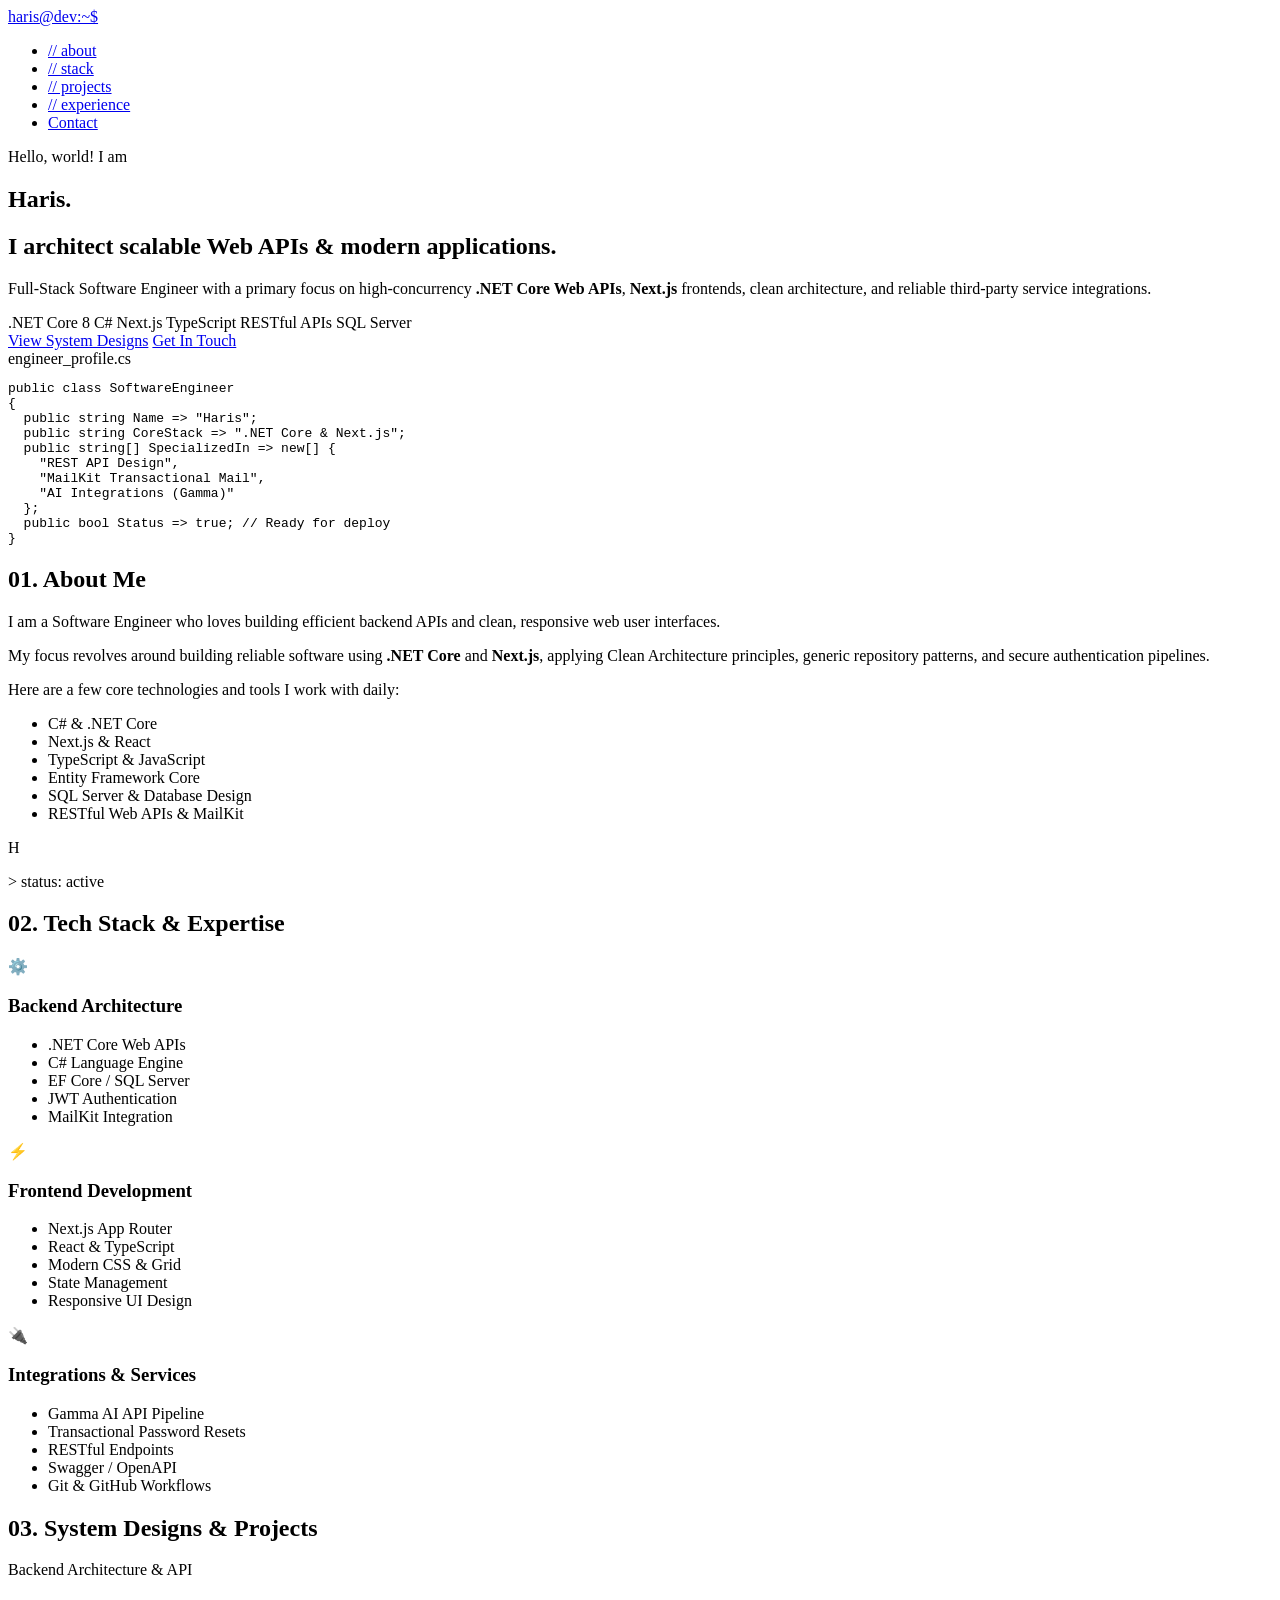
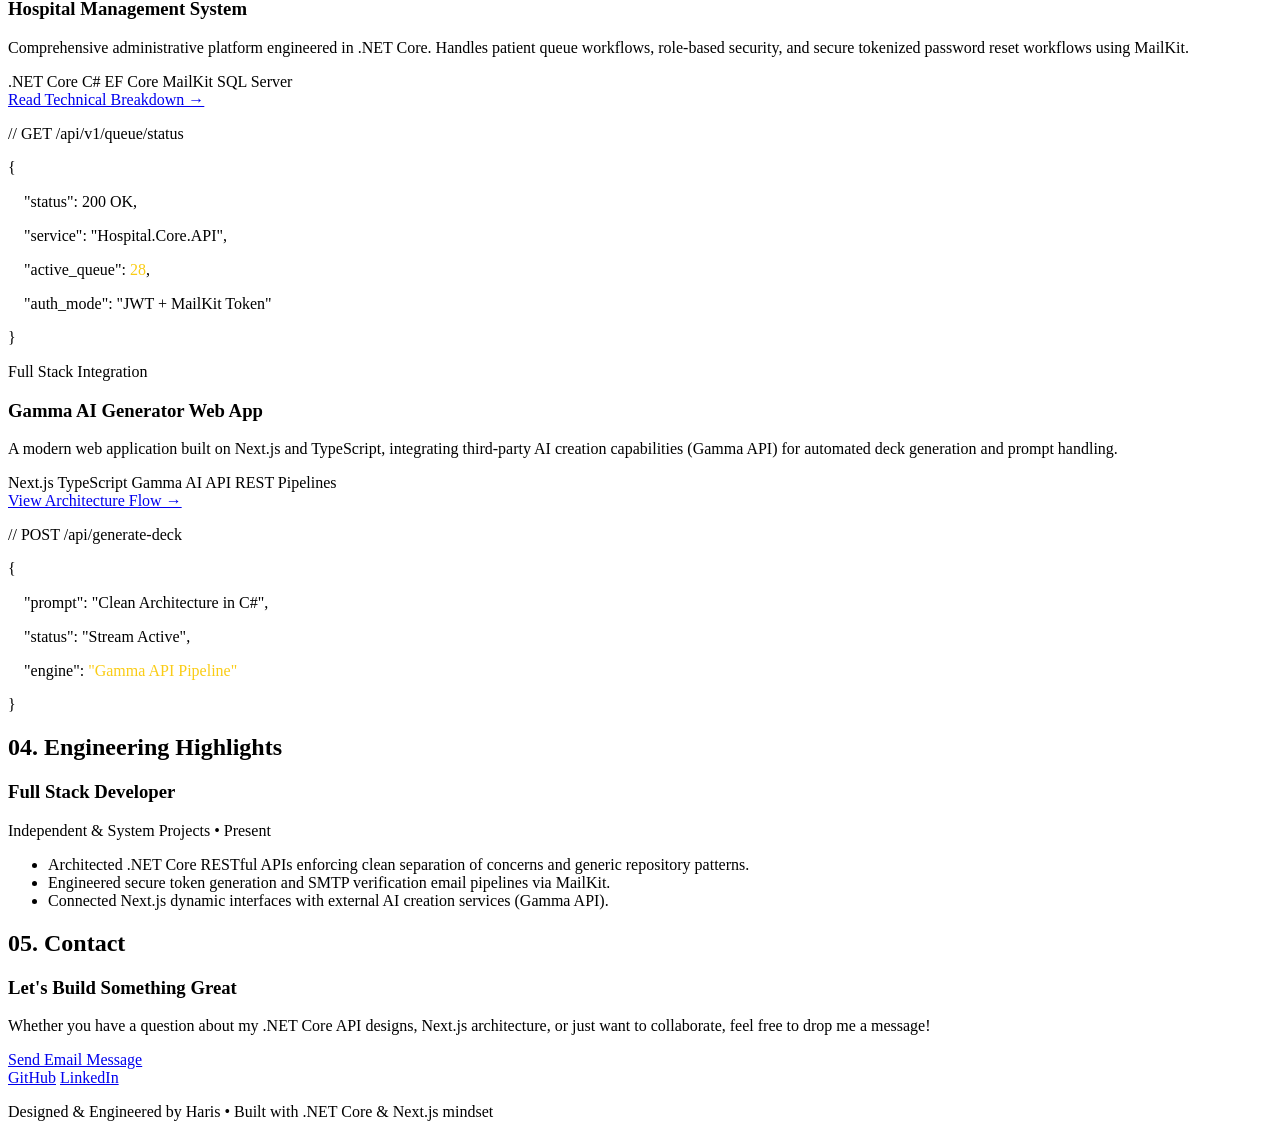
==== index.html @ 9680e3a7 "Updated content" ====
<!DOCTYPE html>
<html lang="en">
<head>
    <meta charset="UTF-8">
    <meta name="viewport" content="width=device-width, initial-scale=1.0">
    <title>Haris | Software Engineer & .NET Specialist</title>
    <meta name="description" content="Full Stack Software Engineer specializing in .NET Core Web APIs, Next.js, clean architecture, and third-party integrations.">
    <link rel="stylesheet" href="styles.css">
    <link rel="preconnect" href="https://fonts.googleapis.com">
    <link rel="preconnect" href="https://fonts.gstatic.com" crossorigin>
    <link href="https://fonts.googleapis.com/css2?family=Inter:wght@400;600;800;900&family=JetBrains+Mono:wght@400;500;700&display=swap" rel="stylesheet">
</head>
<body>

    <!-- Navigation -->
    <nav class="navbar">
        <div class="container">
            <a href="#home" class="logo">haris<span>@dev:~$</span></a>
            <ul class="nav-links">
                <li><a href="#about">// about</a></li>
                <li><a href="#skills">// stack</a></li>
                <li><a href="#projects">// projects</a></li>
                <li><a href="#experience">// experience</a></li>
                <li><a href="#contact" class="btn-nav">Contact</a></li>
            </ul>
        </div>
    </nav>

    <!-- Hero Section -->
    <section id="home" class="hero">
        <div class="container hero-content">
            <div class="hero-text">
                <p class="greeting">Hello, world! I am</p>
                <h1 class="name">Haris<span>.</span></h1>
                <h2 class="title">I architect scalable Web APIs & modern applications.</h2>
                <p class="description">
                    Full-Stack Software Engineer with a primary focus on high-concurrency 
                    <strong>.NET Core Web APIs</strong>, <strong>Next.js</strong> frontends, clean architecture, 
                    and reliable third-party service integrations.
                </p>

                <div class="hero-pills">
                    <span class="tag-badge">.NET Core 8</span>
                    <span class="tag-badge">C#</span>
                    <span class="tag-badge">Next.js</span>
                    <span class="tag-badge">TypeScript</span>
                    <span class="tag-badge">RESTful APIs</span>
                    <span class="tag-badge">SQL Server</span>
                </div>

                <div class="hero-buttons">
                    <a href="#projects" class="btn btn-primary">View System Designs</a>
                    <a href="#contact" class="btn btn-secondary">Get In Touch</a>
                </div>
            </div>

            <!-- Terminal Component -->
            <div class="hero-visual">
                <div class="code-window">
                    <div class="window-header">
                        <span class="dot red"></span>
                        <span class="dot yellow"></span>
                        <span class="dot green"></span>
                        <span class="window-title">engineer_profile.cs</span>
                    </div>
                    <pre class="code-content">
<span class="keyword">public class</span> <span class="type">SoftwareEngineer</span> 
{
  <span class="keyword">public string</span> Name => <span class="string">"Haris"</span>;
  <span class="keyword">public string</span> CoreStack => <span class="string">".NET Core & Next.js"</span>;
  <span class="keyword">public string[]</span> SpecializedIn => <span class="keyword">new</span>[] {
    <span class="string">"REST API Design"</span>, 
    <span class="string">"MailKit Transactional Mail"</span>,
    <span class="string">"AI Integrations (Gamma)"</span>
  };
  <span class="keyword">public bool</span> Status => <span class="keyword">true</span>; <span class="code-comment">// Ready for deploy</span>
}</pre>
                </div>
            </div>
        </div>
    </section>

    <!-- About Section -->
    <section id="about" class="about">
        <div class="container">
            <h2 class="section-title"><span>01.</span> About Me</h2>
            <div class="about-content">
                <div class="about-text">
                    <p>
                        I am a Software Engineer who loves building efficient backend APIs and clean, responsive web user interfaces.
                    </p>
                    <p>
                        My focus revolves around building reliable software using <strong>.NET Core</strong> and <strong>Next.js</strong>, applying Clean Architecture principles, generic repository patterns, and secure authentication pipelines.
                    </p>
                    <p>Here are a few core technologies and tools I work with daily:</p>
                    <ul class="tech-list">
                        <li>C# & .NET Core</li>
                        <li>Next.js & React</li>
                        <li>TypeScript & JavaScript</li>
                        <li>Entity Framework Core</li>
                        <li>SQL Server & Database Design</li>
                        <li>RESTful Web APIs & MailKit</li>
                    </ul>
                </div>
                <div class="about-image">
                    <div class="image-placeholder">
                        <span>H</span>
                        <p>> status: active</p>
                    </div>
                </div>
            </div>
        </div>
    </section>

    <!-- Skills Section -->
    <section id="skills" class="skills">
        <div class="container">
            <h2 class="section-title"><span>02.</span> Tech Stack & Expertise</h2>
            <div class="skills-grid">
                <div class="skill-card">
                    <div class="skill-icon">⚙️</div>
                    <h3>Backend Architecture</h3>
                    <ul>
                        <li>.NET Core Web APIs</li>
                        <li>C# Language Engine</li>
                        <li>EF Core / SQL Server</li>
                        <li>JWT Authentication</li>
                        <li>MailKit Integration</li>
                    </ul>
                </div>

                <div class="skill-card">
                    <div class="skill-icon">⚡</div>
                    <h3>Frontend Development</h3>
                    <ul>
                        <li>Next.js App Router</li>
                        <li>React & TypeScript</li>
                        <li>Modern CSS & Grid</li>
                        <li>State Management</li>
                        <li>Responsive UI Design</li>
                    </ul>
                </div>

                <div class="skill-card">
                    <div class="skill-icon">🔌</div>
                    <h3>Integrations & Services</h3>
                    <ul>
                        <li>Gamma AI API Pipeline</li>
                        <li>Transactional Password Resets</li>
                        <li>RESTful Endpoints</li>
                        <li>Swagger / OpenAPI</li>
                        <li>Git & GitHub Workflows</li>
                    </ul>
                </div>
            </div>
        </div>
    </section>

    <!-- Featured Projects Section -->
    <section id="projects" class="projects">
        <div class="container">
            <h2 class="section-title"><span>03.</span> System Designs & Projects</h2>
            
            <!-- Project 1: Hospital Management System -->
            <div class="project-card">
                <div class="project-content">
                    <p class="project-label">Backend Architecture & API</p>
                    <h3>Hospital Management System</h3>
                    <p class="project-description">
                        Comprehensive administrative platform engineered in .NET Core. Handles patient queue workflows, role-based security, and secure tokenized password reset workflows using MailKit.
                    </p>
                    <div class="project-tech">
                        <span class="tag-badge">.NET Core</span>
                        <span class="tag-badge">C#</span>
                        <span class="tag-badge">EF Core</span>
                        <span class="tag-badge">MailKit</span>
                        <span class="tag-badge">SQL Server</span>
                    </div>
                    <div class="project-links">
                        <a href="projects/hospital-ms.html" class="project-link">Read Technical Breakdown &rarr;</a>
                    </div>
                </div>
                <div class="project-preview">
                    <p style="color: var(--text-muted); margin-bottom: 0.5rem;">// GET /api/v1/queue/status</p>
                    <p>{</p>
                    <p style="padding-left: 1rem;"><span style="color: var(--accent);">"status"</span>: <span style="color: var(--accent-green);">200 OK</span>,</p>
                    <p style="padding-left: 1rem;"><span style="color: var(--accent);">"service"</span>: <span style="color: var(--accent-purple);">"Hospital.Core.API"</span>,</p>
                    <p style="padding-left: 1rem;"><span style="color: var(--accent);">"active_queue"</span>: <span style="color: #facc15;">28</span>,</p>
                    <p style="padding-left: 1rem;"><span style="color: var(--accent);">"auth_mode"</span>: <span style="color: var(--accent-green);">"JWT + MailKit Token"</span></p>
                    <p>}</p>
                </div>
            </div>

            <!-- Project 2: AI Presentation Generator -->
            <div class="project-card">
                <div class="project-content">
                    <p class="project-label">Full Stack Integration</p>
                    <h3>Gamma AI Generator Web App</h3>
                    <p class="project-description">
                        A modern web application built on Next.js and TypeScript, integrating third-party AI creation capabilities (Gamma API) for automated deck generation and prompt handling.
                    </p>
                    <div class="project-tech">
                        <span class="tag-badge">Next.js</span>
                        <span class="tag-badge">TypeScript</span>
                        <span class="tag-badge">Gamma AI API</span>
                        <span class="tag-badge">REST Pipelines</span>
                    </div>
                    <div class="project-links">
                        <a href="#" class="project-link">View Architecture Flow &rarr;</a>
                    </div>
                </div>
                <div class="project-preview">
                    <p style="color: var(--text-muted); margin-bottom: 0.5rem;">// POST /api/generate-deck</p>
                    <p>{</p>
                    <p style="padding-left: 1rem;"><span style="color: var(--accent);">"prompt"</span>: <span style="color: var(--accent-green);">"Clean Architecture in C#"</span>,</p>
                    <p style="padding-left: 1rem;"><span style="color: var(--accent);">"status"</span>: <span style="color: var(--accent-purple);">"Stream Active"</span>,</p>
                    <p style="padding-left: 1rem;"><span style="color: var(--accent);">"engine"</span>: <span style="color: #facc15;">"Gamma API Pipeline"</span></p>
                    <p>}</p>
                </div>
            </div>

        </div>
    </section>

    <!-- Experience Section -->
    <section id="experience" class="experience">
        <div class="container">
            <h2 class="section-title"><span>04.</span> Engineering Highlights</h2>
            <div class="timeline">
                <div class="timeline-item">
                    <div class="timeline-marker"></div>
                    <div class="timeline-content">
                        <h3>Full Stack Developer</h3>
                        <p class="company">Independent & System Projects <span>• Present</span></p>
                        <ul>
                            <li>Architected .NET Core RESTful APIs enforcing clean separation of concerns and generic repository patterns.</li>
                            <li>Engineered secure token generation and SMTP verification email pipelines via MailKit.</li>
                            <li>Connected Next.js dynamic interfaces with external AI creation services (Gamma API).</li>
                        </ul>
                    </div>
                </div>
            </div>
        </div>
    </section>

    <!-- Contact Section -->
    <section id="contact" class="contact">
        <div class="container">
            <h2 class="section-title"><span>05.</span> Contact</h2>
            <h3 class="contact-title">Let's Build Something Great</h3>
            <p class="contact-description">
                Whether you have a question about my .NET Core API designs, Next.js architecture, or just want to collaborate, feel free to drop me a message!
            </p>
            <a href="mailto:your-email@example.com" class="btn btn-primary">Send Email Message</a>
            
            <div class="social-links">
                <a href="https://github.com/devharis-pk" class="social-link" target="_blank">GitHub</a>
                <a href="#" class="social-link">LinkedIn</a>
            </div>
        </div>
    </section>

    <!-- Footer -->
    <footer class="footer">
        <div class="container">
            <p>Designed & Engineered by Haris • Built with .NET Core & Next.js mindset</p>
        </div>
    </footer>
</body>
</html>
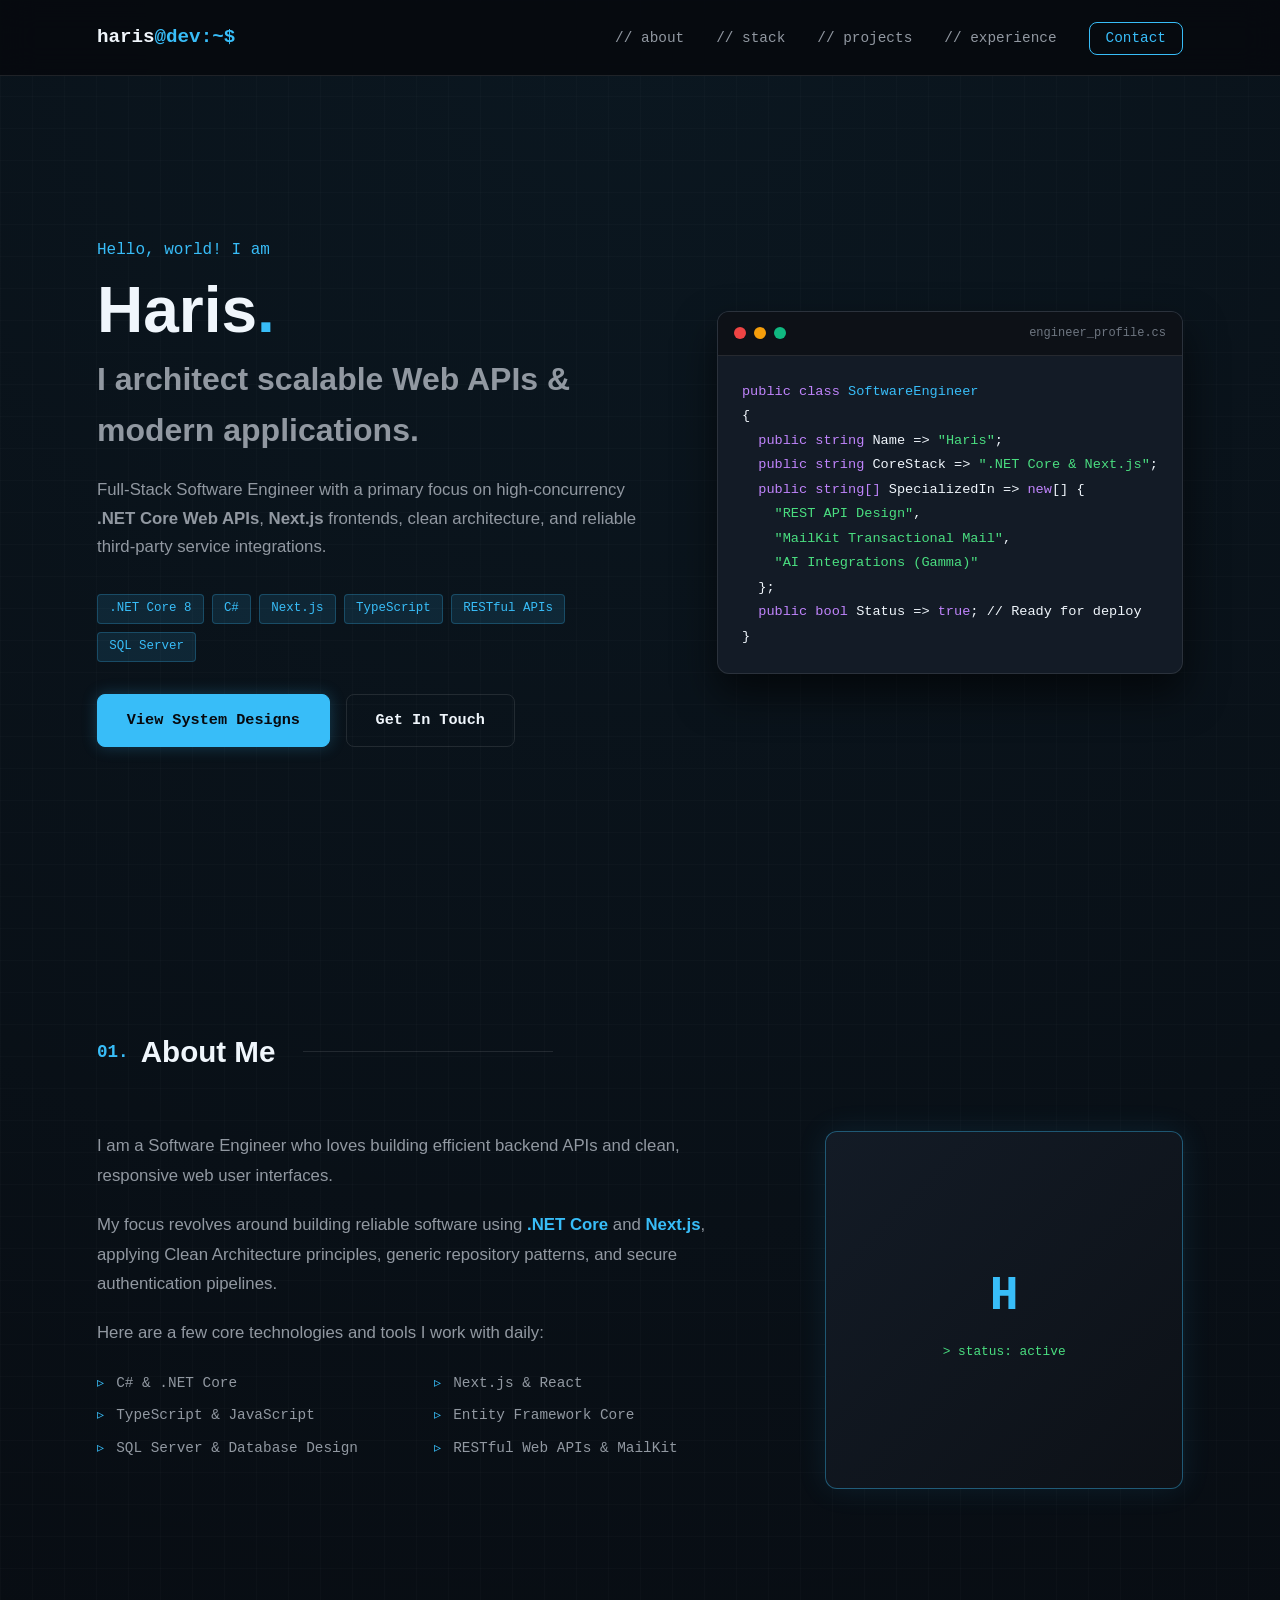
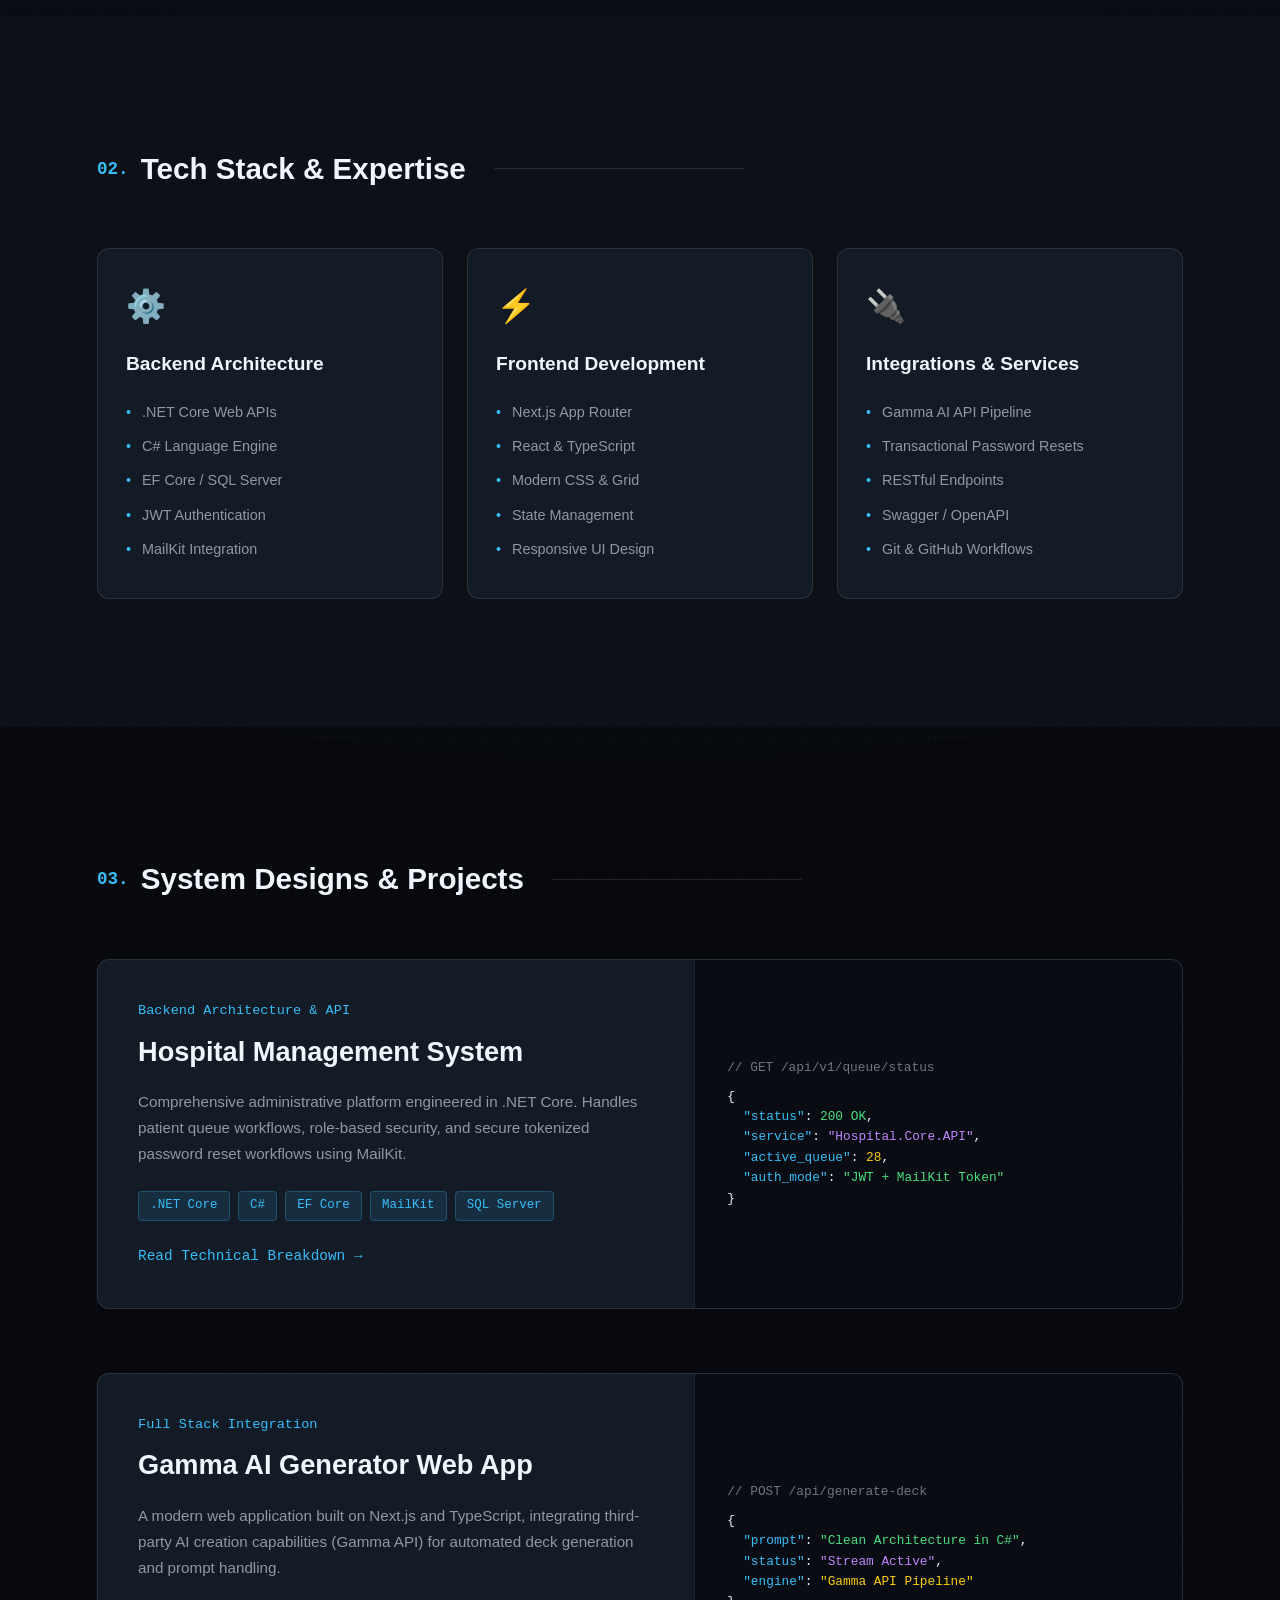
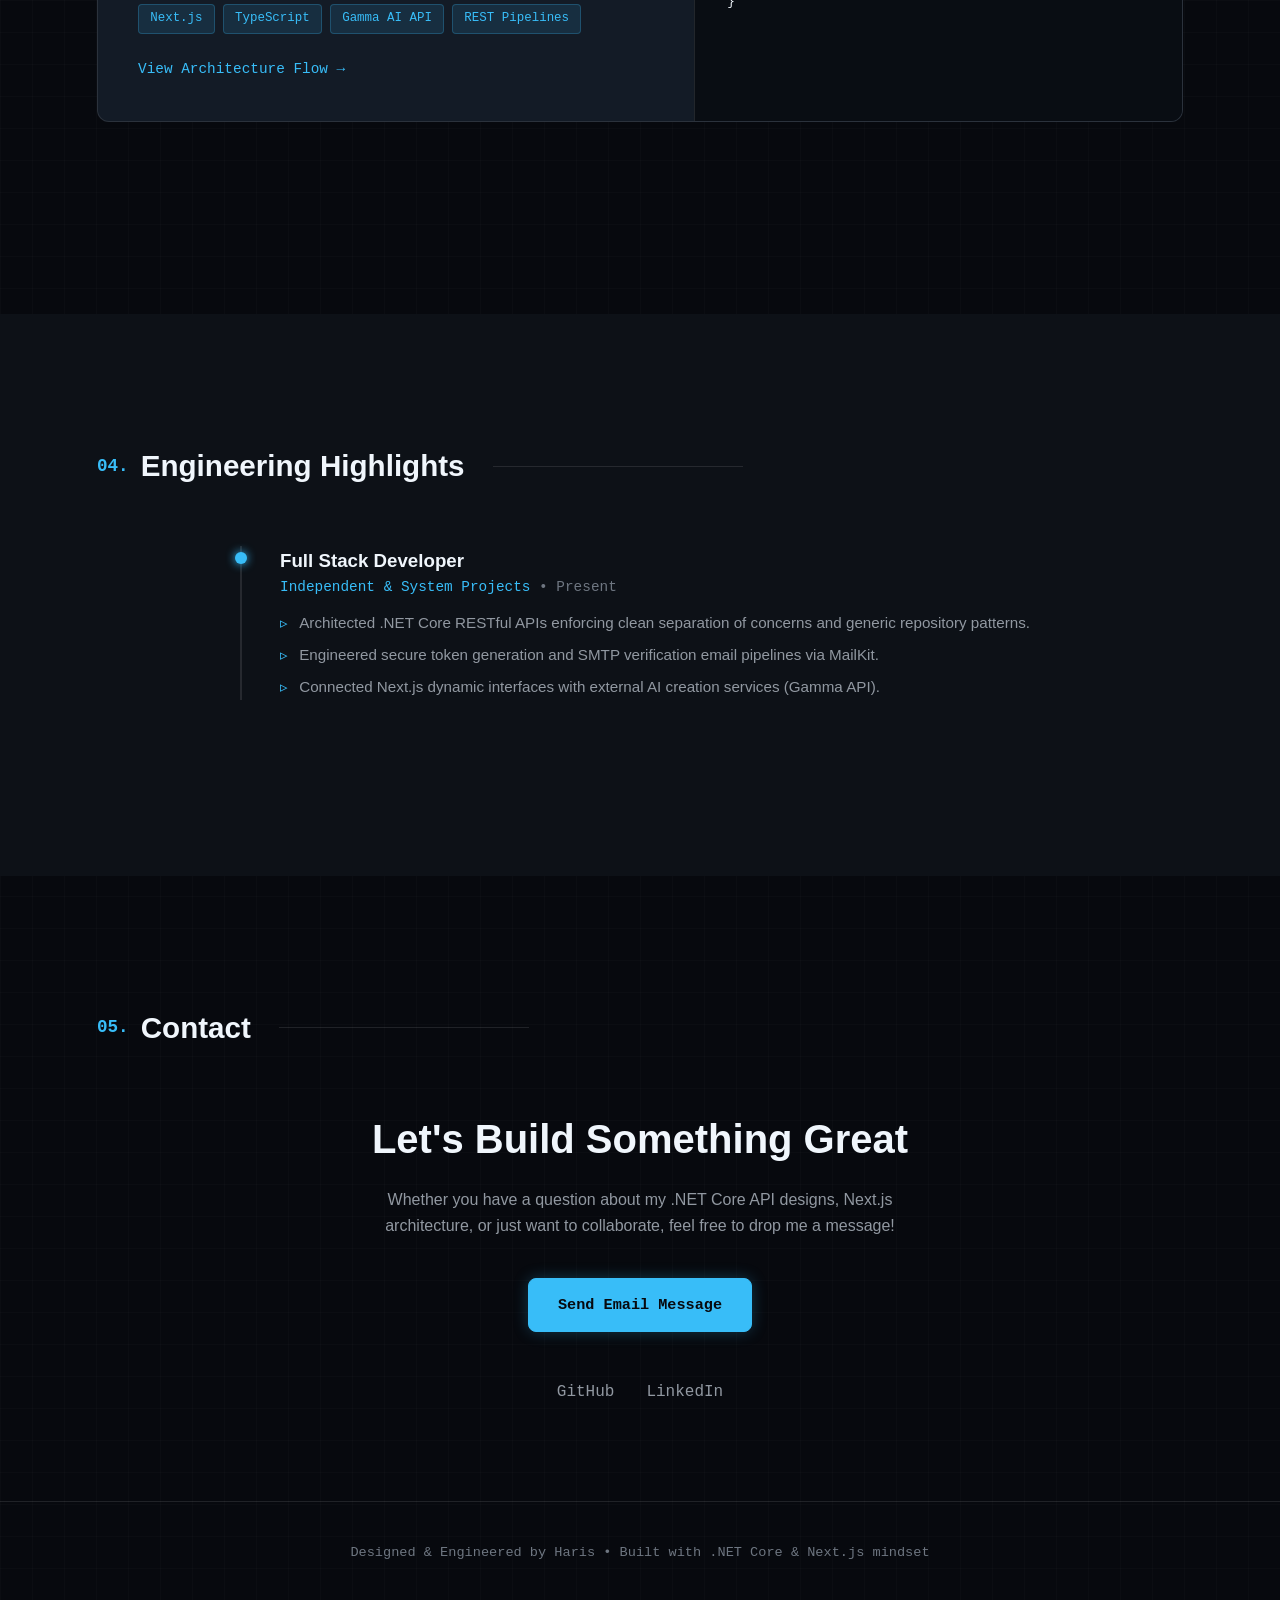
==== commit 3839e72f: "minor changes" ====
--- a/index.html
+++ b/index.html
@@ -5,7 +5,7 @@
     <meta name="viewport" content="width=device-width, initial-scale=1.0">
     <title>Haris | Software Engineer & .NET Specialist</title>
     <meta name="description" content="Full Stack Software Engineer specializing in .NET Core Web APIs, Next.js, clean architecture, and third-party integrations.">
-    <link rel="stylesheet" href="styles.css">
+    <link rel="stylesheet" href="./css/style.css">
     <link rel="preconnect" href="https://fonts.googleapis.com">
     <link rel="preconnect" href="https://fonts.gstatic.com" crossorigin>
     <link href="https://fonts.googleapis.com/css2?family=Inter:wght@400;600;800;900&family=JetBrains+Mono:wght@400;500;700&display=swap" rel="stylesheet">
--- a/css/style.css
+++ b/css/style.css
@@ -0,0 +1,563 @@
+/* ===== Visual Polish & Accent Upgrades ===== */
+:root {
+    --bg-primary: #07090e;
+    --bg-secondary: #0d1117;
+    --bg-card: #131b26;
+    --bg-glass: rgba(19, 27, 38, 0.75);
+    
+    --text-primary: #f0f6fc;
+    --text-secondary: #9198a1;
+    --text-muted: #6e7681;
+    
+    --accent: #38bdf8;          /* High-Tech Cyan */
+    --accent-green: #4ade80;    /* Code Green */
+    --accent-purple: #c084fc;   /* Code Purple */
+    --accent-dim: rgba(56, 189, 248, 0.12);
+    --accent-glow: rgba(56, 189, 248, 0.25);
+    
+    --border: rgba(255, 255, 255, 0.1);
+    --border-hover: rgba(56, 189, 248, 0.4);
+    
+    --font-sans: 'Inter', -apple-system, BlinkMacSystemFont, sans-serif;
+    --font-mono: 'JetBrains Mono', 'Fira Code', monospace;
+    
+    --transition: all 0.25s cubic-bezier(0.4, 0, 0.2, 1);
+    --radius: 12px;
+    --radius-sm: 8px;
+}
+
+/* ===== Reset & Base ===== */
+*, *::before, *::after {
+    margin: 0;
+    padding: 0;
+    box-sizing: border-box;
+}
+
+html {
+    scroll-behavior: smooth;
+    font-size: 16px;
+}
+
+body {
+    font-family: var(--font-sans);
+    background-color: var(--bg-primary);
+    color: var(--text-primary);
+    line-height: 1.6;
+    overflow-x: hidden;
+    background-image: 
+        radial-gradient(circle at 50% 0%, rgba(56, 189, 248, 0.08) 0%, transparent 50%),
+        linear-gradient(rgba(255, 255, 255, 0.015) 1px, transparent 1px),
+        linear-gradient(90deg, rgba(255, 255, 255, 0.015) 1px, transparent 1px);
+    background-size: 100% 100%, 32px 32px, 32px 32px;
+}
+
+a {
+    text-decoration: none;
+    color: inherit;
+    transition: var(--transition);
+}
+
+ul { list-style: none; }
+
+.container {
+    max-width: 1150px;
+    margin: 0 auto;
+    padding: 0 2rem;
+}
+
+/* ===== Section Header Styling ===== */
+.section-title {
+    font-size: 1.85rem;
+    font-weight: 800;
+    margin-bottom: 3.5rem;
+    display: flex;
+    align-items: center;
+    gap: 0.75rem;
+    color: var(--text-primary);
+}
+
+.section-title span {
+    font-family: var(--font-mono);
+    font-size: 1.1rem;
+    font-weight: 600;
+    color: var(--accent);
+}
+
+.section-title::after {
+    content: '';
+    flex: 1;
+    max-width: 250px;
+    height: 1px;
+    background: var(--border);
+    margin-left: 1rem;
+}
+
+/* ===== Tag Badges & Buttons ===== */
+.tag-badge {
+    display: inline-block;
+    padding: 0.25rem 0.7rem;
+    background: var(--accent-dim);
+    border: 1px solid rgba(56, 189, 248, 0.25);
+    color: var(--accent);
+    font-family: var(--font-mono);
+    font-size: 0.78rem;
+    border-radius: 4px;
+}
+
+.btn {
+    display: inline-flex;
+    align-items: center;
+    justify-content: center;
+    padding: 0.85rem 1.8rem;
+    font-size: 0.95rem;
+    font-weight: 600;
+    border-radius: var(--radius-sm);
+    transition: var(--transition);
+    cursor: pointer;
+    font-family: var(--font-mono);
+}
+
+.btn-primary {
+    background: var(--accent);
+    color: var(--bg-primary);
+    border: 1px solid var(--accent);
+    box-shadow: 0 0 15px var(--accent-glow);
+}
+
+.btn-primary:hover {
+    transform: translateY(-2px);
+    box-shadow: 0 0 25px var(--accent-glow);
+    background: #60a5fa;
+}
+
+.btn-secondary {
+    background: transparent;
+    color: var(--text-primary);
+    border: 1px solid var(--border);
+}
+
+.btn-secondary:hover {
+    border-color: var(--accent);
+    color: var(--accent);
+    transform: translateY(-2px);
+}
+
+/* ===== Navbar ===== */
+.navbar {
+    position: fixed;
+    top: 0; left: 0; width: 100%;
+    z-index: 1000;
+    background: rgba(7, 9, 14, 0.85);
+    backdrop-filter: blur(16px);
+    border-bottom: 1px solid var(--border);
+}
+
+.navbar .container {
+    display: flex;
+    align-items: center;
+    justify-content: space-between;
+    height: 75px;
+}
+
+.logo {
+    font-family: var(--font-mono);
+    font-size: 1.2rem;
+    font-weight: 700;
+    color: var(--text-primary);
+}
+
+.logo span { color: var(--accent); }
+
+.nav-links {
+    display: flex;
+    align-items: center;
+    gap: 2rem;
+}
+
+.nav-links a {
+    font-size: 0.9rem;
+    color: var(--text-secondary);
+    font-family: var(--font-mono);
+}
+
+.nav-links a:hover { color: var(--accent); }
+
+.btn-nav {
+    padding: 0.45rem 1rem !important;
+    border: 1px solid var(--accent);
+    border-radius: var(--radius-sm);
+    color: var(--accent) !important;
+}
+
+.btn-nav:hover { background: var(--accent-dim); }
+
+/* ===== Hero Section ===== */
+.hero {
+    min-height: 100vh;
+    display: flex;
+    align-items: center;
+    padding-top: 85px;
+}
+
+.hero-content {
+    display: grid;
+    grid-template-columns: 1.1fr 0.9fr;
+    gap: 3.5rem;
+    align-items: center;
+}
+
+.greeting {
+    font-family: var(--font-mono);
+    font-size: 1rem;
+    color: var(--accent);
+    margin-bottom: 0.75rem;
+}
+
+.name {
+    font-size: clamp(2.8rem, 5vw, 4.2rem);
+    font-weight: 900;
+    line-height: 1.1;
+    margin-bottom: 0.5rem;
+}
+
+.name span { color: var(--accent); }
+
+.title {
+    font-size: clamp(1.4rem, 3vw, 2rem);
+    font-weight: 600;
+    color: var(--text-secondary);
+    margin-bottom: 1.25rem;
+}
+
+.description {
+    font-size: 1.05rem;
+    color: var(--text-secondary);
+    margin-bottom: 2rem;
+    line-height: 1.7;
+}
+
+.hero-pills {
+    display: flex;
+    flex-wrap: wrap;
+    gap: 0.5rem;
+    margin-bottom: 2rem;
+}
+
+.hero-buttons { display: flex; gap: 1rem; }
+
+/* Code Window */
+.code-window {
+    background: var(--bg-card);
+    border-radius: var(--radius);
+    border: 1px solid var(--border);
+    overflow: hidden;
+    box-shadow: 0 20px 40px rgba(0, 0, 0, 0.6);
+}
+
+.window-header {
+    background: var(--bg-secondary);
+    padding: 0.75rem 1rem;
+    display: flex;
+    align-items: center;
+    gap: 8px;
+    border-bottom: 1px solid var(--border);
+}
+
+.dot { width: 12px; height: 12px; border-radius: 50%; }
+.dot.red { background: #ef4444; }
+.dot.yellow { background: #f59e0b; }
+.dot.green { background: #10b981; }
+
+.window-title {
+    margin-left: auto;
+    font-family: var(--font-mono);
+    font-size: 0.75rem;
+    color: var(--text-muted);
+}
+
+.code-content {
+    padding: 1.5rem;
+    font-family: var(--font-mono);
+    font-size: 0.85rem;
+    line-height: 1.8;
+    color: var(--text-primary);
+}
+
+.keyword { color: var(--accent-purple); }
+.string { color: var(--accent-green); }
+.type { color: var(--accent); }
+
+/* ===== About Section ===== */
+.about { padding: 8rem 0; }
+
+.about-content {
+    display: grid;
+    grid-template-columns: 1.3fr 0.7fr;
+    gap: 4rem;
+}
+
+.about-text p {
+    color: var(--text-secondary);
+    margin-bottom: 1.25rem;
+    font-size: 1.05rem;
+    line-height: 1.75;
+}
+
+.about-text strong { color: var(--accent); }
+
+.tech-list {
+    display: grid;
+    grid-template-columns: repeat(2, 1fr);
+    gap: 0.6rem;
+    margin-top: 1.5rem;
+}
+
+.tech-list li {
+    font-family: var(--font-mono);
+    font-size: 0.9rem;
+    color: var(--text-secondary);
+    padding-left: 1.2rem;
+    position: relative;
+}
+
+.tech-list li::before {
+    content: '▹';
+    position: absolute; left: 0;
+    color: var(--accent);
+}
+
+.image-placeholder {
+    aspect-ratio: 1;
+    background: linear-gradient(135deg, var(--bg-card), var(--bg-secondary));
+    border-radius: var(--radius);
+    display: flex;
+    flex-direction: column;
+    align-items: center;
+    justify-content: center;
+    border: 1px solid var(--border-hover);
+    box-shadow: 0 0 30px rgba(56, 189, 248, 0.1);
+}
+
+.image-placeholder span {
+    font-size: 3rem; font-weight: 900; color: var(--accent);
+    font-family: var(--font-mono);
+}
+
+.image-placeholder p {
+    font-family: var(--font-mono);
+    font-size: 0.8rem;
+    color: var(--accent-green);
+    margin-top: 0.5rem;
+}
+
+/* ===== Skills Section ===== */
+.skills {
+    padding: 8rem 0;
+    background: var(--bg-secondary);
+}
+
+.skills-grid {
+    display: grid;
+    grid-template-columns: repeat(auto-fit, minmax(240px, 1fr));
+    gap: 1.5rem;
+}
+
+.skill-card {
+    background: var(--bg-card);
+    border: 1px solid var(--border);
+    border-radius: var(--radius);
+    padding: 2rem 1.75rem;
+    transition: var(--transition);
+}
+
+.skill-card:hover {
+    border-color: var(--border-hover);
+    transform: translateY(-5px);
+}
+
+.skill-icon { font-size: 2rem; margin-bottom: 1rem; }
+
+.skill-card h3 {
+    font-size: 1.2rem;
+    margin-bottom: 1rem;
+}
+
+.skill-card ul li {
+    color: var(--text-secondary);
+    font-size: 0.9rem;
+    padding: 0.35rem 0 0.35rem 1rem;
+    position: relative;
+}
+
+.skill-card ul li::before {
+    content: '•';
+    position: absolute; left: 0;
+    color: var(--accent);
+}
+
+/* ===== Projects Section & Live Code Previews ===== */
+.projects { padding: 8rem 0; }
+
+.project-card {
+    background: var(--bg-card);
+    border: 1px solid var(--border);
+    border-radius: var(--radius);
+    display: grid;
+    grid-template-columns: 1.1fr 0.9fr;
+    margin-bottom: 4rem;
+    overflow: hidden;
+    transition: var(--transition);
+}
+
+.project-card:hover {
+    border-color: var(--border-hover);
+    box-shadow: 0 15px 35px rgba(0, 0, 0, 0.4);
+}
+
+.project-content { padding: 2.5rem; }
+
+.project-label {
+    font-family: var(--font-mono);
+    font-size: 0.85rem;
+    color: var(--accent);
+    margin-bottom: 0.5rem;
+}
+
+.project-content h3 { font-size: 1.7rem; margin-bottom: 1rem; }
+
+.project-description {
+    color: var(--text-secondary);
+    font-size: 0.95rem;
+    line-height: 1.7;
+    margin-bottom: 1.5rem;
+}
+
+.project-tech {
+    display: flex;
+    flex-wrap: wrap;
+    gap: 0.5rem;
+    margin-bottom: 1.5rem;
+}
+
+.project-links { display: flex; gap: 1.5rem; }
+
+.project-link {
+    font-family: var(--font-mono);
+    font-size: 0.9rem;
+    color: var(--accent);
+}
+
+.project-link:hover { text-decoration: underline; }
+
+/* Mock API Preview Box */
+.project-preview {
+    background: #090d13;
+    border-left: 1px solid var(--border);
+    padding: 2rem;
+    display: flex;
+    flex-direction: column;
+    justify-content: center;
+    font-family: var(--font-mono);
+    font-size: 0.8rem;
+}
+
+/* ===== Experience Section ===== */
+.experience {
+    padding: 8rem 0;
+    background: var(--bg-secondary);
+}
+
+.timeline {
+    position: relative;
+    max-width: 800px;
+    margin: 0 auto;
+}
+
+.timeline::before {
+    content: '';
+    position: absolute;
+    left: 0; top: 0;
+    height: 100%; width: 2px;
+    background: var(--border);
+}
+
+.timeline-item {
+    position: relative;
+    padding-left: 2.5rem;
+    margin-bottom: 3rem;
+}
+
+.timeline-marker {
+    position: absolute;
+    left: -5px; top: 6px;
+    width: 12px; height: 12px;
+    background: var(--accent);
+    border-radius: 50%;
+    box-shadow: 0 0 10px var(--accent);
+}
+
+.company {
+    font-family: var(--font-mono);
+    font-size: 0.9rem;
+    color: var(--accent);
+    margin-bottom: 0.75rem;
+}
+
+.company span { color: var(--text-muted); }
+
+.timeline-content ul li {
+    color: var(--text-secondary);
+    font-size: 0.95rem;
+    margin-bottom: 0.5rem;
+    padding-left: 1.2rem;
+    position: relative;
+}
+
+.timeline-content ul li::before {
+    content: '▹';
+    position: absolute; left: 0;
+    color: var(--accent);
+}
+
+/* ===== Contact & Footer ===== */
+.contact { padding: 8rem 0 6rem; text-align: center; }
+
+.contact-title { font-size: 2.5rem; margin-bottom: 1rem; }
+
+.contact-description {
+    max-width: 550px;
+    margin: 0 auto 2.5rem;
+    color: var(--text-secondary);
+}
+
+.social-links {
+    display: flex;
+    justify-content: center;
+    gap: 2rem;
+    margin-top: 3rem;
+}
+
+.social-link {
+    font-family: var(--font-mono);
+    color: var(--text-secondary);
+}
+
+.social-link:hover { color: var(--accent); }
+
+.footer {
+    padding: 2.5rem 0;
+    border-top: 1px solid var(--border);
+    text-align: center;
+    font-family: var(--font-mono);
+    font-size: 0.85rem;
+    color: var(--text-muted);
+}
+
+/* ===== Mobile Layout ===== */
+@media (max-width: 900px) {
+    .hero-content, .about-content, .project-card {
+        grid-template-columns: 1fr;
+    }
+    .project-preview { border-left: none; border-top: 1px solid var(--border); }
+    .nav-links { display: none; }
+}
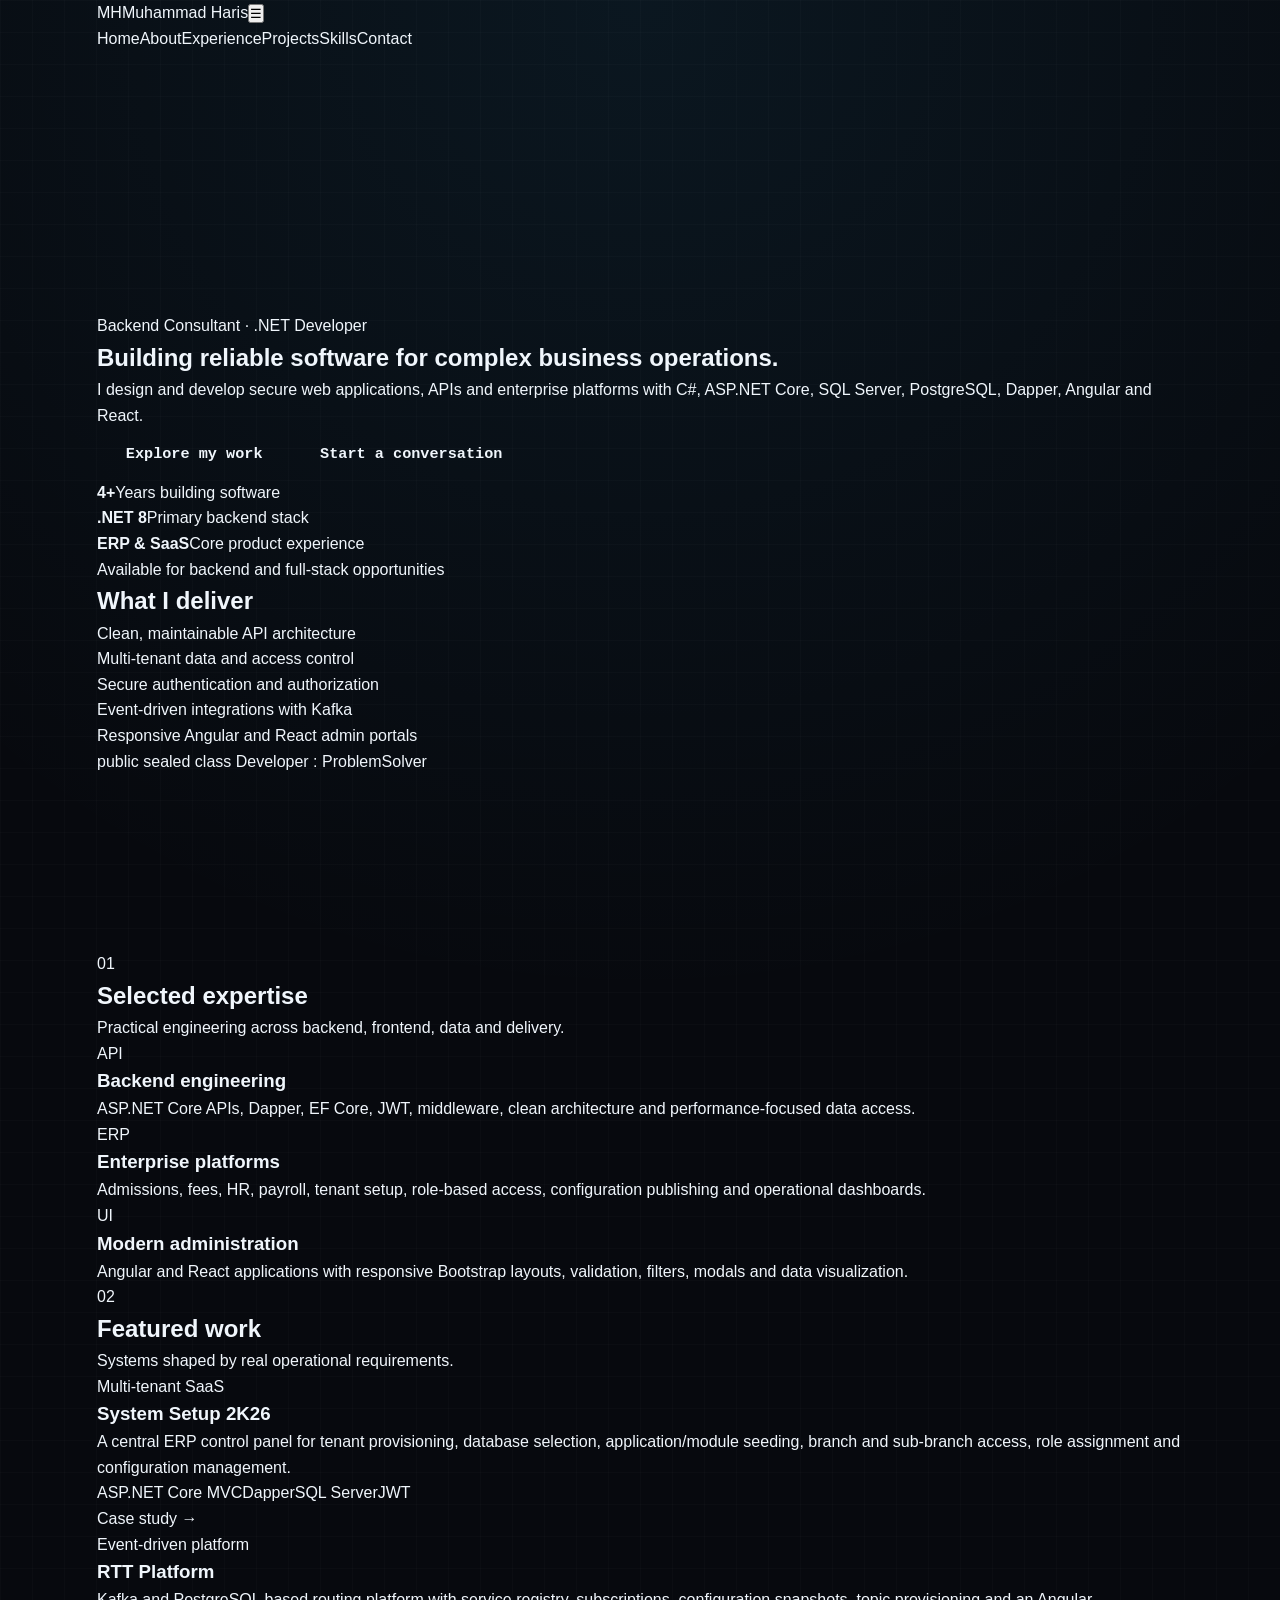
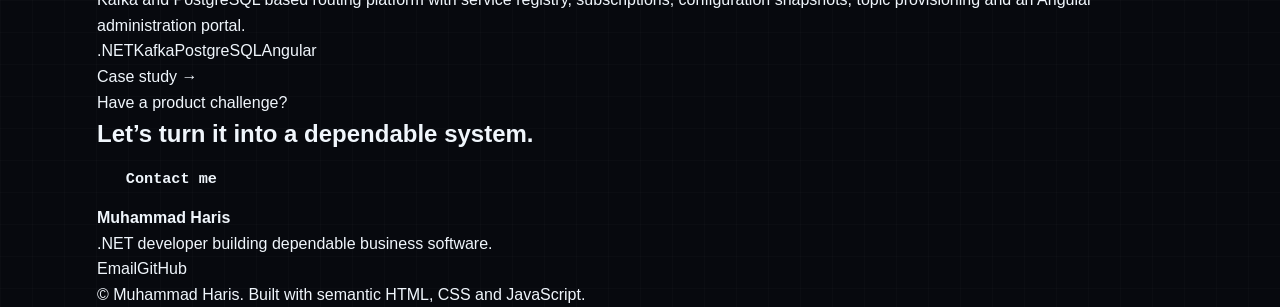
==== commit ff8b8ea7: "Rebuild portfolio home page" ====
--- a/index.html
+++ b/index.html
@@ -1,270 +1 @@
-<!DOCTYPE html>
-<html lang="en">
-<head>
-    <meta charset="UTF-8">
-    <meta name="viewport" content="width=device-width, initial-scale=1.0">
-    <title>Haris | Software Engineer & .NET Specialist</title>
-    <meta name="description" content="Full Stack Software Engineer specializing in .NET Core Web APIs, Next.js, clean architecture, and third-party integrations.">
-    <link rel="stylesheet" href="./css/style.css">
-    <link rel="preconnect" href="https://fonts.googleapis.com">
-    <link rel="preconnect" href="https://fonts.gstatic.com" crossorigin>
-    <link href="https://fonts.googleapis.com/css2?family=Inter:wght@400;600;800;900&family=JetBrains+Mono:wght@400;500;700&display=swap" rel="stylesheet">
-</head>
-<body>
-
-    <!-- Navigation -->
-    <nav class="navbar">
-        <div class="container">
-            <a href="#home" class="logo">haris<span>@dev:~$</span></a>
-            <ul class="nav-links">
-                <li><a href="#about">// about</a></li>
-                <li><a href="#skills">// stack</a></li>
-                <li><a href="#projects">// projects</a></li>
-                <li><a href="#experience">// experience</a></li>
-                <li><a href="#contact" class="btn-nav">Contact</a></li>
-            </ul>
-        </div>
-    </nav>
-
-    <!-- Hero Section -->
-    <section id="home" class="hero">
-        <div class="container hero-content">
-            <div class="hero-text">
-                <p class="greeting">Hello, world! I am</p>
-                <h1 class="name">Haris<span>.</span></h1>
-                <h2 class="title">I architect scalable Web APIs & modern applications.</h2>
-                <p class="description">
-                    Full-Stack Software Engineer with a primary focus on high-concurrency 
-                    <strong>.NET Core Web APIs</strong>, <strong>Next.js</strong> frontends, clean architecture, 
-                    and reliable third-party service integrations.
-                </p>
-
-                <div class="hero-pills">
-                    <span class="tag-badge">.NET Core 8</span>
-                    <span class="tag-badge">C#</span>
-                    <span class="tag-badge">Next.js</span>
-                    <span class="tag-badge">TypeScript</span>
-                    <span class="tag-badge">RESTful APIs</span>
-                    <span class="tag-badge">SQL Server</span>
-                </div>
-
-                <div class="hero-buttons">
-                    <a href="#projects" class="btn btn-primary">View System Designs</a>
-                    <a href="#contact" class="btn btn-secondary">Get In Touch</a>
-                </div>
-            </div>
-
-            <!-- Terminal Component -->
-            <div class="hero-visual">
-                <div class="code-window">
-                    <div class="window-header">
-                        <span class="dot red"></span>
-                        <span class="dot yellow"></span>
-                        <span class="dot green"></span>
-                        <span class="window-title">engineer_profile.cs</span>
-                    </div>
-                    <pre class="code-content">
-<span class="keyword">public class</span> <span class="type">SoftwareEngineer</span> 
-{
-  <span class="keyword">public string</span> Name => <span class="string">"Haris"</span>;
-  <span class="keyword">public string</span> CoreStack => <span class="string">".NET Core & Next.js"</span>;
-  <span class="keyword">public string[]</span> SpecializedIn => <span class="keyword">new</span>[] {
-    <span class="string">"REST API Design"</span>, 
-    <span class="string">"MailKit Transactional Mail"</span>,
-    <span class="string">"AI Integrations (Gamma)"</span>
-  };
-  <span class="keyword">public bool</span> Status => <span class="keyword">true</span>; <span class="code-comment">// Ready for deploy</span>
-}</pre>
-                </div>
-            </div>
-        </div>
-    </section>
-
-    <!-- About Section -->
-    <section id="about" class="about">
-        <div class="container">
-            <h2 class="section-title"><span>01.</span> About Me</h2>
-            <div class="about-content">
-                <div class="about-text">
-                    <p>
-                        I am a Software Engineer who loves building efficient backend APIs and clean, responsive web user interfaces.
-                    </p>
-                    <p>
-                        My focus revolves around building reliable software using <strong>.NET Core</strong> and <strong>Next.js</strong>, applying Clean Architecture principles, generic repository patterns, and secure authentication pipelines.
-                    </p>
-                    <p>Here are a few core technologies and tools I work with daily:</p>
-                    <ul class="tech-list">
-                        <li>C# & .NET Core</li>
-                        <li>Next.js & React</li>
-                        <li>TypeScript & JavaScript</li>
-                        <li>Entity Framework Core</li>
-                        <li>SQL Server & Database Design</li>
-                        <li>RESTful Web APIs & MailKit</li>
-                    </ul>
-                </div>
-                <div class="about-image">
-                    <div class="image-placeholder">
-                        <span>H</span>
-                        <p>> status: active</p>
-                    </div>
-                </div>
-            </div>
-        </div>
-    </section>
-
-    <!-- Skills Section -->
-    <section id="skills" class="skills">
-        <div class="container">
-            <h2 class="section-title"><span>02.</span> Tech Stack & Expertise</h2>
-            <div class="skills-grid">
-                <div class="skill-card">
-                    <div class="skill-icon">⚙️</div>
-                    <h3>Backend Architecture</h3>
-                    <ul>
-                        <li>.NET Core Web APIs</li>
-                        <li>C# Language Engine</li>
-                        <li>EF Core / SQL Server</li>
-                        <li>JWT Authentication</li>
-                        <li>MailKit Integration</li>
-                    </ul>
-                </div>
-
-                <div class="skill-card">
-                    <div class="skill-icon">⚡</div>
-                    <h3>Frontend Development</h3>
-                    <ul>
-                        <li>Next.js App Router</li>
-                        <li>React & TypeScript</li>
-                        <li>Modern CSS & Grid</li>
-                        <li>State Management</li>
-                        <li>Responsive UI Design</li>
-                    </ul>
-                </div>
-
-                <div class="skill-card">
-                    <div class="skill-icon">🔌</div>
-                    <h3>Integrations & Services</h3>
-                    <ul>
-                        <li>Gamma AI API Pipeline</li>
-                        <li>Transactional Password Resets</li>
-                        <li>RESTful Endpoints</li>
-                        <li>Swagger / OpenAPI</li>
-                        <li>Git & GitHub Workflows</li>
-                    </ul>
-                </div>
-            </div>
-        </div>
-    </section>
-
-    <!-- Featured Projects Section -->
-    <section id="projects" class="projects">
-        <div class="container">
-            <h2 class="section-title"><span>03.</span> System Designs & Projects</h2>
-            
-            <!-- Project 1: Hospital Management System -->
-            <div class="project-card">
-                <div class="project-content">
-                    <p class="project-label">Backend Architecture & API</p>
-                    <h3>Hospital Management System</h3>
-                    <p class="project-description">
-                        Comprehensive administrative platform engineered in .NET Core. Handles patient queue workflows, role-based security, and secure tokenized password reset workflows using MailKit.
-                    </p>
-                    <div class="project-tech">
-                        <span class="tag-badge">.NET Core</span>
-                        <span class="tag-badge">C#</span>
-                        <span class="tag-badge">EF Core</span>
-                        <span class="tag-badge">MailKit</span>
-                        <span class="tag-badge">SQL Server</span>
-                    </div>
-                    <div class="project-links">
-                        <a href="projects/hospital-ms.html" class="project-link">Read Technical Breakdown &rarr;</a>
-                    </div>
-                </div>
-                <div class="project-preview">
-                    <p style="color: var(--text-muted); margin-bottom: 0.5rem;">// GET /api/v1/queue/status</p>
-                    <p>{</p>
-                    <p style="padding-left: 1rem;"><span style="color: var(--accent);">"status"</span>: <span style="color: var(--accent-green);">200 OK</span>,</p>
-                    <p style="padding-left: 1rem;"><span style="color: var(--accent);">"service"</span>: <span style="color: var(--accent-purple);">"Hospital.Core.API"</span>,</p>
-                    <p style="padding-left: 1rem;"><span style="color: var(--accent);">"active_queue"</span>: <span style="color: #facc15;">28</span>,</p>
-                    <p style="padding-left: 1rem;"><span style="color: var(--accent);">"auth_mode"</span>: <span style="color: var(--accent-green);">"JWT + MailKit Token"</span></p>
-                    <p>}</p>
-                </div>
-            </div>
-
-            <!-- Project 2: AI Presentation Generator -->
-            <div class="project-card">
-                <div class="project-content">
-                    <p class="project-label">Full Stack Integration</p>
-                    <h3>Gamma AI Generator Web App</h3>
-                    <p class="project-description">
-                        A modern web application built on Next.js and TypeScript, integrating third-party AI creation capabilities (Gamma API) for automated deck generation and prompt handling.
-                    </p>
-                    <div class="project-tech">
-                        <span class="tag-badge">Next.js</span>
-                        <span class="tag-badge">TypeScript</span>
-                        <span class="tag-badge">Gamma AI API</span>
-                        <span class="tag-badge">REST Pipelines</span>
-                    </div>
-                    <div class="project-links">
-                        <a href="#" class="project-link">View Architecture Flow &rarr;</a>
-                    </div>
-                </div>
-                <div class="project-preview">
-                    <p style="color: var(--text-muted); margin-bottom: 0.5rem;">// POST /api/generate-deck</p>
-                    <p>{</p>
-                    <p style="padding-left: 1rem;"><span style="color: var(--accent);">"prompt"</span>: <span style="color: var(--accent-green);">"Clean Architecture in C#"</span>,</p>
-                    <p style="padding-left: 1rem;"><span style="color: var(--accent);">"status"</span>: <span style="color: var(--accent-purple);">"Stream Active"</span>,</p>
-                    <p style="padding-left: 1rem;"><span style="color: var(--accent);">"engine"</span>: <span style="color: #facc15;">"Gamma API Pipeline"</span></p>
-                    <p>}</p>
-                </div>
-            </div>
-
-        </div>
-    </section>
-
-    <!-- Experience Section -->
-    <section id="experience" class="experience">
-        <div class="container">
-            <h2 class="section-title"><span>04.</span> Engineering Highlights</h2>
-            <div class="timeline">
-                <div class="timeline-item">
-                    <div class="timeline-marker"></div>
-                    <div class="timeline-content">
-                        <h3>Full Stack Developer</h3>
-                        <p class="company">Independent & System Projects <span>• Present</span></p>
-                        <ul>
-                            <li>Architected .NET Core RESTful APIs enforcing clean separation of concerns and generic repository patterns.</li>
-                            <li>Engineered secure token generation and SMTP verification email pipelines via MailKit.</li>
-                            <li>Connected Next.js dynamic interfaces with external AI creation services (Gamma API).</li>
-                        </ul>
-                    </div>
-                </div>
-            </div>
-        </div>
-    </section>
-
-    <!-- Contact Section -->
-    <section id="contact" class="contact">
-        <div class="container">
-            <h2 class="section-title"><span>05.</span> Contact</h2>
-            <h3 class="contact-title">Let's Build Something Great</h3>
-            <p class="contact-description">
-                Whether you have a question about my .NET Core API designs, Next.js architecture, or just want to collaborate, feel free to drop me a message!
-            </p>
-            <a href="mailto:your-email@example.com" class="btn btn-primary">Send Email Message</a>
-            
-            <div class="social-links">
-                <a href="https://github.com/devharis-pk" class="social-link" target="_blank">GitHub</a>
-                <a href="#" class="social-link">LinkedIn</a>
-            </div>
-        </div>
-    </section>
-
-    <!-- Footer -->
-    <footer class="footer">
-        <div class="container">
-            <p>Designed & Engineered by Haris • Built with .NET Core & Next.js mindset</p>
-        </div>
-    </footer>
-</body>
-</html>+<!doctype html><html lang="en"><head><meta charset="UTF-8"><meta name="viewport" content="width=device-width,initial-scale=1"><link rel="preconnect" href="https://fonts.googleapis.com"><link rel="preconnect" href="https://fonts.gstatic.com" crossorigin><link href="https://fonts.googleapis.com/css2?family=Manrope:wght@400;500;600;700;800&family=Source+Code+Pro:wght@500;600&display=swap" rel="stylesheet"><link rel="stylesheet" href="css/style.css"><title>Muhammad Haris | .NET Developer</title><meta name="description" content="Portfolio of Muhammad Haris, a .NET developer specializing in scalable APIs, ERP platforms, multi-tenant systems, Angular and modern backend architecture."></head><body><header class="site-header"><div class="container nav-wrap"><a class="brand" href="index.html"><span>MH</span>Muhammad Haris</a><button class="menu-btn" aria-label="Toggle navigation">☰</button><nav class="nav"><a href="index.html">Home</a><a href="about.html">About</a><a href="experience.html">Experience</a><a href="projects.html">Projects</a><a href="skills.html">Skills</a><a class="nav-cta" href="contact.html">Contact</a></nav></div></header><main><section class="hero"><div class="container hero-grid"><div><span class="eyebrow">Backend Consultant · .NET Developer</span><h1>Building reliable software for complex business operations.</h1><p class="lead">I design and develop secure web applications, APIs and enterprise platforms with C#, ASP.NET Core, SQL Server, PostgreSQL, Dapper, Angular and React.</p><div class="actions"><a class="btn primary" href="projects.html">Explore my work</a><a class="btn secondary" href="contact.html">Start a conversation</a></div><div class="metrics"><div><strong>4+</strong><span>Years building software</span></div><div><strong>.NET 8</strong><span>Primary backend stack</span></div><div><strong>ERP & SaaS</strong><span>Core product experience</span></div></div></div><div class="hero-card"><div class="availability"><span></span>Available for backend and full-stack opportunities</div><h2>What I deliver</h2><ul class="check-list"><li>Clean, maintainable API architecture</li><li>Multi-tenant data and access control</li><li>Secure authentication and authorization</li><li>Event-driven integrations with Kafka</li><li>Responsive Angular and React admin portals</li></ul><div class="code-strip">public sealed class Developer : ProblemSolver</div></div></div></section><section class="section"><div class="container"><div class="section-heading"><span>01</span><div><h2>Selected expertise</h2><p>Practical engineering across backend, frontend, data and delivery.</p></div></div><div class="card-grid three"><article class="card"><div class="icon">API</div><h3>Backend engineering</h3><p>ASP.NET Core APIs, Dapper, EF Core, JWT, middleware, clean architecture and performance-focused data access.</p></article><article class="card"><div class="icon">ERP</div><h3>Enterprise platforms</h3><p>Admissions, fees, HR, payroll, tenant setup, role-based access, configuration publishing and operational dashboards.</p></article><article class="card"><div class="icon">UI</div><h3>Modern administration</h3><p>Angular and React applications with responsive Bootstrap layouts, validation, filters, modals and data visualization.</p></article></div></div></section><section class="section tint"><div class="container"><div class="section-heading"><span>02</span><div><h2>Featured work</h2><p>Systems shaped by real operational requirements.</p></div></div><div class="featured-projects"><article class="feature"><div><span class="project-type">Multi-tenant SaaS</span><h3>System Setup 2K26</h3><p>A central ERP control panel for tenant provisioning, database selection, application/module seeding, branch and sub-branch access, role assignment and configuration management.</p><div class="tags"><span>ASP.NET Core MVC</span><span>Dapper</span><span>SQL Server</span><span>JWT</span></div></div><a href="projects.html#system-setup">Case study →</a></article><article class="feature"><div><span class="project-type">Event-driven platform</span><h3>RTT Platform</h3><p>Kafka and PostgreSQL based routing platform with service registry, subscriptions, configuration snapshots, topic provisioning and an Angular administration portal.</p><div class="tags"><span>.NET</span><span>Kafka</span><span>PostgreSQL</span><span>Angular</span></div></div><a href="projects.html#rtt">Case study →</a></article></div></div></section><section class="section"><div class="container cta"><div><span class="eyebrow">Have a product challenge?</span><h2>Let’s turn it into a dependable system.</h2></div><a class="btn primary" href="contact.html">Contact me</a></div></section></main><footer><div class="container footer-wrap"><div><strong>Muhammad Haris</strong><p>.NET developer building dependable business software.</p></div><div class="footer-links"><a href="mailto:haris.dev.pk@gmail.com">Email</a><a href="https://github.com/devharis-pk" target="_blank" rel="noreferrer">GitHub</a></div></div><div class="container copyright">© <span id="year"></span> Muhammad Haris. Built with semantic HTML, CSS and JavaScript.</div></footer><script src="js/main.js"></script></body></html>
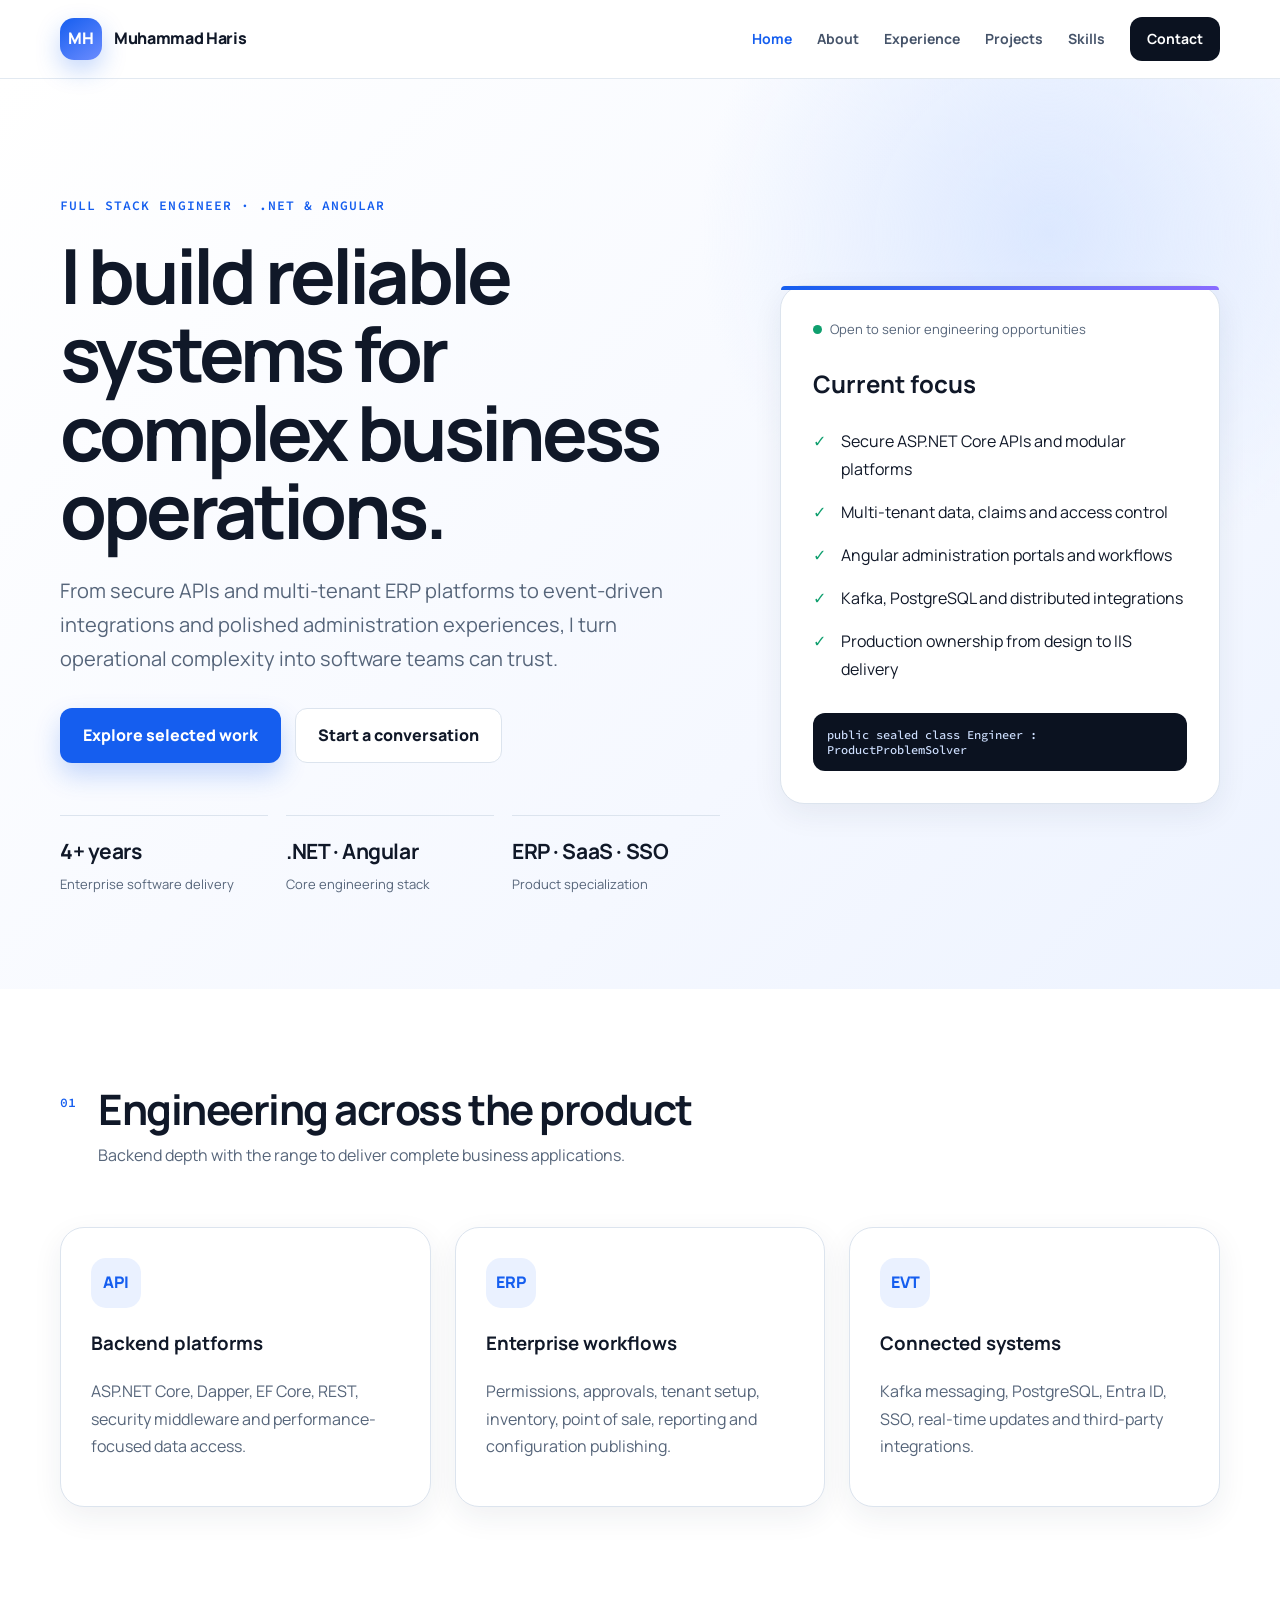
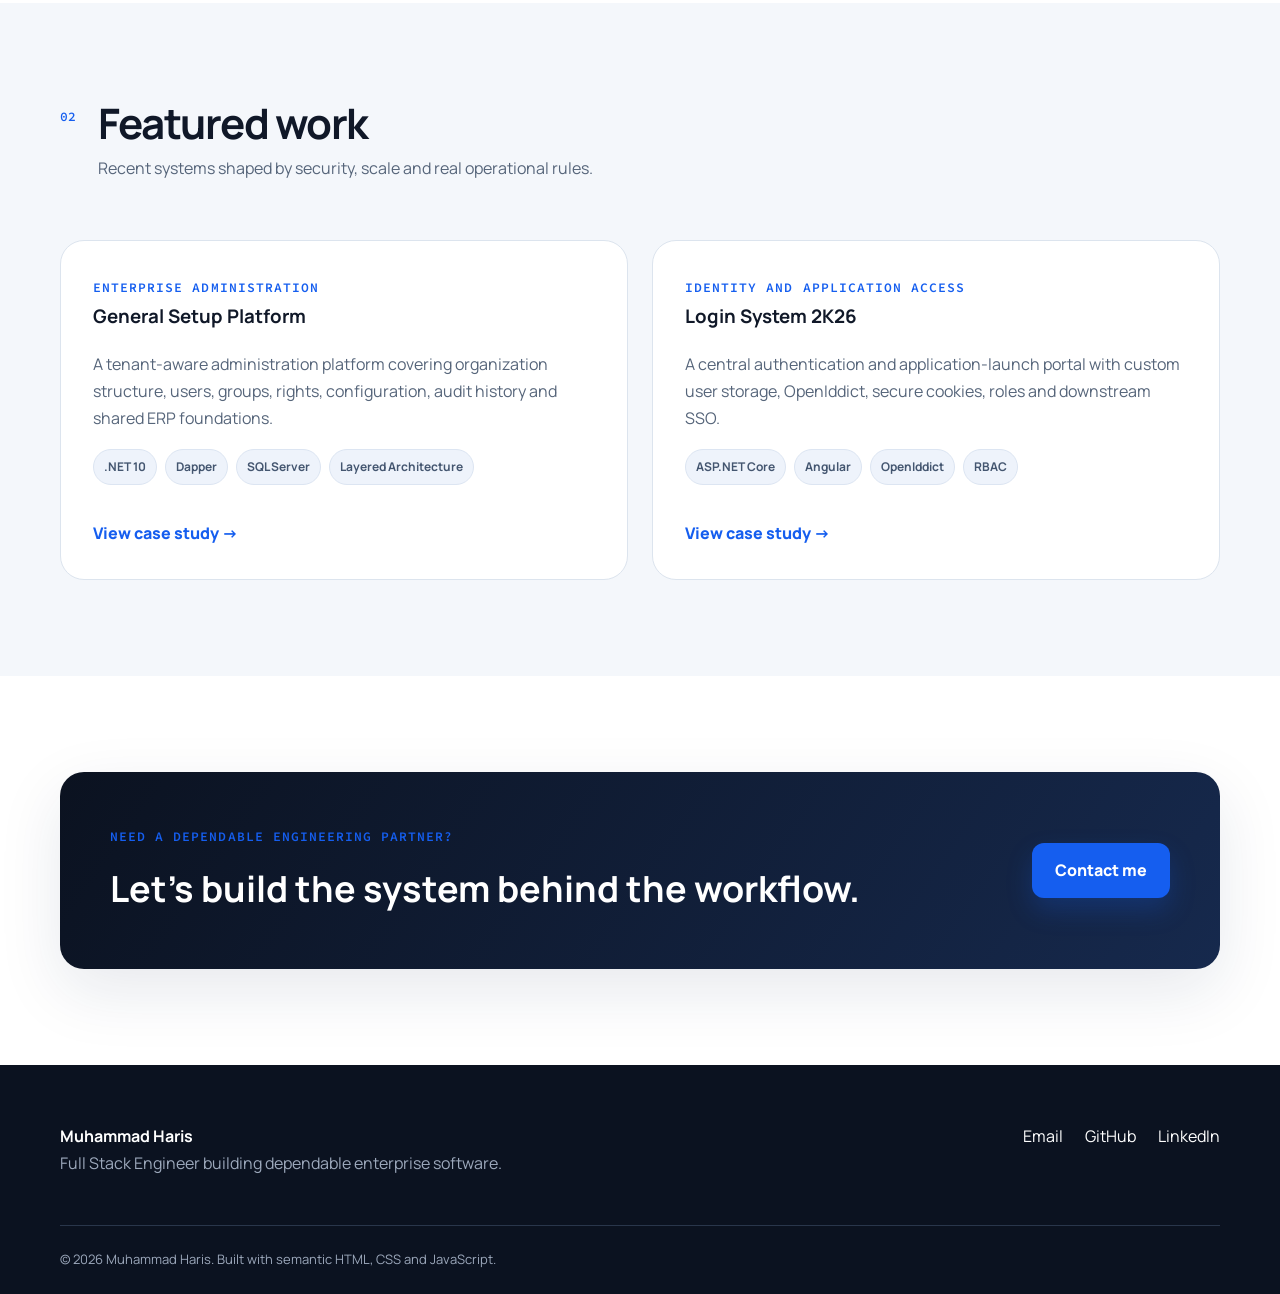
==== commit 94e31a47: "Refresh portfolio homepage and positioning" ====
--- a/index.html
+++ b/index.html
@@ -1 +1 @@
-<!doctype html><html lang="en"><head><meta charset="UTF-8"><meta name="viewport" content="width=device-width,initial-scale=1"><link rel="preconnect" href="https://fonts.googleapis.com"><link rel="preconnect" href="https://fonts.gstatic.com" crossorigin><link href="https://fonts.googleapis.com/css2?family=Manrope:wght@400;500;600;700;800&family=Source+Code+Pro:wght@500;600&display=swap" rel="stylesheet"><link rel="stylesheet" href="css/style.css"><title>Muhammad Haris | .NET Developer</title><meta name="description" content="Portfolio of Muhammad Haris, a .NET developer specializing in scalable APIs, ERP platforms, multi-tenant systems, Angular and modern backend architecture."></head><body><header class="site-header"><div class="container nav-wrap"><a class="brand" href="index.html"><span>MH</span>Muhammad Haris</a><button class="menu-btn" aria-label="Toggle navigation">☰</button><nav class="nav"><a href="index.html">Home</a><a href="about.html">About</a><a href="experience.html">Experience</a><a href="projects.html">Projects</a><a href="skills.html">Skills</a><a class="nav-cta" href="contact.html">Contact</a></nav></div></header><main><section class="hero"><div class="container hero-grid"><div><span class="eyebrow">Backend Consultant · .NET Developer</span><h1>Building reliable software for complex business operations.</h1><p class="lead">I design and develop secure web applications, APIs and enterprise platforms with C#, ASP.NET Core, SQL Server, PostgreSQL, Dapper, Angular and React.</p><div class="actions"><a class="btn primary" href="projects.html">Explore my work</a><a class="btn secondary" href="contact.html">Start a conversation</a></div><div class="metrics"><div><strong>4+</strong><span>Years building software</span></div><div><strong>.NET 8</strong><span>Primary backend stack</span></div><div><strong>ERP & SaaS</strong><span>Core product experience</span></div></div></div><div class="hero-card"><div class="availability"><span></span>Available for backend and full-stack opportunities</div><h2>What I deliver</h2><ul class="check-list"><li>Clean, maintainable API architecture</li><li>Multi-tenant data and access control</li><li>Secure authentication and authorization</li><li>Event-driven integrations with Kafka</li><li>Responsive Angular and React admin portals</li></ul><div class="code-strip">public sealed class Developer : ProblemSolver</div></div></div></section><section class="section"><div class="container"><div class="section-heading"><span>01</span><div><h2>Selected expertise</h2><p>Practical engineering across backend, frontend, data and delivery.</p></div></div><div class="card-grid three"><article class="card"><div class="icon">API</div><h3>Backend engineering</h3><p>ASP.NET Core APIs, Dapper, EF Core, JWT, middleware, clean architecture and performance-focused data access.</p></article><article class="card"><div class="icon">ERP</div><h3>Enterprise platforms</h3><p>Admissions, fees, HR, payroll, tenant setup, role-based access, configuration publishing and operational dashboards.</p></article><article class="card"><div class="icon">UI</div><h3>Modern administration</h3><p>Angular and React applications with responsive Bootstrap layouts, validation, filters, modals and data visualization.</p></article></div></div></section><section class="section tint"><div class="container"><div class="section-heading"><span>02</span><div><h2>Featured work</h2><p>Systems shaped by real operational requirements.</p></div></div><div class="featured-projects"><article class="feature"><div><span class="project-type">Multi-tenant SaaS</span><h3>System Setup 2K26</h3><p>A central ERP control panel for tenant provisioning, database selection, application/module seeding, branch and sub-branch access, role assignment and configuration management.</p><div class="tags"><span>ASP.NET Core MVC</span><span>Dapper</span><span>SQL Server</span><span>JWT</span></div></div><a href="projects.html#system-setup">Case study →</a></article><article class="feature"><div><span class="project-type">Event-driven platform</span><h3>RTT Platform</h3><p>Kafka and PostgreSQL based routing platform with service registry, subscriptions, configuration snapshots, topic provisioning and an Angular administration portal.</p><div class="tags"><span>.NET</span><span>Kafka</span><span>PostgreSQL</span><span>Angular</span></div></div><a href="projects.html#rtt">Case study →</a></article></div></div></section><section class="section"><div class="container cta"><div><span class="eyebrow">Have a product challenge?</span><h2>Let’s turn it into a dependable system.</h2></div><a class="btn primary" href="contact.html">Contact me</a></div></section></main><footer><div class="container footer-wrap"><div><strong>Muhammad Haris</strong><p>.NET developer building dependable business software.</p></div><div class="footer-links"><a href="mailto:haris.dev.pk@gmail.com">Email</a><a href="https://github.com/devharis-pk" target="_blank" rel="noreferrer">GitHub</a></div></div><div class="container copyright">© <span id="year"></span> Muhammad Haris. Built with semantic HTML, CSS and JavaScript.</div></footer><script src="js/main.js"></script></body></html>+<!doctype html><html lang="en"><head><meta charset="UTF-8"><meta name="viewport" content="width=device-width,initial-scale=1"><link rel="preconnect" href="https://fonts.googleapis.com"><link rel="preconnect" href="https://fonts.gstatic.com" crossorigin><link href="https://fonts.googleapis.com/css2?family=Manrope:wght@400;500;600;700;800&family=Source+Code+Pro:wght@500;600&display=swap" rel="stylesheet"><link rel="stylesheet" href="css/style.css"><title>Muhammad Haris | Full Stack Engineer</title><meta name="description" content=".NET and Angular engineer specializing in enterprise platforms, secure APIs, multi-tenant systems, PostgreSQL, SQL Server and Kafka."></head><body><header class="site-header"><div class="container nav-wrap"><a class="brand" href="index.html"><span>MH</span>Muhammad Haris</a><button class="menu-btn" aria-label="Toggle navigation" aria-expanded="false">☰</button><nav class="nav"><a aria-current="page" href="index.html">Home</a><a href="about.html">About</a><a href="experience.html">Experience</a><a href="projects.html">Projects</a><a href="skills.html">Skills</a><a class="nav-cta" href="contact.html">Contact</a></nav></div></header><main><section class="hero"><div class="container hero-grid"><div><span class="eyebrow">Full Stack Engineer · .NET & Angular</span><h1>I build reliable systems for complex business operations.</h1><p class="lead">From secure APIs and multi-tenant ERP platforms to event-driven integrations and polished administration experiences, I turn operational complexity into software teams can trust.</p><div class="actions"><a class="btn primary" href="projects.html">Explore selected work</a><a class="btn secondary" href="contact.html">Start a conversation</a></div><div class="metrics"><div><strong>4+ years</strong><span>Enterprise software delivery</span></div><div><strong>.NET · Angular</strong><span>Core engineering stack</span></div><div><strong>ERP · SaaS · SSO</strong><span>Product specialization</span></div></div></div><div class="hero-card"><div class="availability"><span></span>Open to senior engineering opportunities</div><h2>Current focus</h2><ul class="check-list"><li>Secure ASP.NET Core APIs and modular platforms</li><li>Multi-tenant data, claims and access control</li><li>Angular administration portals and workflows</li><li>Kafka, PostgreSQL and distributed integrations</li><li>Production ownership from design to IIS delivery</li></ul><div class="code-strip">public sealed class Engineer : ProductProblemSolver</div></div></div></section><section class="section"><div class="container"><div class="section-heading"><span>01</span><div><h2>Engineering across the product</h2><p>Backend depth with the range to deliver complete business applications.</p></div></div><div class="card-grid three"><article class="card"><div class="icon">API</div><h3>Backend platforms</h3><p>ASP.NET Core, Dapper, EF Core, REST, security middleware and performance-focused data access.</p></article><article class="card"><div class="icon">ERP</div><h3>Enterprise workflows</h3><p>Permissions, approvals, tenant setup, inventory, point of sale, reporting and configuration publishing.</p></article><article class="card"><div class="icon">EVT</div><h3>Connected systems</h3><p>Kafka messaging, PostgreSQL, Entra ID, SSO, real-time updates and third-party integrations.</p></article></div></div></section><section class="section tint"><div class="container"><div class="section-heading"><span>02</span><div><h2>Featured work</h2><p>Recent systems shaped by security, scale and real operational rules.</p></div></div><div class="featured-projects"><article class="feature"><div><span class="project-type">Enterprise administration</span><h3>General Setup Platform</h3><p>A tenant-aware administration platform covering organization structure, users, groups, rights, configuration, audit history and shared ERP foundations.</p><div class="tags"><span>.NET 10</span><span>Dapper</span><span>SQL Server</span><span>Layered Architecture</span></div></div><a href="projects.html#general-setup">View case study →</a></article><article class="feature"><div><span class="project-type">Identity and application access</span><h3>Login System 2K26</h3><p>A central authentication and application-launch portal with custom user storage, OpenIddict, secure cookies, roles and downstream SSO.</p><div class="tags"><span>ASP.NET Core</span><span>Angular</span><span>OpenIddict</span><span>RBAC</span></div></div><a href="projects.html#login-system">View case study →</a></article></div></div></section><section class="section"><div class="container cta"><div><span class="eyebrow">Need a dependable engineering partner?</span><h2>Let’s build the system behind the workflow.</h2></div><a class="btn primary" href="contact.html">Contact me</a></div></section></main><footer><div class="container footer-wrap"><div><strong>Muhammad Haris</strong><p>Full Stack Engineer building dependable enterprise software.</p></div><div class="footer-links"><a href="mailto:haris.dev.pk@gmail.com">Email</a><a href="https://github.com/devharis-pk" target="_blank" rel="noreferrer">GitHub</a><a href="https://www.linkedin.com/in/muhammad-haris-2297a2146/" target="_blank" rel="noreferrer">LinkedIn</a></div></div><div class="container copyright">© <span id="year"></span> Muhammad Haris. Built with semantic HTML, CSS and JavaScript.</div></footer><script src="js/main.js"></script></body></html>
--- a/css/style.css
+++ b/css/style.css
@@ -1,563 +1 @@
-/* ===== Visual Polish & Accent Upgrades ===== */
-:root {
-    --bg-primary: #07090e;
-    --bg-secondary: #0d1117;
-    --bg-card: #131b26;
-    --bg-glass: rgba(19, 27, 38, 0.75);
-    
-    --text-primary: #f0f6fc;
-    --text-secondary: #9198a1;
-    --text-muted: #6e7681;
-    
-    --accent: #38bdf8;          /* High-Tech Cyan */
-    --accent-green: #4ade80;    /* Code Green */
-    --accent-purple: #c084fc;   /* Code Purple */
-    --accent-dim: rgba(56, 189, 248, 0.12);
-    --accent-glow: rgba(56, 189, 248, 0.25);
-    
-    --border: rgba(255, 255, 255, 0.1);
-    --border-hover: rgba(56, 189, 248, 0.4);
-    
-    --font-sans: 'Inter', -apple-system, BlinkMacSystemFont, sans-serif;
-    --font-mono: 'JetBrains Mono', 'Fira Code', monospace;
-    
-    --transition: all 0.25s cubic-bezier(0.4, 0, 0.2, 1);
-    --radius: 12px;
-    --radius-sm: 8px;
-}
-
-/* ===== Reset & Base ===== */
-*, *::before, *::after {
-    margin: 0;
-    padding: 0;
-    box-sizing: border-box;
-}
-
-html {
-    scroll-behavior: smooth;
-    font-size: 16px;
-}
-
-body {
-    font-family: var(--font-sans);
-    background-color: var(--bg-primary);
-    color: var(--text-primary);
-    line-height: 1.6;
-    overflow-x: hidden;
-    background-image: 
-        radial-gradient(circle at 50% 0%, rgba(56, 189, 248, 0.08) 0%, transparent 50%),
-        linear-gradient(rgba(255, 255, 255, 0.015) 1px, transparent 1px),
-        linear-gradient(90deg, rgba(255, 255, 255, 0.015) 1px, transparent 1px);
-    background-size: 100% 100%, 32px 32px, 32px 32px;
-}
-
-a {
-    text-decoration: none;
-    color: inherit;
-    transition: var(--transition);
-}
-
-ul { list-style: none; }
-
-.container {
-    max-width: 1150px;
-    margin: 0 auto;
-    padding: 0 2rem;
-}
-
-/* ===== Section Header Styling ===== */
-.section-title {
-    font-size: 1.85rem;
-    font-weight: 800;
-    margin-bottom: 3.5rem;
-    display: flex;
-    align-items: center;
-    gap: 0.75rem;
-    color: var(--text-primary);
-}
-
-.section-title span {
-    font-family: var(--font-mono);
-    font-size: 1.1rem;
-    font-weight: 600;
-    color: var(--accent);
-}
-
-.section-title::after {
-    content: '';
-    flex: 1;
-    max-width: 250px;
-    height: 1px;
-    background: var(--border);
-    margin-left: 1rem;
-}
-
-/* ===== Tag Badges & Buttons ===== */
-.tag-badge {
-    display: inline-block;
-    padding: 0.25rem 0.7rem;
-    background: var(--accent-dim);
-    border: 1px solid rgba(56, 189, 248, 0.25);
-    color: var(--accent);
-    font-family: var(--font-mono);
-    font-size: 0.78rem;
-    border-radius: 4px;
-}
-
-.btn {
-    display: inline-flex;
-    align-items: center;
-    justify-content: center;
-    padding: 0.85rem 1.8rem;
-    font-size: 0.95rem;
-    font-weight: 600;
-    border-radius: var(--radius-sm);
-    transition: var(--transition);
-    cursor: pointer;
-    font-family: var(--font-mono);
-}
-
-.btn-primary {
-    background: var(--accent);
-    color: var(--bg-primary);
-    border: 1px solid var(--accent);
-    box-shadow: 0 0 15px var(--accent-glow);
-}
-
-.btn-primary:hover {
-    transform: translateY(-2px);
-    box-shadow: 0 0 25px var(--accent-glow);
-    background: #60a5fa;
-}
-
-.btn-secondary {
-    background: transparent;
-    color: var(--text-primary);
-    border: 1px solid var(--border);
-}
-
-.btn-secondary:hover {
-    border-color: var(--accent);
-    color: var(--accent);
-    transform: translateY(-2px);
-}
-
-/* ===== Navbar ===== */
-.navbar {
-    position: fixed;
-    top: 0; left: 0; width: 100%;
-    z-index: 1000;
-    background: rgba(7, 9, 14, 0.85);
-    backdrop-filter: blur(16px);
-    border-bottom: 1px solid var(--border);
-}
-
-.navbar .container {
-    display: flex;
-    align-items: center;
-    justify-content: space-between;
-    height: 75px;
-}
-
-.logo {
-    font-family: var(--font-mono);
-    font-size: 1.2rem;
-    font-weight: 700;
-    color: var(--text-primary);
-}
-
-.logo span { color: var(--accent); }
-
-.nav-links {
-    display: flex;
-    align-items: center;
-    gap: 2rem;
-}
-
-.nav-links a {
-    font-size: 0.9rem;
-    color: var(--text-secondary);
-    font-family: var(--font-mono);
-}
-
-.nav-links a:hover { color: var(--accent); }
-
-.btn-nav {
-    padding: 0.45rem 1rem !important;
-    border: 1px solid var(--accent);
-    border-radius: var(--radius-sm);
-    color: var(--accent) !important;
-}
-
-.btn-nav:hover { background: var(--accent-dim); }
-
-/* ===== Hero Section ===== */
-.hero {
-    min-height: 100vh;
-    display: flex;
-    align-items: center;
-    padding-top: 85px;
-}
-
-.hero-content {
-    display: grid;
-    grid-template-columns: 1.1fr 0.9fr;
-    gap: 3.5rem;
-    align-items: center;
-}
-
-.greeting {
-    font-family: var(--font-mono);
-    font-size: 1rem;
-    color: var(--accent);
-    margin-bottom: 0.75rem;
-}
-
-.name {
-    font-size: clamp(2.8rem, 5vw, 4.2rem);
-    font-weight: 900;
-    line-height: 1.1;
-    margin-bottom: 0.5rem;
-}
-
-.name span { color: var(--accent); }
-
-.title {
-    font-size: clamp(1.4rem, 3vw, 2rem);
-    font-weight: 600;
-    color: var(--text-secondary);
-    margin-bottom: 1.25rem;
-}
-
-.description {
-    font-size: 1.05rem;
-    color: var(--text-secondary);
-    margin-bottom: 2rem;
-    line-height: 1.7;
-}
-
-.hero-pills {
-    display: flex;
-    flex-wrap: wrap;
-    gap: 0.5rem;
-    margin-bottom: 2rem;
-}
-
-.hero-buttons { display: flex; gap: 1rem; }
-
-/* Code Window */
-.code-window {
-    background: var(--bg-card);
-    border-radius: var(--radius);
-    border: 1px solid var(--border);
-    overflow: hidden;
-    box-shadow: 0 20px 40px rgba(0, 0, 0, 0.6);
-}
-
-.window-header {
-    background: var(--bg-secondary);
-    padding: 0.75rem 1rem;
-    display: flex;
-    align-items: center;
-    gap: 8px;
-    border-bottom: 1px solid var(--border);
-}
-
-.dot { width: 12px; height: 12px; border-radius: 50%; }
-.dot.red { background: #ef4444; }
-.dot.yellow { background: #f59e0b; }
-.dot.green { background: #10b981; }
-
-.window-title {
-    margin-left: auto;
-    font-family: var(--font-mono);
-    font-size: 0.75rem;
-    color: var(--text-muted);
-}
-
-.code-content {
-    padding: 1.5rem;
-    font-family: var(--font-mono);
-    font-size: 0.85rem;
-    line-height: 1.8;
-    color: var(--text-primary);
-}
-
-.keyword { color: var(--accent-purple); }
-.string { color: var(--accent-green); }
-.type { color: var(--accent); }
-
-/* ===== About Section ===== */
-.about { padding: 8rem 0; }
-
-.about-content {
-    display: grid;
-    grid-template-columns: 1.3fr 0.7fr;
-    gap: 4rem;
-}
-
-.about-text p {
-    color: var(--text-secondary);
-    margin-bottom: 1.25rem;
-    font-size: 1.05rem;
-    line-height: 1.75;
-}
-
-.about-text strong { color: var(--accent); }
-
-.tech-list {
-    display: grid;
-    grid-template-columns: repeat(2, 1fr);
-    gap: 0.6rem;
-    margin-top: 1.5rem;
-}
-
-.tech-list li {
-    font-family: var(--font-mono);
-    font-size: 0.9rem;
-    color: var(--text-secondary);
-    padding-left: 1.2rem;
-    position: relative;
-}
-
-.tech-list li::before {
-    content: '▹';
-    position: absolute; left: 0;
-    color: var(--accent);
-}
-
-.image-placeholder {
-    aspect-ratio: 1;
-    background: linear-gradient(135deg, var(--bg-card), var(--bg-secondary));
-    border-radius: var(--radius);
-    display: flex;
-    flex-direction: column;
-    align-items: center;
-    justify-content: center;
-    border: 1px solid var(--border-hover);
-    box-shadow: 0 0 30px rgba(56, 189, 248, 0.1);
-}
-
-.image-placeholder span {
-    font-size: 3rem; font-weight: 900; color: var(--accent);
-    font-family: var(--font-mono);
-}
-
-.image-placeholder p {
-    font-family: var(--font-mono);
-    font-size: 0.8rem;
-    color: var(--accent-green);
-    margin-top: 0.5rem;
-}
-
-/* ===== Skills Section ===== */
-.skills {
-    padding: 8rem 0;
-    background: var(--bg-secondary);
-}
-
-.skills-grid {
-    display: grid;
-    grid-template-columns: repeat(auto-fit, minmax(240px, 1fr));
-    gap: 1.5rem;
-}
-
-.skill-card {
-    background: var(--bg-card);
-    border: 1px solid var(--border);
-    border-radius: var(--radius);
-    padding: 2rem 1.75rem;
-    transition: var(--transition);
-}
-
-.skill-card:hover {
-    border-color: var(--border-hover);
-    transform: translateY(-5px);
-}
-
-.skill-icon { font-size: 2rem; margin-bottom: 1rem; }
-
-.skill-card h3 {
-    font-size: 1.2rem;
-    margin-bottom: 1rem;
-}
-
-.skill-card ul li {
-    color: var(--text-secondary);
-    font-size: 0.9rem;
-    padding: 0.35rem 0 0.35rem 1rem;
-    position: relative;
-}
-
-.skill-card ul li::before {
-    content: '•';
-    position: absolute; left: 0;
-    color: var(--accent);
-}
-
-/* ===== Projects Section & Live Code Previews ===== */
-.projects { padding: 8rem 0; }
-
-.project-card {
-    background: var(--bg-card);
-    border: 1px solid var(--border);
-    border-radius: var(--radius);
-    display: grid;
-    grid-template-columns: 1.1fr 0.9fr;
-    margin-bottom: 4rem;
-    overflow: hidden;
-    transition: var(--transition);
-}
-
-.project-card:hover {
-    border-color: var(--border-hover);
-    box-shadow: 0 15px 35px rgba(0, 0, 0, 0.4);
-}
-
-.project-content { padding: 2.5rem; }
-
-.project-label {
-    font-family: var(--font-mono);
-    font-size: 0.85rem;
-    color: var(--accent);
-    margin-bottom: 0.5rem;
-}
-
-.project-content h3 { font-size: 1.7rem; margin-bottom: 1rem; }
-
-.project-description {
-    color: var(--text-secondary);
-    font-size: 0.95rem;
-    line-height: 1.7;
-    margin-bottom: 1.5rem;
-}
-
-.project-tech {
-    display: flex;
-    flex-wrap: wrap;
-    gap: 0.5rem;
-    margin-bottom: 1.5rem;
-}
-
-.project-links { display: flex; gap: 1.5rem; }
-
-.project-link {
-    font-family: var(--font-mono);
-    font-size: 0.9rem;
-    color: var(--accent);
-}
-
-.project-link:hover { text-decoration: underline; }
-
-/* Mock API Preview Box */
-.project-preview {
-    background: #090d13;
-    border-left: 1px solid var(--border);
-    padding: 2rem;
-    display: flex;
-    flex-direction: column;
-    justify-content: center;
-    font-family: var(--font-mono);
-    font-size: 0.8rem;
-}
-
-/* ===== Experience Section ===== */
-.experience {
-    padding: 8rem 0;
-    background: var(--bg-secondary);
-}
-
-.timeline {
-    position: relative;
-    max-width: 800px;
-    margin: 0 auto;
-}
-
-.timeline::before {
-    content: '';
-    position: absolute;
-    left: 0; top: 0;
-    height: 100%; width: 2px;
-    background: var(--border);
-}
-
-.timeline-item {
-    position: relative;
-    padding-left: 2.5rem;
-    margin-bottom: 3rem;
-}
-
-.timeline-marker {
-    position: absolute;
-    left: -5px; top: 6px;
-    width: 12px; height: 12px;
-    background: var(--accent);
-    border-radius: 50%;
-    box-shadow: 0 0 10px var(--accent);
-}
-
-.company {
-    font-family: var(--font-mono);
-    font-size: 0.9rem;
-    color: var(--accent);
-    margin-bottom: 0.75rem;
-}
-
-.company span { color: var(--text-muted); }
-
-.timeline-content ul li {
-    color: var(--text-secondary);
-    font-size: 0.95rem;
-    margin-bottom: 0.5rem;
-    padding-left: 1.2rem;
-    position: relative;
-}
-
-.timeline-content ul li::before {
-    content: '▹';
-    position: absolute; left: 0;
-    color: var(--accent);
-}
-
-/* ===== Contact & Footer ===== */
-.contact { padding: 8rem 0 6rem; text-align: center; }
-
-.contact-title { font-size: 2.5rem; margin-bottom: 1rem; }
-
-.contact-description {
-    max-width: 550px;
-    margin: 0 auto 2.5rem;
-    color: var(--text-secondary);
-}
-
-.social-links {
-    display: flex;
-    justify-content: center;
-    gap: 2rem;
-    margin-top: 3rem;
-}
-
-.social-link {
-    font-family: var(--font-mono);
-    color: var(--text-secondary);
-}
-
-.social-link:hover { color: var(--accent); }
-
-.footer {
-    padding: 2.5rem 0;
-    border-top: 1px solid var(--border);
-    text-align: center;
-    font-family: var(--font-mono);
-    font-size: 0.85rem;
-    color: var(--text-muted);
-}
-
-/* ===== Mobile Layout ===== */
-@media (max-width: 900px) {
-    .hero-content, .about-content, .project-card {
-        grid-template-columns: 1fr;
-    }
-    .project-preview { border-left: none; border-top: 1px solid var(--border); }
-    .nav-links { display: none; }
-}+:root{--ink:#101828;--muted:#56657a;--line:#dce4ee;--soft:#f4f7fb;--brand:#155eef;--brand-dark:#0b4bc7;--navy:#0b1220;--white:#fff;--green:#0f9f6e;--shadow:0 22px 65px rgba(22,42,75,.10);--shadow-sm:0 10px 30px rgba(22,42,75,.07);--radius:24px}*{box-sizing:border-box}html{scroll-behavior:smooth}body{margin:0;font-family:Manrope,system-ui,sans-serif;color:var(--ink);background:#fff;line-height:1.7}a{color:inherit;text-decoration:none}::selection{background:#dce8ff}.container{width:min(1160px,calc(100% - 40px));margin:auto}.narrow{max-width:880px}.site-header{position:sticky;top:0;z-index:30;background:rgba(255,255,255,.9);backdrop-filter:blur(18px);border-bottom:1px solid rgba(220,228,238,.82)}.nav-wrap{min-height:78px;display:flex;align-items:center;justify-content:space-between}.brand{font-weight:800;display:flex;align-items:center;gap:12px;letter-spacing:-.02em}.brand span{display:grid;place-items:center;width:42px;height:42px;border-radius:14px;background:linear-gradient(145deg,var(--brand),#6c8cff);color:#fff;box-shadow:0 10px 24px rgba(21,94,239,.25)}.nav{display:flex;align-items:center;gap:25px}.nav a{font-size:14px;font-weight:700;color:#46546a}.nav a:hover,.nav a[aria-current=page]{color:var(--brand)}.nav-cta{padding:10px 17px;background:var(--navy);color:#fff!important;border-radius:12px}.menu-btn{display:none;border:0;background:transparent;font-size:25px;color:var(--ink)}.hero{padding:112px 0 92px;overflow:hidden;background:radial-gradient(circle at 82% 17%,#dce8ff 0,transparent 27%),linear-gradient(135deg,#fff 0%,#f5f8ff 65%,#edf3ff 100%)}.hero-grid{display:grid;grid-template-columns:1.2fr .8fr;gap:60px;align-items:center}.eyebrow,.project-type{font:600 13px "Source Code Pro",monospace;text-transform:uppercase;letter-spacing:.08em;color:var(--brand)}h1,h2,h3,p{margin-top:0}h1{font-size:clamp(44px,6vw,76px);line-height:1.03;letter-spacing:-.05em;margin:18px 0 25px}.lead{font-size:20px;color:var(--muted);max-width:780px}.actions{display:flex;flex-wrap:wrap;gap:14px;margin-top:32px}.btn{display:inline-flex;align-items:center;justify-content:center;padding:13px 22px;border-radius:12px;font-weight:800;border:1px solid transparent;transition:.2s ease}.btn:hover{transform:translateY(-2px)}.primary{background:var(--brand);color:#fff;box-shadow:0 12px 26px rgba(21,94,239,.23)}.primary:hover{background:var(--brand-dark)}.secondary{border-color:var(--line);background:#fff}.metrics{display:grid;grid-template-columns:repeat(3,1fr);gap:18px;margin-top:52px}.metrics div{border-top:1px solid var(--line);padding-top:18px}.metrics strong{font-size:21px;display:block;letter-spacing:-.02em}.metrics span{font-size:13px;color:var(--muted)}.hero-card,.card,.profile-panel,.timeline-card,.case-study,.contact-card{background:#fff;border:1px solid var(--line);border-radius:var(--radius);box-shadow:var(--shadow-sm)}.hero-card{padding:32px;position:relative}.hero-card:before{content:"";position:absolute;inset:0 0 auto;height:4px;border-radius:24px 24px 0 0;background:linear-gradient(90deg,var(--brand),#8a6cff)}.hero-card h2{margin:24px 0 14px}.availability{font-size:13px;color:var(--muted)}.availability span{display:inline-block;width:9px;height:9px;border-radius:50%;background:var(--green);margin-right:8px}.check-list{padding:0;list-style:none}.check-list li{padding:8px 0 8px 28px;position:relative}.check-list li:before{content:"✓";position:absolute;left:0;color:var(--green);font-weight:800}.code-strip{margin-top:22px;padding:14px;border-radius:12px;background:var(--navy);color:#cfe0ff;font:500 12px "Source Code Pro",monospace}.section{padding:96px 0}.tint{background:var(--soft)}.section-heading{display:flex;gap:22px;align-items:flex-start;margin-bottom:42px}.section-heading>span{font:600 13px "Source Code Pro",monospace;color:var(--brand);padding-top:9px}.section-heading h2{font-size:clamp(32px,4vw,42px);line-height:1.15;margin-bottom:8px;letter-spacing:-.035em}.section-heading p{color:var(--muted)}.card-grid{display:grid;gap:24px}.card-grid.three{grid-template-columns:repeat(3,1fr)}.card{padding:30px;transition:.2s ease}.card:hover,.feature:hover,.case-study:hover{transform:translateY(-4px);box-shadow:var(--shadow)}.card p{color:var(--muted)}.icon{width:50px;height:50px;display:grid;place-items:center;background:#eaf1ff;color:var(--brand);font-weight:800;border-radius:15px;margin-bottom:20px}.featured-projects{display:grid;grid-template-columns:1fr 1fr;gap:24px}.feature{background:#fff;border:1px solid var(--line);border-radius:var(--radius);padding:32px;display:flex;flex-direction:column;justify-content:space-between;min-height:340px;transition:.2s ease}.feature p{color:var(--muted)}.feature>a{color:var(--brand);font-weight:800}.tags{display:flex;flex-wrap:wrap;gap:8px}.tags span{background:#eef3fb;border:1px solid #dce5f2;padding:7px 10px;border-radius:999px;font-size:12px;font-weight:700;color:#445670}.cta{display:flex;align-items:center;justify-content:space-between;gap:30px;padding:50px;border-radius:var(--radius);background:linear-gradient(125deg,var(--navy),#16294d);color:#fff;box-shadow:var(--shadow)}.cta h2{font-size:36px;margin:8px 0 0}.page-hero{padding:104px 0 72px;background:radial-gradient(circle at 78% 5%,#e1eaff 0,transparent 28%),linear-gradient(180deg,#f7f9fd,#fff)}.page-hero h1{font-size:clamp(40px,5vw,64px)}.two-col{display:grid;grid-template-columns:1.2fr .8fr;gap:60px;align-items:start}.two-col p{font-size:18px;color:var(--muted)}.profile-panel{padding:30px}.avatar{width:86px;height:86px;display:grid;place-items:center;border-radius:25px;background:linear-gradient(145deg,var(--brand),#6c8cff);color:#fff;font-size:28px;font-weight:800}.profile-panel dl div{display:flex;justify-content:space-between;gap:20px;padding:15px 0;border-bottom:1px solid var(--line)}dt{color:var(--muted)}dd{margin:0;font-weight:700;text-align:right}.timeline{position:relative}.timeline-item{display:grid;grid-template-columns:185px 1fr;gap:30px;margin-bottom:32px}.timeline-date{font-weight:800;color:var(--brand);padding-top:24px}.timeline-card{padding:34px}.timeline-card h2{font-size:30px;margin:7px 0 4px}.timeline-card .company{font-weight:800;color:#334155;margin-bottom:14px}.timeline-card p{color:var(--muted)}.project-list{display:grid;gap:28px}.case-study{padding:38px;scroll-margin-top:100px;transition:.2s ease}.case-head{display:flex;justify-content:space-between;gap:30px}.case-head h2{font-size:34px;margin:8px 0}.number{font-size:52px;font-weight:800;color:#dce7f8}.case-study>p{font-size:18px;color:var(--muted);max-width:920px}.case-grid{display:grid;grid-template-columns:1fr 1fr;gap:35px;margin:28px 0}.case-grid ul{padding-left:20px;color:var(--muted)}.project-links{display:flex;gap:16px;margin-top:24px}.project-links a{font-weight:800;color:var(--brand)}.skill-groups{display:grid;gap:6px}.skill-groups article{padding:30px;border-bottom:1px solid var(--line)}.tags.large span{font-size:14px;padding:10px 14px}.contact-grid{display:grid;grid-template-columns:repeat(3,1fr);gap:24px}.contact-card{padding:32px}.contact-card h2{font-size:22px;overflow-wrap:anywhere}.contact-card p{color:var(--muted);min-height:82px}footer{background:var(--navy);color:#fff;padding:58px 0 24px}.footer-wrap{display:flex;justify-content:space-between;gap:30px}.footer-wrap p,.copyright{color:#9ca8bb}.footer-links{display:flex;flex-wrap:wrap;gap:22px}.copyright{border-top:1px solid #29364b;margin-top:32px;padding-top:22px;font-size:13px}@media(max-width:900px){.menu-btn{display:block}.nav{display:none;position:absolute;top:78px;left:0;right:0;background:#fff;padding:22px;flex-direction:column;align-items:stretch;border-bottom:1px solid var(--line);box-shadow:var(--shadow-sm)}.nav.open{display:flex}.nav-cta{text-align:center}.hero-grid,.two-col,.case-grid{grid-template-columns:1fr}.contact-grid{grid-template-columns:1fr 1fr}.hero{padding-top:72px}.card-grid.three,.featured-projects{grid-template-columns:1fr}.timeline-item{grid-template-columns:1fr;gap:7px}.metrics{grid-template-columns:1fr}.cta,.footer-wrap{align-items:flex-start;flex-direction:column}.case-head{align-items:flex-start}.number{font-size:34px}}@media(max-width:620px){.container{width:min(100% - 28px,1160px)}h1{font-size:42px}.section{padding:72px 0}.page-hero{padding:76px 0 48px}.actions{flex-direction:column}.btn{width:100%}.contact-grid{grid-template-columns:1fr}.case-study,.timeline-card,.card,.contact-card{padding:24px}.cta{padding:30px}.section-heading{gap:12px}.brand{font-size:14px}}
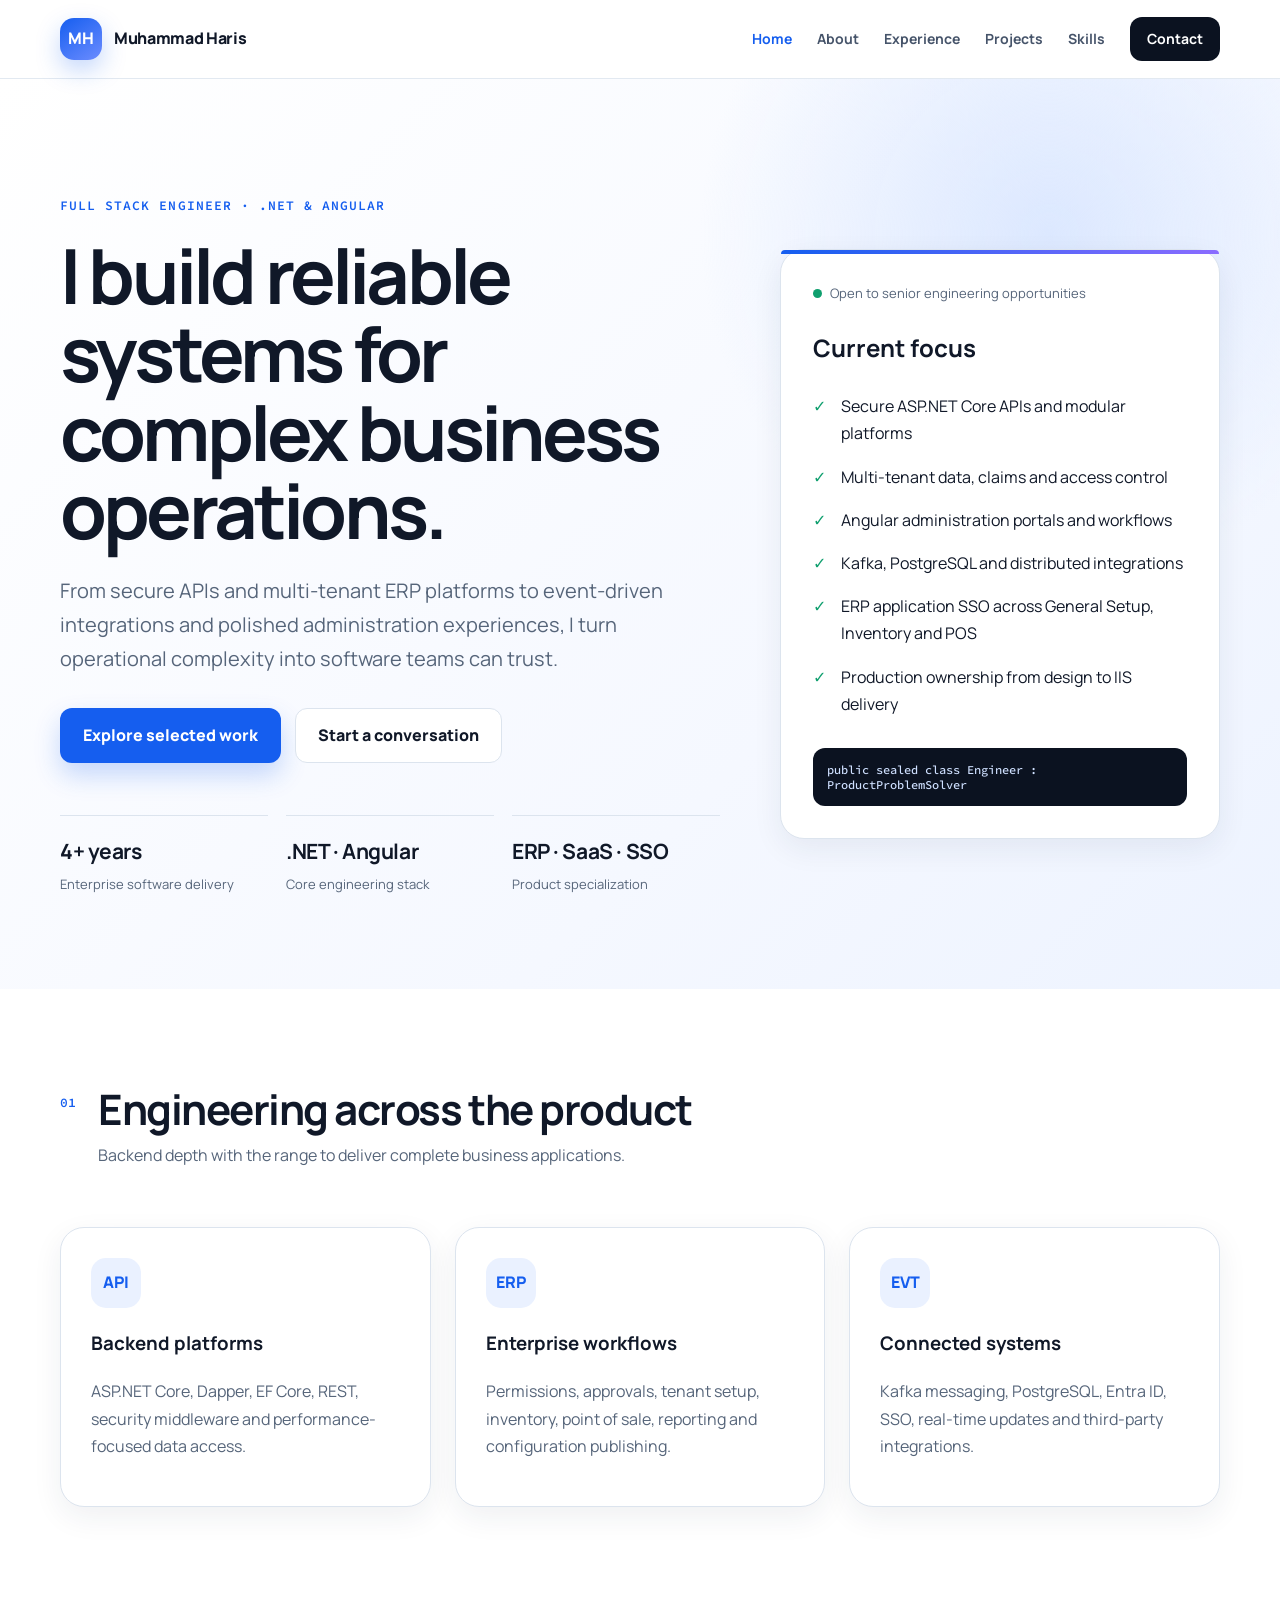
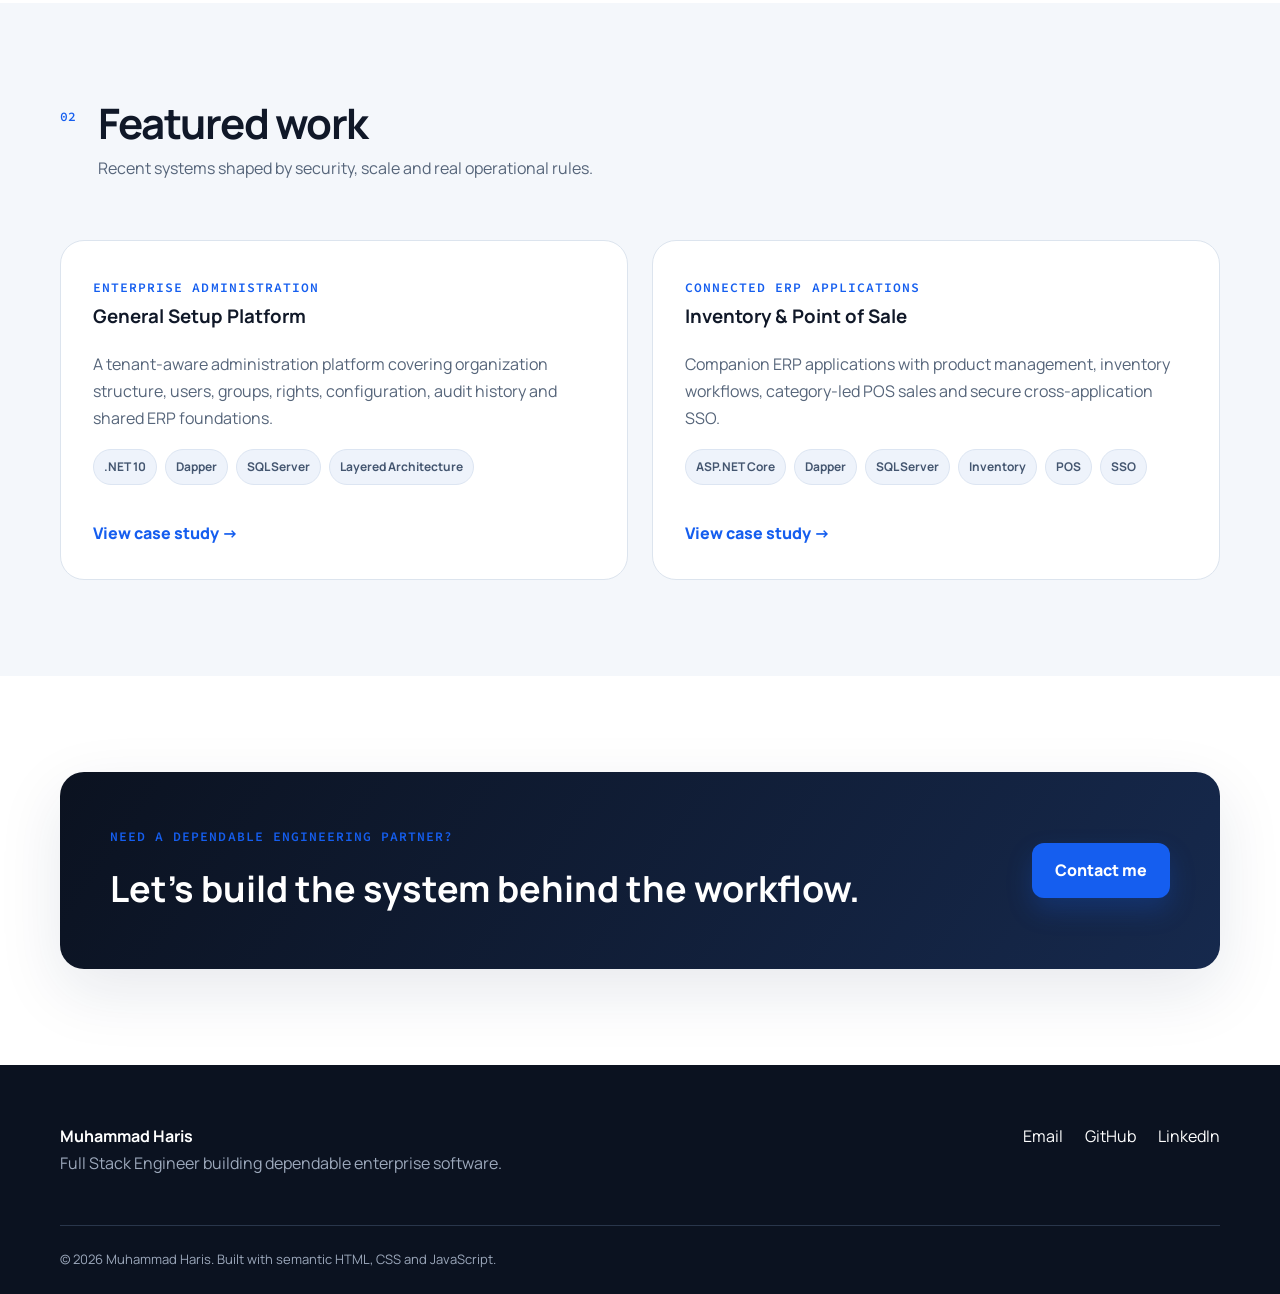
==== commit 8461c9f9: "Refresh portfolio homepage with latest ERP suite work" ====
--- a/index.html
+++ b/index.html
@@ -1 +1 @@
-<!doctype html><html lang="en"><head><meta charset="UTF-8"><meta name="viewport" content="width=device-width,initial-scale=1"><link rel="preconnect" href="https://fonts.googleapis.com"><link rel="preconnect" href="https://fonts.gstatic.com" crossorigin><link href="https://fonts.googleapis.com/css2?family=Manrope:wght@400;500;600;700;800&family=Source+Code+Pro:wght@500;600&display=swap" rel="stylesheet"><link rel="stylesheet" href="css/style.css"><title>Muhammad Haris | Full Stack Engineer</title><meta name="description" content=".NET and Angular engineer specializing in enterprise platforms, secure APIs, multi-tenant systems, PostgreSQL, SQL Server and Kafka."></head><body><header class="site-header"><div class="container nav-wrap"><a class="brand" href="index.html"><span>MH</span>Muhammad Haris</a><button class="menu-btn" aria-label="Toggle navigation" aria-expanded="false">☰</button><nav class="nav"><a aria-current="page" href="index.html">Home</a><a href="about.html">About</a><a href="experience.html">Experience</a><a href="projects.html">Projects</a><a href="skills.html">Skills</a><a class="nav-cta" href="contact.html">Contact</a></nav></div></header><main><section class="hero"><div class="container hero-grid"><div><span class="eyebrow">Full Stack Engineer · .NET & Angular</span><h1>I build reliable systems for complex business operations.</h1><p class="lead">From secure APIs and multi-tenant ERP platforms to event-driven integrations and polished administration experiences, I turn operational complexity into software teams can trust.</p><div class="actions"><a class="btn primary" href="projects.html">Explore selected work</a><a class="btn secondary" href="contact.html">Start a conversation</a></div><div class="metrics"><div><strong>4+ years</strong><span>Enterprise software delivery</span></div><div><strong>.NET · Angular</strong><span>Core engineering stack</span></div><div><strong>ERP · SaaS · SSO</strong><span>Product specialization</span></div></div></div><div class="hero-card"><div class="availability"><span></span>Open to senior engineering opportunities</div><h2>Current focus</h2><ul class="check-list"><li>Secure ASP.NET Core APIs and modular platforms</li><li>Multi-tenant data, claims and access control</li><li>Angular administration portals and workflows</li><li>Kafka, PostgreSQL and distributed integrations</li><li>Production ownership from design to IIS delivery</li></ul><div class="code-strip">public sealed class Engineer : ProductProblemSolver</div></div></div></section><section class="section"><div class="container"><div class="section-heading"><span>01</span><div><h2>Engineering across the product</h2><p>Backend depth with the range to deliver complete business applications.</p></div></div><div class="card-grid three"><article class="card"><div class="icon">API</div><h3>Backend platforms</h3><p>ASP.NET Core, Dapper, EF Core, REST, security middleware and performance-focused data access.</p></article><article class="card"><div class="icon">ERP</div><h3>Enterprise workflows</h3><p>Permissions, approvals, tenant setup, inventory, point of sale, reporting and configuration publishing.</p></article><article class="card"><div class="icon">EVT</div><h3>Connected systems</h3><p>Kafka messaging, PostgreSQL, Entra ID, SSO, real-time updates and third-party integrations.</p></article></div></div></section><section class="section tint"><div class="container"><div class="section-heading"><span>02</span><div><h2>Featured work</h2><p>Recent systems shaped by security, scale and real operational rules.</p></div></div><div class="featured-projects"><article class="feature"><div><span class="project-type">Enterprise administration</span><h3>General Setup Platform</h3><p>A tenant-aware administration platform covering organization structure, users, groups, rights, configuration, audit history and shared ERP foundations.</p><div class="tags"><span>.NET 10</span><span>Dapper</span><span>SQL Server</span><span>Layered Architecture</span></div></div><a href="projects.html#general-setup">View case study →</a></article><article class="feature"><div><span class="project-type">Identity and application access</span><h3>Login System 2K26</h3><p>A central authentication and application-launch portal with custom user storage, OpenIddict, secure cookies, roles and downstream SSO.</p><div class="tags"><span>ASP.NET Core</span><span>Angular</span><span>OpenIddict</span><span>RBAC</span></div></div><a href="projects.html#login-system">View case study →</a></article></div></div></section><section class="section"><div class="container cta"><div><span class="eyebrow">Need a dependable engineering partner?</span><h2>Let’s build the system behind the workflow.</h2></div><a class="btn primary" href="contact.html">Contact me</a></div></section></main><footer><div class="container footer-wrap"><div><strong>Muhammad Haris</strong><p>Full Stack Engineer building dependable enterprise software.</p></div><div class="footer-links"><a href="mailto:haris.dev.pk@gmail.com">Email</a><a href="https://github.com/devharis-pk" target="_blank" rel="noreferrer">GitHub</a><a href="https://www.linkedin.com/in/muhammad-haris-2297a2146/" target="_blank" rel="noreferrer">LinkedIn</a></div></div><div class="container copyright">© <span id="year"></span> Muhammad Haris. Built with semantic HTML, CSS and JavaScript.</div></footer><script src="js/main.js"></script></body></html>+<!doctype html><html lang="en"><head><meta charset="UTF-8"><meta name="viewport" content="width=device-width,initial-scale=1"><link rel="preconnect" href="https://fonts.googleapis.com"><link rel="preconnect" href="https://fonts.gstatic.com" crossorigin><link href="https://fonts.googleapis.com/css2?family=Manrope:wght@400;500;600;700;800&family=Source+Code+Pro:wght@500;600&display=swap" rel="stylesheet"><link rel="stylesheet" href="css/style.css"><title>Muhammad Haris | Full Stack Engineer</title><meta name="description" content=".NET and Angular engineer specializing in enterprise platforms, secure APIs, multi-tenant systems, PostgreSQL, SQL Server and Kafka."></head><body><header class="site-header"><div class="container nav-wrap"><a class="brand" href="index.html"><span>MH</span>Muhammad Haris</a><button class="menu-btn" aria-label="Toggle navigation" aria-expanded="false">☰</button><nav class="nav"><a aria-current="page" href="index.html">Home</a><a href="about.html">About</a><a href="experience.html">Experience</a><a href="projects.html">Projects</a><a href="skills.html">Skills</a><a class="nav-cta" href="contact.html">Contact</a></nav></div></header><main><section class="hero"><div class="container hero-grid"><div><span class="eyebrow">Full Stack Engineer · .NET & Angular</span><h1>I build reliable systems for complex business operations.</h1><p class="lead">From secure APIs and multi-tenant ERP platforms to event-driven integrations and polished administration experiences, I turn operational complexity into software teams can trust.</p><div class="actions"><a class="btn primary" href="projects.html">Explore selected work</a><a class="btn secondary" href="contact.html">Start a conversation</a></div><div class="metrics"><div><strong>4+ years</strong><span>Enterprise software delivery</span></div><div><strong>.NET · Angular</strong><span>Core engineering stack</span></div><div><strong>ERP · SaaS · SSO</strong><span>Product specialization</span></div></div></div><div class="hero-card"><div class="availability"><span></span>Open to senior engineering opportunities</div><h2>Current focus</h2><ul class="check-list"><li>Secure ASP.NET Core APIs and modular platforms</li><li>Multi-tenant data, claims and access control</li><li>Angular administration portals and workflows</li><li>Kafka, PostgreSQL and distributed integrations</li><li>ERP application SSO across General Setup, Inventory and POS</li><li>Production ownership from design to IIS delivery</li></ul><div class="code-strip">public sealed class Engineer : ProductProblemSolver</div></div></div></section><section class="section"><div class="container"><div class="section-heading"><span>01</span><div><h2>Engineering across the product</h2><p>Backend depth with the range to deliver complete business applications.</p></div></div><div class="card-grid three"><article class="card"><div class="icon">API</div><h3>Backend platforms</h3><p>ASP.NET Core, Dapper, EF Core, REST, security middleware and performance-focused data access.</p></article><article class="card"><div class="icon">ERP</div><h3>Enterprise workflows</h3><p>Permissions, approvals, tenant setup, inventory, point of sale, reporting and configuration publishing.</p></article><article class="card"><div class="icon">EVT</div><h3>Connected systems</h3><p>Kafka messaging, PostgreSQL, Entra ID, SSO, real-time updates and third-party integrations.</p></article></div></div></section><section class="section tint"><div class="container"><div class="section-heading"><span>02</span><div><h2>Featured work</h2><p>Recent systems shaped by security, scale and real operational rules.</p></div></div><div class="featured-projects"><article class="feature"><div><span class="project-type">Enterprise administration</span><h3>General Setup Platform</h3><p>A tenant-aware administration platform covering organization structure, users, groups, rights, configuration, audit history and shared ERP foundations.</p><div class="tags"><span>.NET 10</span><span>Dapper</span><span>SQL Server</span><span>Layered Architecture</span></div></div><a href="projects.html#general-setup">View case study →</a></article><article class="feature"><div><span class="project-type">Connected ERP applications</span><h3>Inventory & Point of Sale</h3><p>Companion ERP applications with product management, inventory workflows, category-led POS sales and secure cross-application SSO.</p><div class="tags"><span>ASP.NET Core</span><span>Dapper</span><span>SQL Server</span><span>Inventory</span><span>POS</span><span>SSO</span></div></div><a href="projects.html#inventory-pos">View case study →</a></article></div></div></section><section class="section"><div class="container cta"><div><span class="eyebrow">Need a dependable engineering partner?</span><h2>Let’s build the system behind the workflow.</h2></div><a class="btn primary" href="contact.html">Contact me</a></div></section></main><footer><div class="container footer-wrap"><div><strong>Muhammad Haris</strong><p>Full Stack Engineer building dependable enterprise software.</p></div><div class="footer-links"><a href="mailto:haris.dev.pk@gmail.com">Email</a><a href="https://github.com/devharis-pk" target="_blank" rel="noreferrer">GitHub</a><a href="https://www.linkedin.com/in/muhammad-haris-2297a2146/" target="_blank" rel="noreferrer">LinkedIn</a></div></div><div class="container copyright">© <span id="year"></span> Muhammad Haris. Built with semantic HTML, CSS and JavaScript.</div></footer><script src="js/main.js"></script></body></html>
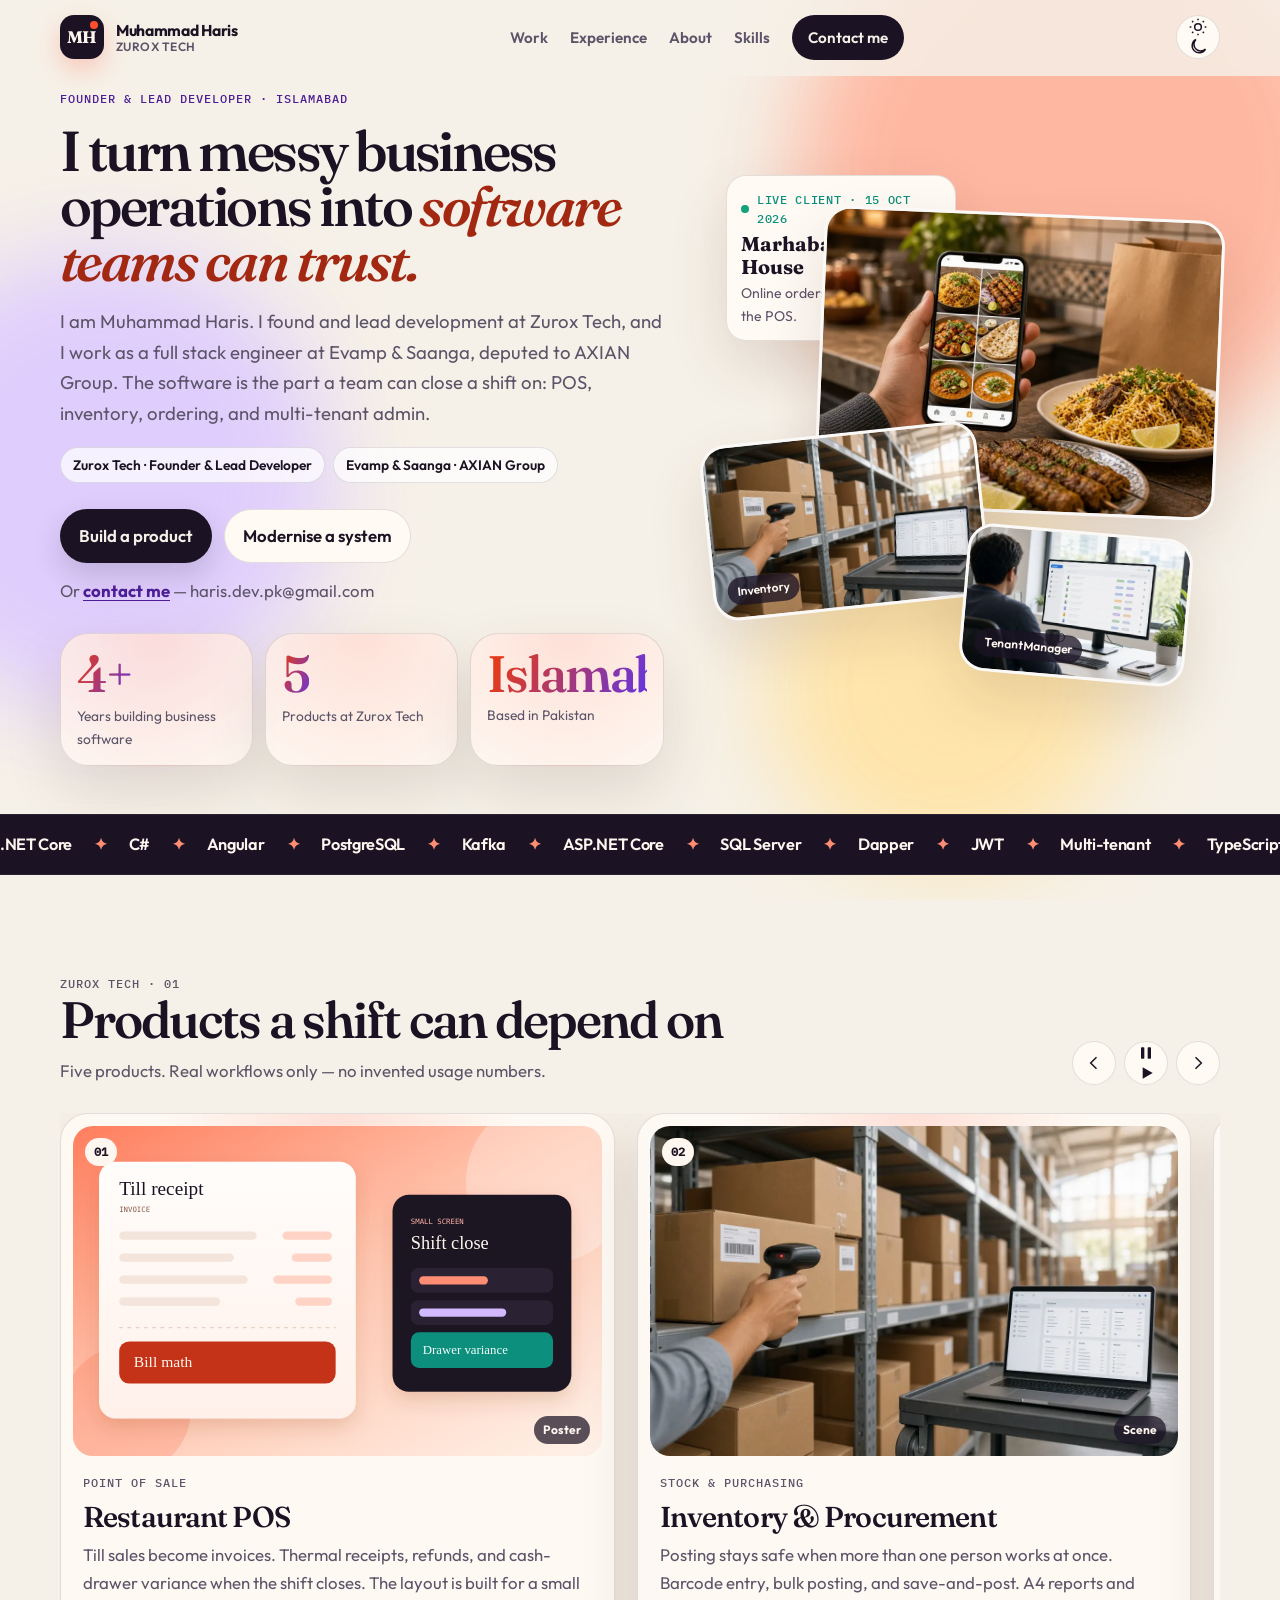
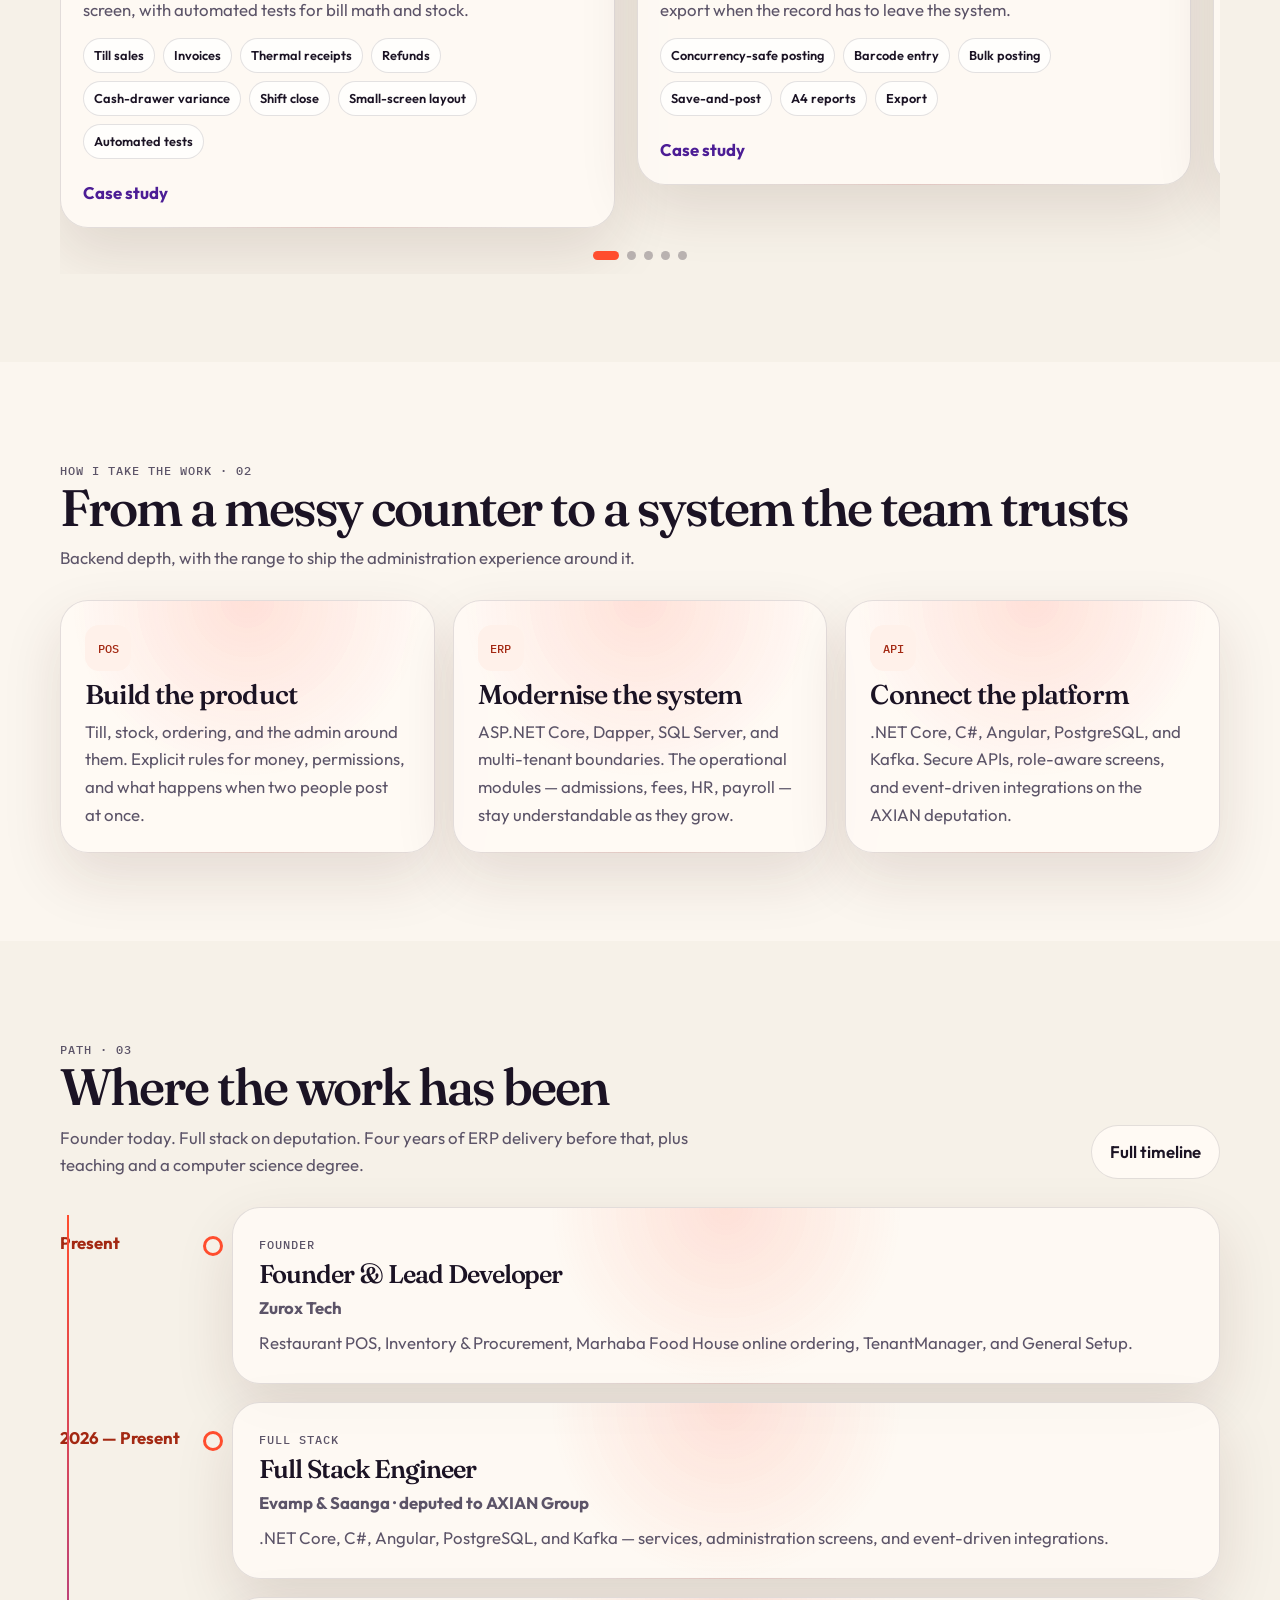
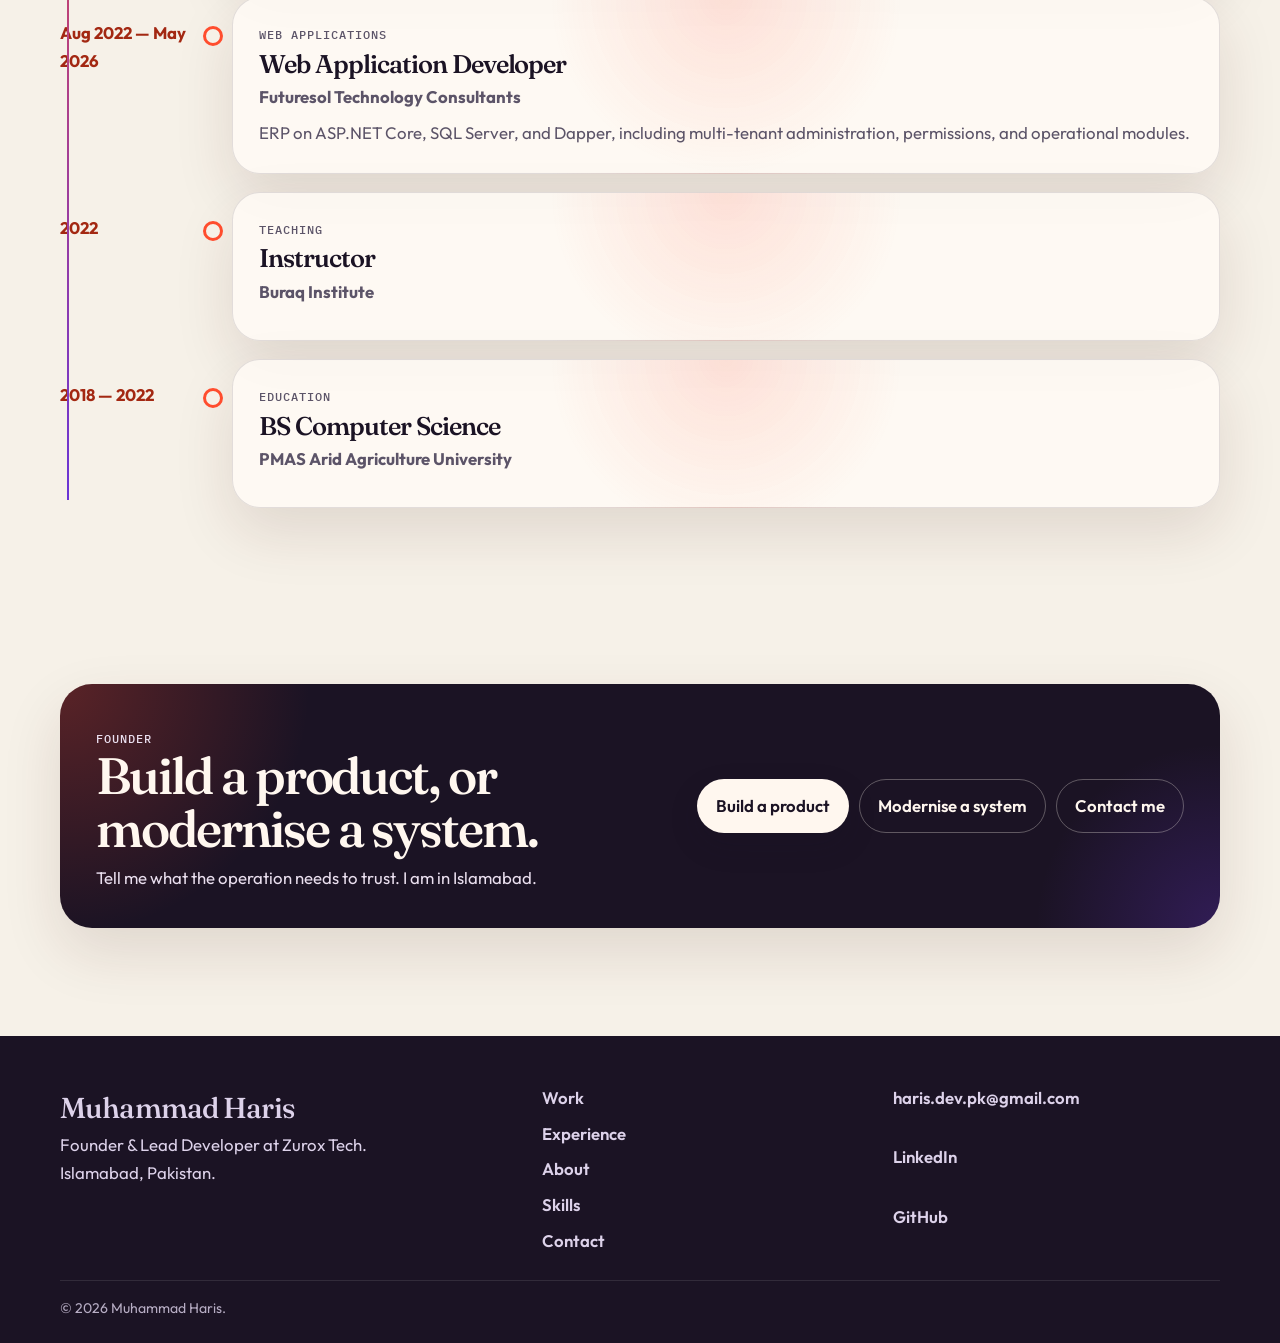
==== commit 1c189aa1: "Redesign the portfolio around the Zurox Tech founder positioning. Replace the job-search framing wit" ====
--- a/index.html
+++ b/index.html
@@ -1 +1,451 @@
-<!doctype html><html lang="en"><head><meta charset="UTF-8"><meta name="viewport" content="width=device-width,initial-scale=1"><link rel="preconnect" href="https://fonts.googleapis.com"><link rel="preconnect" href="https://fonts.gstatic.com" crossorigin><link href="https://fonts.googleapis.com/css2?family=Manrope:wght@400;500;600;700;800&family=Source+Code+Pro:wght@500;600&display=swap" rel="stylesheet"><link rel="stylesheet" href="css/style.css"><title>Muhammad Haris | Full Stack Engineer</title><meta name="description" content=".NET and Angular engineer specializing in enterprise platforms, secure APIs, multi-tenant systems, PostgreSQL, SQL Server and Kafka."></head><body><header class="site-header"><div class="container nav-wrap"><a class="brand" href="index.html"><span>MH</span>Muhammad Haris</a><button class="menu-btn" aria-label="Toggle navigation" aria-expanded="false">☰</button><nav class="nav"><a aria-current="page" href="index.html">Home</a><a href="about.html">About</a><a href="experience.html">Experience</a><a href="projects.html">Projects</a><a href="skills.html">Skills</a><a class="nav-cta" href="contact.html">Contact</a></nav></div></header><main><section class="hero"><div class="container hero-grid"><div><span class="eyebrow">Full Stack Engineer · .NET & Angular</span><h1>I build reliable systems for complex business operations.</h1><p class="lead">From secure APIs and multi-tenant ERP platforms to event-driven integrations and polished administration experiences, I turn operational complexity into software teams can trust.</p><div class="actions"><a class="btn primary" href="projects.html">Explore selected work</a><a class="btn secondary" href="contact.html">Start a conversation</a></div><div class="metrics"><div><strong>4+ years</strong><span>Enterprise software delivery</span></div><div><strong>.NET · Angular</strong><span>Core engineering stack</span></div><div><strong>ERP · SaaS · SSO</strong><span>Product specialization</span></div></div></div><div class="hero-card"><div class="availability"><span></span>Open to senior engineering opportunities</div><h2>Current focus</h2><ul class="check-list"><li>Secure ASP.NET Core APIs and modular platforms</li><li>Multi-tenant data, claims and access control</li><li>Angular administration portals and workflows</li><li>Kafka, PostgreSQL and distributed integrations</li><li>ERP application SSO across General Setup, Inventory and POS</li><li>Production ownership from design to IIS delivery</li></ul><div class="code-strip">public sealed class Engineer : ProductProblemSolver</div></div></div></section><section class="section"><div class="container"><div class="section-heading"><span>01</span><div><h2>Engineering across the product</h2><p>Backend depth with the range to deliver complete business applications.</p></div></div><div class="card-grid three"><article class="card"><div class="icon">API</div><h3>Backend platforms</h3><p>ASP.NET Core, Dapper, EF Core, REST, security middleware and performance-focused data access.</p></article><article class="card"><div class="icon">ERP</div><h3>Enterprise workflows</h3><p>Permissions, approvals, tenant setup, inventory, point of sale, reporting and configuration publishing.</p></article><article class="card"><div class="icon">EVT</div><h3>Connected systems</h3><p>Kafka messaging, PostgreSQL, Entra ID, SSO, real-time updates and third-party integrations.</p></article></div></div></section><section class="section tint"><div class="container"><div class="section-heading"><span>02</span><div><h2>Featured work</h2><p>Recent systems shaped by security, scale and real operational rules.</p></div></div><div class="featured-projects"><article class="feature"><div><span class="project-type">Enterprise administration</span><h3>General Setup Platform</h3><p>A tenant-aware administration platform covering organization structure, users, groups, rights, configuration, audit history and shared ERP foundations.</p><div class="tags"><span>.NET 10</span><span>Dapper</span><span>SQL Server</span><span>Layered Architecture</span></div></div><a href="projects.html#general-setup">View case study →</a></article><article class="feature"><div><span class="project-type">Connected ERP applications</span><h3>Inventory & Point of Sale</h3><p>Companion ERP applications with product management, inventory workflows, category-led POS sales and secure cross-application SSO.</p><div class="tags"><span>ASP.NET Core</span><span>Dapper</span><span>SQL Server</span><span>Inventory</span><span>POS</span><span>SSO</span></div></div><a href="projects.html#inventory-pos">View case study →</a></article></div></div></section><section class="section"><div class="container cta"><div><span class="eyebrow">Need a dependable engineering partner?</span><h2>Let’s build the system behind the workflow.</h2></div><a class="btn primary" href="contact.html">Contact me</a></div></section></main><footer><div class="container footer-wrap"><div><strong>Muhammad Haris</strong><p>Full Stack Engineer building dependable enterprise software.</p></div><div class="footer-links"><a href="mailto:haris.dev.pk@gmail.com">Email</a><a href="https://github.com/devharis-pk" target="_blank" rel="noreferrer">GitHub</a><a href="https://www.linkedin.com/in/muhammad-haris-2297a2146/" target="_blank" rel="noreferrer">LinkedIn</a></div></div><div class="container copyright">© <span id="year"></span> Muhammad Haris. Built with semantic HTML, CSS and JavaScript.</div></footer><script src="js/main.js"></script></body></html>+<!doctype html>
+<html lang="en" class="no-js">
+<head>
+  <meta charset="utf-8">
+  <meta name="viewport" content="width=device-width, initial-scale=1">
+  <title>Muhammad Haris | Founder &amp; Lead Developer at Zurox Tech</title>
+  <meta name="description" content="Muhammad Haris, founder and lead developer at Zurox Tech, turns messy business operations into software teams can trust. POS, inventory, online ordering, and multi-tenant admin. Islamabad.">
+  <link rel="canonical" href="https://devharis-pk.github.io/">
+  <meta name="author" content="Muhammad Haris">
+  <meta name="theme-color" content="#f6f1e8">
+  <meta name="robots" content="index,follow">
+  <meta property="og:type" content="website">
+  <meta property="og:site_name" content="Muhammad Haris">
+  <meta property="og:url" content="https://devharis-pk.github.io/">
+  <meta property="og:title" content="Muhammad Haris | Founder &amp; Lead Developer at Zurox Tech">
+  <meta property="og:description" content="I turn messy business operations into software teams can trust. Restaurant POS, inventory, Marhaba Food House ordering, and multi-tenant admin.">
+  <meta property="og:image" content="https://devharis-pk.github.io/assets/og.jpg">
+  <meta property="og:image:width" content="1200">
+  <meta property="og:image:height" content="630">
+  <meta property="og:image:alt" content="Muhammad Haris, founder and lead developer at Zurox Tech.">
+  <meta name="twitter:card" content="summary_large_image">
+  <meta name="twitter:title" content="Muhammad Haris | Founder &amp; Lead Developer at Zurox Tech">
+  <meta name="twitter:description" content="I turn messy business operations into software teams can trust.">
+  <meta name="twitter:image" content="https://devharis-pk.github.io/assets/og.jpg">
+  <link rel="icon" href="assets/favicon.svg" type="image/svg+xml">
+  <link rel="preload" href="assets/fonts/fraunces-roman.woff2" as="font" type="font/woff2" crossorigin>
+  <link rel="preload" href="assets/fonts/outfit.woff2" as="font" type="font/woff2" crossorigin>
+  <link rel="stylesheet" href="https://cdn.jsdelivr.net/npm/swiper@11.2.10/swiper-bundle.min.css">
+  <link rel="stylesheet" href="css/style.css">
+  <script type="application/ld+json">
+  {
+    "@context": "https://schema.org",
+    "@type": "Person",
+    "name": "Muhammad Haris",
+    "url": "https://devharis-pk.github.io/",
+    "email": "mailto:haris.dev.pk@gmail.com",
+    "jobTitle": "Founder & Lead Developer",
+    "worksFor": { "@type": "Organization", "name": "Zurox Tech" },
+    "address": { "@type": "PostalAddress", "addressLocality": "Islamabad", "addressCountry": "PK" },
+    "alumniOf": { "@type": "CollegeOrUniversity", "name": "PMAS Arid Agriculture University" },
+    "sameAs": [
+      "https://www.linkedin.com/in/devharis-pk/",
+      "https://github.com/devharis-pk"
+    ]
+  }
+  </script>
+  <script>
+    document.documentElement.classList.replace("no-js", "js");
+    try {
+      var storedTheme = localStorage.getItem("haris-theme");
+      if (storedTheme === "dark" || storedTheme === "light") document.documentElement.setAttribute("data-theme", storedTheme);
+    } catch (e) {}
+    if (!window.matchMedia("(prefers-reduced-motion: reduce)").matches) document.documentElement.classList.add("anim-type");
+  </script>
+</head>
+<body>
+  <a class="skip" href="#main">Skip to content</a>
+  <div class="atmosphere" aria-hidden="true">
+    <span class="blob blob-a"></span>
+    <span class="blob blob-b"></span>
+    <span class="blob blob-c"></span>
+  </div>
+  <header class="site-header">
+    <div class="nav-wrap">
+      <a class="brand" href="index.html">
+        <span class="mark" aria-hidden="true">MH</span>
+        <span class="brand-text"><strong>Muhammad Haris</strong><small>Zurox Tech</small></span>
+      </a>
+      <nav id="site-nav" class="nav" aria-label="Primary">
+        <a href="projects.html">Work</a>
+        <a href="experience.html">Experience</a>
+        <a href="about.html">About</a>
+        <a href="skills.html">Skills</a>
+        <a class="nav-cta" href="contact.html">Contact me</a>
+      </nav>
+      <div class="header-tools">
+        <button class="theme-toggle" type="button" aria-pressed="false" aria-label="Switch to dark theme">
+          <svg class="icon-sun" viewBox="0 0 24 24" aria-hidden="true" fill="none" stroke="currentColor" stroke-width="1.8"><circle cx="12" cy="12" r="4"/><path d="M12 2v2M12 20v2M4.9 4.9l1.4 1.4M17.7 17.7l1.4 1.4M2 12h2M20 12h2M4.9 19.1l1.4-1.4M17.7 6.3l1.4-1.4"/></svg>
+          <svg class="icon-moon" viewBox="0 0 24 24" aria-hidden="true" fill="none" stroke="currentColor" stroke-width="1.8"><path d="M21 14.5A8.5 8.5 0 1 1 9.5 3 7 7 0 0 0 21 14.5z"/></svg>
+        </button>
+        <button class="menu-btn" type="button" aria-expanded="false" aria-controls="site-nav">
+          <span class="menu-lines"></span>
+          <span class="sr-only">Menu</span>
+        </button>
+      </div>
+    </div>
+  </header>
+  <main id="main">
+    <section class="hero">
+      <div class="container hero-grid">
+        <div class="hero-copy">
+          <p class="eyebrow">Founder &amp; Lead Developer · Islamabad</p>
+          <h1 class="hero-title">
+            <span class="sr-only">I turn messy business operations into software teams can trust.</span>
+            <span class="typed-sizer">I turn messy business operations into <em>software teams can trust.</em></span>
+            <span class="typed-visual" aria-hidden="true"><span class="caret"></span></span>
+          </h1>
+          <p class="lead">I am Muhammad Haris. I found and lead development at Zurox Tech, and I work as a full stack engineer at Evamp &amp; Saanga, deputed to AXIAN Group. The software is the part a team can close a shift on: POS, inventory, ordering, and multi-tenant admin.</p>
+          <ul class="role-pills">
+            <li>Zurox Tech · Founder &amp; Lead Developer</li>
+            <li>Evamp &amp; Saanga · AXIAN Group</li>
+          </ul>
+          <div class="actions">
+            <a class="btn btn-primary" href="contact.html#build">Build a product</a>
+            <a class="btn btn-secondary" href="contact.html#modernise">Modernise a system</a>
+          </div>
+          <p class="hero-note">Or <a href="contact.html">contact me</a> — haris.dev.pk@gmail.com</p>
+          <div class="stats">
+            <div class="stat">
+              <p class="stat-value"><span data-count="4" data-suffix="+" aria-hidden="true">4+</span><span class="sr-only">4+ years</span></p>
+              <p class="stat-label">Years building business software</p>
+            </div>
+            <div class="stat">
+              <p class="stat-value"><span data-count="5" aria-hidden="true">5</span><span class="sr-only">5 products</span></p>
+              <p class="stat-label">Products at Zurox Tech</p>
+            </div>
+            <div class="stat">
+              <p class="stat-word">Islamabad</p>
+              <p class="stat-label">Based in Pakistan</p>
+            </div>
+          </div>
+        </div>
+        <div class="hero-stage">
+          <aside class="float-card">
+            <div class="live-row"><span class="pulse" aria-hidden="true"></span> Live client · 15 Oct 2026</div>
+            <strong>Marhaba Food House</strong>
+            <p>Online orders flow into the POS.</p>
+          </aside>
+          <figure class="shot shot-a">
+            <picture>
+              <source srcset="assets/images/marhaba.webp" type="image/webp">
+              <img src="assets/images/marhaba.jpg" width="1280" height="720" alt="A phone showing a food menu beside biryani, seekh kebabs, lime, and a takeaway bag." fetchpriority="high">
+            </picture>
+            <figcaption>Marhaba Food House</figcaption>
+          </figure>
+          <figure class="shot shot-b">
+            <picture>
+              <source srcset="assets/images/inventory.webp" type="image/webp">
+              <img src="assets/images/inventory.jpg" width="1280" height="720" alt="A person scanning a barcode on a carton in a warehouse aisle, with an inventory laptop nearby.">
+            </picture>
+            <figcaption>Inventory</figcaption>
+          </figure>
+          <figure class="shot shot-c">
+            <picture>
+              <source srcset="assets/images/tenant.webp" type="image/webp">
+              <img src="assets/images/tenant.jpg" width="1280" height="720" alt="A person reviewing a user-administration screen with role markers on a desktop monitor." loading="lazy">
+            </picture>
+            <figcaption>TenantManager</figcaption>
+          </figure>
+        </div>
+      </div>
+    </section>
+
+    <section class="marquee" aria-label="Core technologies">
+      <div class="marquee-track">
+        <p class="marquee-group">
+          <span>.NET Core</span><span class="sep" aria-hidden="true">✦</span>
+          <span>C#</span><span class="sep" aria-hidden="true">✦</span>
+          <span>Angular</span><span class="sep" aria-hidden="true">✦</span>
+          <span>PostgreSQL</span><span class="sep" aria-hidden="true">✦</span>
+          <span>Kafka</span><span class="sep" aria-hidden="true">✦</span>
+          <span>ASP.NET Core</span><span class="sep" aria-hidden="true">✦</span>
+          <span>SQL Server</span><span class="sep" aria-hidden="true">✦</span>
+          <span>Dapper</span><span class="sep" aria-hidden="true">✦</span>
+          <span>JWT</span><span class="sep" aria-hidden="true">✦</span>
+          <span>Multi-tenant</span><span class="sep" aria-hidden="true">✦</span>
+          <span>TypeScript</span><span class="sep" aria-hidden="true">✦</span>
+          <span>RBAC</span><span class="sep" aria-hidden="true">✦</span>
+        </p>
+        <p class="marquee-group" aria-hidden="true">
+          <span>.NET Core</span><span class="sep">✦</span>
+          <span>C#</span><span class="sep">✦</span>
+          <span>Angular</span><span class="sep">✦</span>
+          <span>PostgreSQL</span><span class="sep">✦</span>
+          <span>Kafka</span><span class="sep">✦</span>
+          <span>ASP.NET Core</span><span class="sep">✦</span>
+          <span>SQL Server</span><span class="sep">✦</span>
+          <span>Dapper</span><span class="sep">✦</span>
+          <span>JWT</span><span class="sep">✦</span>
+          <span>Multi-tenant</span><span class="sep">✦</span>
+          <span>TypeScript</span><span class="sep">✦</span>
+          <span>RBAC</span><span class="sep">✦</span>
+        </p>
+      </div>
+    </section>
+
+    <section class="section" id="work">
+      <div class="container">
+        <div class="section-head">
+          <div data-reveal>
+            <p class="eyebrow">Zurox Tech · 01</p>
+            <h2>Products a shift can depend on</h2>
+            <p>Five products. Real workflows only — no invented usage numbers.</p>
+          </div>
+          <div class="slider-controls">
+            <button class="slider-btn js-prev" type="button" aria-label="Previous product">
+              <svg viewBox="0 0 24 24" aria-hidden="true" fill="none" stroke="currentColor" stroke-width="1.8"><path d="M15 5 8 12l7 7"/></svg>
+            </button>
+            <button class="slider-btn js-pause" type="button" aria-pressed="false" aria-label="Pause product slideshow">
+              <svg class="icon-pause" viewBox="0 0 24 24" aria-hidden="true" fill="currentColor"><rect x="6" y="5" width="4" height="14" rx="1"/><rect x="14" y="5" width="4" height="14" rx="1"/></svg>
+              <svg class="icon-play" viewBox="0 0 24 24" aria-hidden="true" fill="currentColor"><path d="M8 5v14l12-7z"/></svg>
+            </button>
+            <button class="slider-btn js-next" type="button" aria-label="Next product">
+              <svg viewBox="0 0 24 24" aria-hidden="true" fill="none" stroke="currentColor" stroke-width="1.8"><path d="m9 5 7 7-7 7"/></svg>
+            </button>
+          </div>
+        </div>
+        <div class="swiper product-swiper">
+          <div class="swiper-wrapper">
+            <article class="swiper-slide">
+              <div class="product-card tilt-card">
+                <div class="product-media">
+                  <img src="assets/images/pos-mark.svg" width="1280" height="720" alt="Illustrated poster for Restaurant POS: a receipt, a small-screen panel, and a shift-close mark.">
+                  <span class="product-index">01</span>
+                  <span class="media-note">Poster</span>
+                </div>
+                <div class="product-body">
+                  <p class="eyebrow">Point of sale</p>
+                  <h3>Restaurant POS</h3>
+                  <p>Till sales become invoices. Thermal receipts, refunds, and cash-drawer variance when the shift closes. The layout is built for a small screen, with automated tests for bill math and stock.</p>
+                  <ul class="chips">
+                    <li>Till sales</li><li>Invoices</li><li>Thermal receipts</li><li>Refunds</li><li>Cash-drawer variance</li><li>Shift close</li><li>Small-screen layout</li><li>Automated tests</li>
+                  </ul>
+                  <a class="more" href="projects.html#restaurant-pos">Case study</a>
+                </div>
+              </div>
+            </article>
+            <article class="swiper-slide">
+              <div class="product-card tilt-card">
+                <div class="product-media">
+                  <picture>
+                    <source srcset="assets/images/inventory.webp" type="image/webp">
+                    <img src="assets/images/inventory.jpg" width="1280" height="720" alt="Warehouse aisle where a carton barcode is being scanned, with stock shelves and a laptop." loading="lazy">
+                  </picture>
+                  <span class="product-index">02</span>
+                  <span class="media-note">Scene</span>
+                </div>
+                <div class="product-body">
+                  <p class="eyebrow">Stock &amp; purchasing</p>
+                  <h3>Inventory &amp; Procurement</h3>
+                  <p>Posting stays safe when more than one person works at once. Barcode entry, bulk posting, and save-and-post. A4 reports and export when the record has to leave the system.</p>
+                  <ul class="chips">
+                    <li>Concurrency-safe posting</li><li>Barcode entry</li><li>Bulk posting</li><li>Save-and-post</li><li>A4 reports</li><li>Export</li>
+                  </ul>
+                  <a class="more" href="projects.html#inventory">Case study</a>
+                </div>
+              </div>
+            </article>
+            <article class="swiper-slide">
+              <div class="product-card tilt-card">
+                <div class="product-media">
+                  <picture>
+                    <source srcset="assets/images/marhaba.webp" type="image/webp">
+                    <img src="assets/images/marhaba.jpg" width="1280" height="720" alt="Phone with a food ordering grid next to plated biryani and grilled kebabs." loading="lazy">
+                  </picture>
+                  <span class="product-index">03</span>
+                  <span class="media-note">Live · 15 Oct 2026</span>
+                </div>
+                <div class="product-body">
+                  <p class="eyebrow">Online ordering</p>
+                  <h3>Marhaba Food House</h3>
+                  <p>A live client, launched 15 October 2026. Guests order from the live POS menu for delivery or pickup and track the order. Orders flow into the POS. The restaurant has a CMS and branch selection.</p>
+                  <ul class="chips">
+                    <li>Live POS menu</li><li>Delivery</li><li>Pickup</li><li>Order tracking</li><li>Orders into POS</li><li>CMS</li><li>Branch selection</li>
+                  </ul>
+                  <a class="more" href="projects.html#marhaba">Case study</a>
+                </div>
+              </div>
+            </article>
+            <article class="swiper-slide">
+              <div class="product-card tilt-card">
+                <div class="product-media">
+                  <picture>
+                    <source srcset="assets/images/tenant.webp" type="image/webp">
+                    <img src="assets/images/tenant.jpg" width="1280" height="720" alt="Desktop monitor showing a list of users with coloured role markers and lock icons." loading="lazy">
+                  </picture>
+                  <span class="product-index">04</span>
+                  <span class="media-note">Scene</span>
+                </div>
+                <div class="product-body">
+                  <p class="eyebrow">Tenant operations</p>
+                  <h3>TenantManager</h3>
+                  <p>Multi-tenant administration on PostgreSQL. Role-based authorization, plus user and password management, so one tenant’s boundary stays intact.</p>
+                  <ul class="chips">
+                    <li>Multi-tenant admin</li><li>PostgreSQL</li><li>Role-based authorization</li><li>Users</li><li>Password management</li>
+                  </ul>
+                  <a class="more" href="projects.html#tenant-manager">Case study</a>
+                </div>
+              </div>
+            </article>
+            <article class="swiper-slide">
+              <div class="product-card tilt-card">
+                <div class="product-media">
+                  <img src="assets/images/setup-mark.svg" width="1280" height="720" alt="Illustrated poster for General Setup: users, roles, modules, JWT, tenants, and an audit history." loading="lazy">
+                  <span class="product-index">05</span>
+                  <span class="media-note">Poster</span>
+                </div>
+                <div class="product-body">
+                  <p class="eyebrow">Enterprise admin</p>
+                  <h3>General Setup</h3>
+                  <p>The admin platform under the suite: users, groups, roles, and modules, with granular permissions, JWT, multi-tenant resolution, and an audit history.</p>
+                  <ul class="chips">
+                    <li>Users</li><li>Groups</li><li>Roles</li><li>Modules</li><li>Granular permissions</li><li>JWT</li><li>Multi-tenant resolution</li><li>Audit history</li>
+                  </ul>
+                  <a class="more" href="projects.html#general-setup">Case study</a>
+                </div>
+              </div>
+            </article>
+          </div>
+          <div class="swiper-pagination"></div>
+        </div>
+      </div>
+    </section>
+
+    <section class="section band" id="approach">
+      <div class="container">
+        <div class="section-head" data-reveal>
+          <div>
+            <p class="eyebrow">How I take the work · 02</p>
+            <h2>From a messy counter to a system the team trusts</h2>
+            <p>Backend depth, with the range to ship the administration experience around it.</p>
+          </div>
+        </div>
+        <div class="card-grid">
+          <article class="card tilt-card" data-reveal>
+            <div class="icon-badge">POS</div>
+            <h3>Build the product</h3>
+            <p>Till, stock, ordering, and the admin around them. Explicit rules for money, permissions, and what happens when two people post at once.</p>
+          </article>
+          <article class="card tilt-card" data-reveal>
+            <div class="icon-badge">ERP</div>
+            <h3>Modernise the system</h3>
+            <p>ASP.NET Core, Dapper, SQL Server, and multi-tenant boundaries. The operational modules — admissions, fees, HR, payroll — stay understandable as they grow.</p>
+          </article>
+          <article class="card tilt-card" data-reveal>
+            <div class="icon-badge">API</div>
+            <h3>Connect the platform</h3>
+            <p>.NET Core, C#, Angular, PostgreSQL, and Kafka. Secure APIs, role-aware screens, and event-driven integrations on the AXIAN deputation.</p>
+          </article>
+        </div>
+      </div>
+    </section>
+
+    <section class="section" id="experience">
+      <div class="container">
+        <div class="section-head" data-reveal>
+          <div>
+            <p class="eyebrow">Path · 03</p>
+            <h2>Where the work has been</h2>
+            <p>Founder today. Full stack on deputation. Four years of ERP delivery before that, plus teaching and a computer science degree.</p>
+          </div>
+          <a class="btn btn-secondary" href="experience.html">Full timeline</a>
+        </div>
+        <ol class="timeline">
+          <li class="timeline-item" data-reveal>
+            <div class="timeline-when">Present</div>
+            <article class="timeline-card">
+              <p class="eyebrow">Founder</p>
+              <h3>Founder &amp; Lead Developer</h3>
+              <p class="org">Zurox Tech</p>
+              <p>Restaurant POS, Inventory &amp; Procurement, Marhaba Food House online ordering, TenantManager, and General Setup.</p>
+            </article>
+          </li>
+          <li class="timeline-item" data-reveal>
+            <div class="timeline-when">2026 — Present</div>
+            <article class="timeline-card">
+              <p class="eyebrow">Full stack</p>
+              <h3>Full Stack Engineer</h3>
+              <p class="org">Evamp &amp; Saanga · deputed to AXIAN Group</p>
+              <p>.NET Core, C#, Angular, PostgreSQL, and Kafka — services, administration screens, and event-driven integrations.</p>
+            </article>
+          </li>
+          <li class="timeline-item" data-reveal>
+            <div class="timeline-when">Aug 2022 — May 2026</div>
+            <article class="timeline-card">
+              <p class="eyebrow">Web applications</p>
+              <h3>Web Application Developer</h3>
+              <p class="org">Futuresol Technology Consultants</p>
+              <p>ERP on ASP.NET Core, SQL Server, and Dapper, including multi-tenant administration, permissions, and operational modules.</p>
+            </article>
+          </li>
+          <li class="timeline-item" data-reveal>
+            <div class="timeline-when">2022</div>
+            <article class="timeline-card">
+              <p class="eyebrow">Teaching</p>
+              <h3>Instructor</h3>
+              <p class="org">Buraq Institute</p>
+            </article>
+          </li>
+          <li class="timeline-item" data-reveal>
+            <div class="timeline-when">2018 — 2022</div>
+            <article class="timeline-card">
+              <p class="eyebrow">Education</p>
+              <h3>BS Computer Science</h3>
+              <p class="org">PMAS Arid Agriculture University</p>
+            </article>
+          </li>
+        </ol>
+      </div>
+    </section>
+
+    <section class="section" id="contact-cta">
+      <div class="container">
+        <div class="cta-band" data-reveal>
+          <div>
+            <p class="eyebrow on-dark">Founder</p>
+            <h2>Build a product, or modernise a system.</h2>
+            <p>Tell me what the operation needs to trust. I am in Islamabad.</p>
+          </div>
+          <div class="cta-actions">
+            <a class="btn btn-primary" href="contact.html#build">Build a product</a>
+            <a class="btn btn-secondary" href="contact.html#modernise">Modernise a system</a>
+            <a class="btn btn-secondary" href="contact.html">Contact me</a>
+          </div>
+        </div>
+      </div>
+    </section>
+
+    <!-- Reserved for real client testimonials. Stays hidden until quotes exist. -->
+    <section id="testimonials" class="testimonials" hidden>
+      <h2>Testimonials</h2>
+      <p>No testimonials are published yet.</p>
+    </section>
+  </main>
+  <footer class="site-footer">
+    <div class="container footer-grid">
+      <div>
+        <p class="footer-brand">Muhammad Haris</p>
+        <p>Founder &amp; Lead Developer at Zurox Tech. Islamabad, Pakistan.</p>
+      </div>
+      <nav aria-label="Footer">
+        <a href="projects.html">Work</a>
+        <a href="experience.html">Experience</a>
+        <a href="about.html">About</a>
+        <a href="skills.html">Skills</a>
+        <a href="contact.html">Contact</a>
+      </nav>
+      <div class="footer-links">
+        <a href="mailto:haris.dev.pk@gmail.com">haris.dev.pk@gmail.com</a>
+        <a href="https://www.linkedin.com/in/devharis-pk/" target="_blank" rel="noreferrer noopener me">LinkedIn</a>
+        <a href="https://github.com/devharis-pk" target="_blank" rel="noreferrer noopener me">GitHub</a>
+      </div>
+    </div>
+    <div class="container copyright">© <span id="year"></span> Muhammad Haris.</div>
+  </footer>
+  <script src="https://cdn.jsdelivr.net/npm/swiper@11.2.10/swiper-bundle.min.js"></script>
+  <script src="https://cdn.jsdelivr.net/npm/gsap@3.12.7/dist/gsap.min.js"></script>
+  <script src="https://cdn.jsdelivr.net/npm/gsap@3.12.7/dist/ScrollTrigger.min.js"></script>
+  <script src="js/main.js"></script>
+</body>
+</html>
--- a/css/style.css
+++ b/css/style.css
@@ -1 +1,760 @@
-:root{--ink:#101828;--muted:#56657a;--line:#dce4ee;--soft:#f4f7fb;--brand:#155eef;--brand-dark:#0b4bc7;--navy:#0b1220;--white:#fff;--green:#0f9f6e;--shadow:0 22px 65px rgba(22,42,75,.10);--shadow-sm:0 10px 30px rgba(22,42,75,.07);--radius:24px}*{box-sizing:border-box}html{scroll-behavior:smooth}body{margin:0;font-family:Manrope,system-ui,sans-serif;color:var(--ink);background:#fff;line-height:1.7}a{color:inherit;text-decoration:none}::selection{background:#dce8ff}.container{width:min(1160px,calc(100% - 40px));margin:auto}.narrow{max-width:880px}.site-header{position:sticky;top:0;z-index:30;background:rgba(255,255,255,.9);backdrop-filter:blur(18px);border-bottom:1px solid rgba(220,228,238,.82)}.nav-wrap{min-height:78px;display:flex;align-items:center;justify-content:space-between}.brand{font-weight:800;display:flex;align-items:center;gap:12px;letter-spacing:-.02em}.brand span{display:grid;place-items:center;width:42px;height:42px;border-radius:14px;background:linear-gradient(145deg,var(--brand),#6c8cff);color:#fff;box-shadow:0 10px 24px rgba(21,94,239,.25)}.nav{display:flex;align-items:center;gap:25px}.nav a{font-size:14px;font-weight:700;color:#46546a}.nav a:hover,.nav a[aria-current=page]{color:var(--brand)}.nav-cta{padding:10px 17px;background:var(--navy);color:#fff!important;border-radius:12px}.menu-btn{display:none;border:0;background:transparent;font-size:25px;color:var(--ink)}.hero{padding:112px 0 92px;overflow:hidden;background:radial-gradient(circle at 82% 17%,#dce8ff 0,transparent 27%),linear-gradient(135deg,#fff 0%,#f5f8ff 65%,#edf3ff 100%)}.hero-grid{display:grid;grid-template-columns:1.2fr .8fr;gap:60px;align-items:center}.eyebrow,.project-type{font:600 13px "Source Code Pro",monospace;text-transform:uppercase;letter-spacing:.08em;color:var(--brand)}h1,h2,h3,p{margin-top:0}h1{font-size:clamp(44px,6vw,76px);line-height:1.03;letter-spacing:-.05em;margin:18px 0 25px}.lead{font-size:20px;color:var(--muted);max-width:780px}.actions{display:flex;flex-wrap:wrap;gap:14px;margin-top:32px}.btn{display:inline-flex;align-items:center;justify-content:center;padding:13px 22px;border-radius:12px;font-weight:800;border:1px solid transparent;transition:.2s ease}.btn:hover{transform:translateY(-2px)}.primary{background:var(--brand);color:#fff;box-shadow:0 12px 26px rgba(21,94,239,.23)}.primary:hover{background:var(--brand-dark)}.secondary{border-color:var(--line);background:#fff}.metrics{display:grid;grid-template-columns:repeat(3,1fr);gap:18px;margin-top:52px}.metrics div{border-top:1px solid var(--line);padding-top:18px}.metrics strong{font-size:21px;display:block;letter-spacing:-.02em}.metrics span{font-size:13px;color:var(--muted)}.hero-card,.card,.profile-panel,.timeline-card,.case-study,.contact-card{background:#fff;border:1px solid var(--line);border-radius:var(--radius);box-shadow:var(--shadow-sm)}.hero-card{padding:32px;position:relative}.hero-card:before{content:"";position:absolute;inset:0 0 auto;height:4px;border-radius:24px 24px 0 0;background:linear-gradient(90deg,var(--brand),#8a6cff)}.hero-card h2{margin:24px 0 14px}.availability{font-size:13px;color:var(--muted)}.availability span{display:inline-block;width:9px;height:9px;border-radius:50%;background:var(--green);margin-right:8px}.check-list{padding:0;list-style:none}.check-list li{padding:8px 0 8px 28px;position:relative}.check-list li:before{content:"✓";position:absolute;left:0;color:var(--green);font-weight:800}.code-strip{margin-top:22px;padding:14px;border-radius:12px;background:var(--navy);color:#cfe0ff;font:500 12px "Source Code Pro",monospace}.section{padding:96px 0}.tint{background:var(--soft)}.section-heading{display:flex;gap:22px;align-items:flex-start;margin-bottom:42px}.section-heading>span{font:600 13px "Source Code Pro",monospace;color:var(--brand);padding-top:9px}.section-heading h2{font-size:clamp(32px,4vw,42px);line-height:1.15;margin-bottom:8px;letter-spacing:-.035em}.section-heading p{color:var(--muted)}.card-grid{display:grid;gap:24px}.card-grid.three{grid-template-columns:repeat(3,1fr)}.card{padding:30px;transition:.2s ease}.card:hover,.feature:hover,.case-study:hover{transform:translateY(-4px);box-shadow:var(--shadow)}.card p{color:var(--muted)}.icon{width:50px;height:50px;display:grid;place-items:center;background:#eaf1ff;color:var(--brand);font-weight:800;border-radius:15px;margin-bottom:20px}.featured-projects{display:grid;grid-template-columns:1fr 1fr;gap:24px}.feature{background:#fff;border:1px solid var(--line);border-radius:var(--radius);padding:32px;display:flex;flex-direction:column;justify-content:space-between;min-height:340px;transition:.2s ease}.feature p{color:var(--muted)}.feature>a{color:var(--brand);font-weight:800}.tags{display:flex;flex-wrap:wrap;gap:8px}.tags span{background:#eef3fb;border:1px solid #dce5f2;padding:7px 10px;border-radius:999px;font-size:12px;font-weight:700;color:#445670}.cta{display:flex;align-items:center;justify-content:space-between;gap:30px;padding:50px;border-radius:var(--radius);background:linear-gradient(125deg,var(--navy),#16294d);color:#fff;box-shadow:var(--shadow)}.cta h2{font-size:36px;margin:8px 0 0}.page-hero{padding:104px 0 72px;background:radial-gradient(circle at 78% 5%,#e1eaff 0,transparent 28%),linear-gradient(180deg,#f7f9fd,#fff)}.page-hero h1{font-size:clamp(40px,5vw,64px)}.two-col{display:grid;grid-template-columns:1.2fr .8fr;gap:60px;align-items:start}.two-col p{font-size:18px;color:var(--muted)}.profile-panel{padding:30px}.avatar{width:86px;height:86px;display:grid;place-items:center;border-radius:25px;background:linear-gradient(145deg,var(--brand),#6c8cff);color:#fff;font-size:28px;font-weight:800}.profile-panel dl div{display:flex;justify-content:space-between;gap:20px;padding:15px 0;border-bottom:1px solid var(--line)}dt{color:var(--muted)}dd{margin:0;font-weight:700;text-align:right}.timeline{position:relative}.timeline-item{display:grid;grid-template-columns:185px 1fr;gap:30px;margin-bottom:32px}.timeline-date{font-weight:800;color:var(--brand);padding-top:24px}.timeline-card{padding:34px}.timeline-card h2{font-size:30px;margin:7px 0 4px}.timeline-card .company{font-weight:800;color:#334155;margin-bottom:14px}.timeline-card p{color:var(--muted)}.project-list{display:grid;gap:28px}.case-study{padding:38px;scroll-margin-top:100px;transition:.2s ease}.case-head{display:flex;justify-content:space-between;gap:30px}.case-head h2{font-size:34px;margin:8px 0}.number{font-size:52px;font-weight:800;color:#dce7f8}.case-study>p{font-size:18px;color:var(--muted);max-width:920px}.case-grid{display:grid;grid-template-columns:1fr 1fr;gap:35px;margin:28px 0}.case-grid ul{padding-left:20px;color:var(--muted)}.project-links{display:flex;gap:16px;margin-top:24px}.project-links a{font-weight:800;color:var(--brand)}.skill-groups{display:grid;gap:6px}.skill-groups article{padding:30px;border-bottom:1px solid var(--line)}.tags.large span{font-size:14px;padding:10px 14px}.contact-grid{display:grid;grid-template-columns:repeat(3,1fr);gap:24px}.contact-card{padding:32px}.contact-card h2{font-size:22px;overflow-wrap:anywhere}.contact-card p{color:var(--muted);min-height:82px}footer{background:var(--navy);color:#fff;padding:58px 0 24px}.footer-wrap{display:flex;justify-content:space-between;gap:30px}.footer-wrap p,.copyright{color:#9ca8bb}.footer-links{display:flex;flex-wrap:wrap;gap:22px}.copyright{border-top:1px solid #29364b;margin-top:32px;padding-top:22px;font-size:13px}@media(max-width:900px){.menu-btn{display:block}.nav{display:none;position:absolute;top:78px;left:0;right:0;background:#fff;padding:22px;flex-direction:column;align-items:stretch;border-bottom:1px solid var(--line);box-shadow:var(--shadow-sm)}.nav.open{display:flex}.nav-cta{text-align:center}.hero-grid,.two-col,.case-grid{grid-template-columns:1fr}.contact-grid{grid-template-columns:1fr 1fr}.hero{padding-top:72px}.card-grid.three,.featured-projects{grid-template-columns:1fr}.timeline-item{grid-template-columns:1fr;gap:7px}.metrics{grid-template-columns:1fr}.cta,.footer-wrap{align-items:flex-start;flex-direction:column}.case-head{align-items:flex-start}.number{font-size:34px}}@media(max-width:620px){.container{width:min(100% - 28px,1160px)}h1{font-size:42px}.section{padding:72px 0}.page-hero{padding:76px 0 48px}.actions{flex-direction:column}.btn{width:100%}.contact-grid{grid-template-columns:1fr}.case-study,.timeline-card,.card,.contact-card{padding:24px}.cta{padding:30px}.section-heading{gap:12px}.brand{font-size:14px}}+@font-face {
+  font-family: Fraunces;
+  src: url("../assets/fonts/fraunces-roman.woff2") format("woff2");
+  font-weight: 500 700;
+  font-style: normal;
+  font-display: swap;
+}
+@font-face {
+  font-family: Fraunces;
+  src: url("../assets/fonts/fraunces-italic.woff2") format("woff2");
+  font-weight: 500 700;
+  font-style: italic;
+  font-display: swap;
+}
+@font-face {
+  font-family: Outfit;
+  src: url("../assets/fonts/outfit.woff2") format("woff2");
+  font-weight: 400 700;
+  font-style: normal;
+  font-display: swap;
+}
+@font-face {
+  font-family: "IBM Plex Mono";
+  src: url("../assets/fonts/ibm-plex-mono-500.woff2") format("woff2");
+  font-weight: 500;
+  font-style: normal;
+  font-display: swap;
+}
+
+:root {
+  --bg: #f6f1e8;
+  --bg-elev: #fffaf4;
+  --ink: #1b1324;
+  --muted: #5c5468;
+  --line: rgba(27, 19, 36, 0.12);
+  --card: rgba(255, 251, 246, 0.82);
+  --coral: #ff4d2e;
+  --coral-ink: #a32812;
+  --violet: #6a35d6;
+  --violet-ink: #4c1d95;
+  --gold: #e39b08;
+  --teal: #0c8f7d;
+  --navy: #1b1324;
+  --shadow: 0 24px 60px rgba(64, 28, 18, 0.12);
+  --header: rgba(246, 241, 232, 0.82);
+  --chip: rgba(255, 255, 255, 0.72);
+  --radius: 28px;
+  --header-h: 76px;
+  --font-display: Fraunces, "Iowan Old Style", Palatino, serif;
+  --font-body: Outfit, "Avenir Next", "Segoe UI", sans-serif;
+  --font-mono: "IBM Plex Mono", ui-monospace, monospace;
+  --ease: cubic-bezier(0.2, 0.7, 0.2, 1);
+  color-scheme: light;
+}
+
+[data-theme="dark"] {
+  --bg: #121016;
+  --bg-elev: #1c1722;
+  --ink: #f7f1e8;
+  --muted: #c9bed4;
+  --line: rgba(247, 241, 232, 0.14);
+  --card: rgba(32, 26, 40, 0.88);
+  --coral-ink: #ffb4a6;
+  --violet-ink: #ddc8ff;
+  --header: rgba(18, 16, 22, 0.84);
+  --chip: rgba(255, 255, 255, 0.06);
+  --shadow: 0 24px 60px rgba(0, 0, 0, 0.38);
+  color-scheme: dark;
+}
+
+* { box-sizing: border-box; }
+html { scroll-behavior: smooth; }
+body {
+  margin: 0;
+  font-family: var(--font-body);
+  color: var(--ink);
+  background: var(--bg);
+  line-height: 1.65;
+  font-size: 1.05rem;
+}
+body.nav-open { overflow: hidden; }
+img { max-width: 100%; display: block; }
+button, input { font: inherit; color: inherit; }
+h1, h2, h3, p { margin: 0; }
+h1, h2, .hero-title { text-wrap: balance; }
+p { text-wrap: pretty; }
+ul, ol { margin: 0; padding: 0; }
+a { color: inherit; text-decoration-thickness: 1px; text-underline-offset: 0.18em; }
+::selection { background: #ffd0c4; color: #1b1324; }
+[data-theme="dark"] ::selection { background: #6a35d6; color: #fff; }
+:focus-visible { outline: 3px solid var(--violet); outline-offset: 3px; }
+.sr-only {
+  position: absolute;
+  width: 1px;
+  height: 1px;
+  padding: 0;
+  margin: -1px;
+  overflow: hidden;
+  clip: rect(0, 0, 0, 0);
+  white-space: nowrap;
+  border: 0;
+}
+.skip {
+  position: absolute;
+  left: 12px;
+  top: -48px;
+  z-index: 80;
+  background: var(--ink);
+  color: var(--bg);
+  padding: 8px 14px;
+  border-radius: 10px;
+  text-decoration: none;
+}
+.skip:focus { top: 12px; }
+
+.atmosphere {
+  position: fixed;
+  inset: 0;
+  z-index: 0;
+  pointer-events: none;
+  overflow: hidden;
+}
+.blob {
+  position: absolute;
+  border-radius: 50%;
+  filter: blur(46px);
+  opacity: 0.9;
+  animation: drift 18s ease-in-out infinite;
+}
+.blob-a { width: min(46vw, 560px); height: min(46vw, 560px); background: #ffb199; top: -8vw; right: -6vw; }
+.blob-b { width: min(38vw, 460px); height: min(38vw, 460px); background: #ddc9ff; top: 28vh; left: -10vw; animation-delay: -6s; }
+.blob-c { width: min(28vw, 360px); height: min(28vw, 360px); background: #ffe3a3; bottom: 4vh; right: 12vw; animation-delay: -11s; }
+[data-theme="dark"] .blob-a { background: #ff4d2e; opacity: 0.28; }
+[data-theme="dark"] .blob-b { background: #6a35d6; opacity: 0.38; }
+[data-theme="dark"] .blob-c { background: #e39b08; opacity: 0.22; }
+@keyframes drift {
+  0%, 100% { transform: translate3d(0, 0, 0) scale(1); }
+  50% { transform: translate3d(0, 28px, 0) scale(1.06); }
+}
+
+.site-header, main, .site-footer { position: relative; z-index: 1; }
+.container { width: min(1160px, calc(100% - 40px)); margin-inline: auto; }
+.narrow { width: min(820px, 100%); }
+
+.site-header {
+  position: sticky;
+  top: 0;
+  z-index: 50;
+  height: var(--header-h);
+  display: flex;
+  align-items: center;
+  justify-content: center;
+  background: var(--header);
+  backdrop-filter: blur(16px);
+  border-bottom: 1px solid transparent;
+}
+.site-header.is-scrolled { border-bottom-color: var(--line); }
+.nav-wrap { display: flex; align-items: center; justify-content: space-between; gap: 20px; width: min(1160px, calc(100% - 40px)); margin-inline: auto; }
+.brand { display: flex; align-items: center; gap: 12px; text-decoration: none; min-width: 0; }
+.mark {
+  width: 44px;
+  height: 44px;
+  display: grid;
+  place-items: center;
+  border-radius: 14px;
+  background: var(--navy);
+  color: #fff7ef;
+  font-family: var(--font-display);
+  font-weight: 700;
+  letter-spacing: -0.04em;
+  box-shadow: 0 10px 24px rgba(255, 77, 46, 0.25);
+  position: relative;
+  flex: none;
+}
+.mark::after {
+  content: "";
+  position: absolute;
+  width: 8px;
+  height: 8px;
+  border-radius: 50%;
+  background: var(--coral);
+  top: 6px;
+  right: 6px;
+}
+.brand-text { display: flex; flex-direction: column; line-height: 1.1; }
+.brand-text strong { font-size: 0.98rem; letter-spacing: -0.02em; }
+.brand-text small { color: var(--muted); font-size: 0.75rem; font-weight: 600; letter-spacing: 0.04em; text-transform: uppercase; }
+.nav { display: flex; align-items: center; gap: 22px; }
+.nav a { text-decoration: none; font-weight: 600; font-size: 0.95rem; color: var(--muted); }
+.nav a:hover, .nav a[aria-current="page"] { color: var(--ink); }
+.nav a[aria-current="page"] { box-shadow: inset 0 -2px 0 var(--coral); }
+.nav-cta {
+  background: var(--ink) !important;
+  color: var(--bg) !important;
+  padding: 10px 16px;
+  border-radius: 999px;
+  box-shadow: none !important;
+}
+.header-tools { display: flex; align-items: center; gap: 8px; }
+.theme-toggle, .menu-btn, .slider-btn {
+  width: 44px;
+  height: 44px;
+  border-radius: 50%;
+  border: 1px solid var(--line);
+  background: var(--bg-elev);
+  display: grid;
+  place-items: center;
+  cursor: pointer;
+  color: var(--ink);
+}
+.theme-toggle svg, .slider-btn svg { width: 20px; height: 20px; display: block; }
+.icon-moon { display: none; }
+[data-theme="dark"] .icon-sun { display: none; }
+[data-theme="dark"] .icon-moon { display: block; }
+.menu-btn { display: none; }
+.menu-lines, .menu-lines::before, .menu-lines::after {
+  display: block;
+  width: 18px;
+  height: 2px;
+  background: currentColor;
+  border-radius: 2px;
+  position: relative;
+}
+.menu-lines::before, .menu-lines::after { content: ""; position: absolute; left: 0; }
+.menu-lines::before { top: -6px; }
+.menu-lines::after { top: 6px; }
+.menu-btn[aria-expanded="true"] .menu-lines { background: transparent; }
+.menu-btn[aria-expanded="true"] .menu-lines::before { top: 0; transform: rotate(45deg); }
+.menu-btn[aria-expanded="true"] .menu-lines::after { top: 0; transform: rotate(-45deg); }
+
+.hero { padding: 12px 0 48px; overflow: clip; }
+h2, h3, .earlier-label {
+  font-family: var(--font-display);
+  font-weight: 560;
+  letter-spacing: -0.03em;
+  line-height: 1.12;
+}
+.card h2, .earlier-label { font-size: clamp(1.8rem, 3vw, 2.6rem); margin: 8px 0 10px; }
+.case-copy h3 { font-size: 1.05rem; margin-bottom: 4px; }
+.split { display: grid; grid-template-columns: repeat(auto-fit, minmax(240px, 1fr)); gap: 18px; margin-top: 12px; }
+.stack { display: grid; gap: 18px; }
+.gap-top { margin-top: 18px; }
+.case-copy .chips { margin-top: 14px; }
+.shot picture, .product-media picture, .case-media picture { display: block; width: 100%; height: 100%; }
+.slider-btn::after { display: none !important; content: none !important; }
+.hero-grid {
+  display: grid;
+  grid-template-columns: minmax(0, 1.08fr) minmax(320px, 0.92fr);
+  gap: 42px;
+  align-items: center;
+}
+.eyebrow, .kicker {
+  font-family: var(--font-mono);
+  font-size: 0.78rem;
+  letter-spacing: 0.08em;
+  text-transform: uppercase;
+  color: var(--violet-ink);
+  font-weight: 500;
+}
+.hero-title {
+  position: relative;
+  font-family: var(--font-display);
+  font-weight: 560;
+  font-size: clamp(2.35rem, 4.4vw, 4.45rem);
+  line-height: 0.98;
+  letter-spacing: -0.045em;
+  margin: 14px 0 18px;
+}
+.hero-title em { font-style: italic; font-weight: 560; color: var(--coral-ink); }
+.anim-type .typed-sizer { visibility: hidden; }
+.anim-type .typed-visual {
+  position: absolute;
+  left: 0;
+  top: 0;
+  width: 100%;
+  visibility: visible;
+}
+html:not(.anim-type) .typed-visual { display: none; }
+.caret {
+  display: inline-block;
+  width: 3px;
+  height: 0.78em;
+  margin-left: 3px;
+  background: var(--coral);
+  vertical-align: -0.05em;
+  animation: blink 1s steps(1) infinite;
+}
+.caret.is-done { opacity: 0; }
+@keyframes blink { 50% { opacity: 0; } }
+.lead { font-size: 1.16rem; color: var(--muted); max-width: 46rem; }
+.role-pills { display: flex; flex-wrap: wrap; gap: 8px; margin: 18px 0 0; list-style: none; }
+.role-pills li {
+  background: var(--chip);
+  border: 1px solid var(--line);
+  border-radius: 999px;
+  padding: 6px 12px;
+  font-size: 0.86rem;
+  font-weight: 600;
+}
+.actions { display: flex; flex-wrap: wrap; gap: 12px; margin-top: 26px; align-items: center; }
+.btn {
+  display: inline-flex;
+  align-items: center;
+  justify-content: center;
+  gap: 8px;
+  min-height: 48px;
+  padding: 12px 18px;
+  border-radius: 999px;
+  text-decoration: none;
+  font-weight: 600;
+  border: 1px solid transparent;
+  transition: transform 0.2s var(--ease), box-shadow 0.2s var(--ease), background 0.2s;
+}
+.btn-primary { background: var(--ink); color: var(--bg); box-shadow: 0 12px 30px rgba(27, 19, 36, 0.16); }
+.btn-primary:hover { transform: translateY(-2px); box-shadow: 0 16px 34px rgba(255, 77, 46, 0.28); }
+.btn-secondary { background: var(--bg-elev); border-color: var(--line); }
+.btn-secondary:hover { transform: translateY(-2px); border-color: var(--coral); }
+.hero-note { margin-top: 14px; color: var(--muted); }
+.hero-note a { color: var(--violet-ink); font-weight: 700; }
+.stats { display: grid; grid-template-columns: repeat(3, minmax(0, 1fr)); gap: 12px; margin-top: 28px; }
+.stat, .card, .product-card, .timeline-card, .case, .contact-card, .profile-panel {
+  background:
+    radial-gradient(420px circle at var(--mx, 50%) var(--my, 0%), rgba(255, 77, 46, 0.14), transparent 42%),
+    var(--card);
+  border: 1px solid var(--line);
+  border-radius: var(--radius);
+  box-shadow: var(--shadow);
+}
+.stat { padding: 16px 16px 14px; }
+.stat-value span, .stat-word {
+  font-family: var(--font-display);
+  font-weight: 560;
+  font-size: clamp(2.4rem, 4vw, 3.6rem);
+  line-height: 0.95;
+  letter-spacing: -0.04em;
+  color: var(--coral-ink);
+}
+@supports ((-webkit-background-clip: text) or (background-clip: text)) {
+  .stat-value span, .stat-word {
+    background: linear-gradient(115deg, #e23b1c 10%, #6a35d6 95%);
+    -webkit-background-clip: text;
+    background-clip: text;
+    color: transparent;
+  }
+  [data-theme="dark"] .stat-value span, [data-theme="dark"] .stat-word {
+    background: linear-gradient(115deg, #ffb4a6, #ddc8ff);
+    -webkit-background-clip: text;
+    background-clip: text;
+    color: transparent;
+  }
+}
+.stat-label { color: var(--muted); font-size: 0.86rem; margin-top: 6px; }
+
+.hero-stage { position: relative; min-height: 520px; }
+.shot {
+  position: absolute;
+  margin: 0;
+  border-radius: 26px;
+  overflow: hidden;
+  border: 3px solid rgba(255, 255, 255, 0.78);
+  box-shadow: var(--shadow);
+  background: #efe6da;
+}
+[data-theme="dark"] .shot { border-color: rgba(255, 255, 255, 0.12); }
+.shot picture, .shot img { width: 100%; height: 100%; object-fit: cover; }
+.shot-a { width: 78%; height: 300px; right: 0; top: 46px; transform: rotate(2.4deg); }
+.shot-b { width: 54%; height: 176px; left: 0; bottom: 78px; transform: rotate(-6deg); }
+.shot-c { width: 44%; height: 148px; right: 6%; bottom: 8px; transform: rotate(5deg); }
+.shot figcaption {
+  position: absolute;
+  left: 12px;
+  bottom: 12px;
+  background: rgba(27, 19, 36, 0.76);
+  color: #fff7ef;
+  border-radius: 999px;
+  padding: 4px 10px;
+  font-size: 0.75rem;
+  font-weight: 600;
+}
+.float-card {
+  position: absolute;
+  left: 4%;
+  top: 8px;
+  width: min(230px, 70%);
+  padding: 14px 14px 12px;
+  border-radius: 20px;
+  background: var(--bg-elev);
+  border: 1px solid var(--line);
+  box-shadow: var(--shadow);
+  animation: bob 6s ease-in-out infinite;
+}
+.float-card strong { display: block; font-family: var(--font-display); font-size: 1.25rem; line-height: 1.15; margin: 4px 0; }
+.float-card p { color: var(--muted); font-size: 0.88rem; }
+.live-row { display: flex; align-items: center; gap: 8px; font-family: var(--font-mono); font-size: 0.72rem; letter-spacing: 0.06em; text-transform: uppercase; color: var(--teal); }
+.pulse {
+  width: 8px;
+  height: 8px;
+  border-radius: 50%;
+  background: #12a37a;
+  box-shadow: 0 0 0 0 rgba(18, 163, 122, 0.6);
+  animation: pulse 2.2s infinite;
+}
+@keyframes pulse {
+  70% { box-shadow: 0 0 0 8px rgba(18, 163, 122, 0); }
+  100% { box-shadow: 0 0 0 0 rgba(18, 163, 122, 0); }
+}
+@keyframes bob {
+  0%, 100% { transform: translateY(0); }
+  50% { transform: translateY(-8px); }
+}
+
+.marquee {
+  background: var(--navy);
+  color: #fff7ef;
+  overflow: hidden;
+  border-block: 1px solid rgba(255, 255, 255, 0.06);
+  padding: 16px 0;
+}
+[data-theme="dark"] .marquee { background: #241c2e; }
+.marquee-track { display: flex; width: max-content; animation: ticker 32s linear infinite; }
+.marquee:hover .marquee-track, .marquee:focus-within .marquee-track { animation-play-state: paused; }
+.marquee-group { display: flex; align-items: center; gap: 22px; margin: 0; padding-right: 22px; }
+.marquee-group span { font-weight: 600; letter-spacing: -0.02em; font-size: 1.02rem; white-space: nowrap; }
+.sep { color: #ff8d74 !important; }
+@keyframes ticker {
+  from { transform: translateX(0); }
+  to { transform: translateX(-50%); }
+}
+
+.section { padding: 88px 0; }
+.band { background: rgba(255, 250, 244, 0.55); }
+[data-theme="dark"] .band { background: rgba(18, 16, 22, 0.35); }
+.on-dark { color: #ffb4a6; }
+.section-head {
+  display: flex;
+  justify-content: space-between;
+  align-items: flex-end;
+  gap: 20px;
+  margin-bottom: 28px;
+}
+.section-head h2, .page-hero h1, .case h2, .timeline-card h3 {
+  font-family: var(--font-display);
+  font-weight: 560;
+  letter-spacing: -0.04em;
+  line-height: 1.05;
+}
+.section-head h2, .page-hero h1 { font-size: clamp(2.2rem, 4vw, 3.8rem); }
+.section-head p, .page-hero .lead { color: var(--muted); margin-top: 10px; max-width: 40rem; }
+.slider-controls { display: flex; gap: 8px; flex: none; }
+.slider-btn:hover { border-color: var(--coral); color: var(--coral-ink); }
+.icon-play { display: none; }
+.is-paused .icon-pause { display: none; }
+.is-paused .icon-play { display: block; }
+.product-swiper { overflow: hidden; padding-bottom: 46px; }
+.product-swiper:not(.swiper-initialized) .swiper-wrapper {
+  display: flex;
+  gap: 18px;
+  overflow-x: auto;
+  scroll-snap-type: x mandatory;
+  padding-bottom: 8px;
+}
+.product-swiper:not(.swiper-initialized) .swiper-slide {
+  flex: 0 0 min(440px, 86%);
+  scroll-snap-align: start;
+}
+.product-card {
+  height: 100%;
+  padding: 12px;
+  display: flex;
+  flex-direction: column;
+  transition: transform 0.18s linear, box-shadow 0.2s var(--ease);
+}
+.product-media { position: relative; aspect-ratio: 16 / 10; border-radius: 20px; overflow: hidden; background: #efe6da; }
+.product-media picture, .product-media img, .case-media picture, .case-media img { width: 100%; height: 100%; object-fit: cover; }
+.product-index, .media-note {
+  position: absolute;
+  border-radius: 999px;
+  font-size: 0.75rem;
+  font-weight: 700;
+}
+.product-index {
+  top: 12px;
+  left: 12px;
+  background: #fff7ef;
+  color: #1b1324;
+  padding: 4px 9px;
+  font-family: var(--font-mono);
+}
+.media-note {
+  right: 12px;
+  bottom: 12px;
+  background: rgba(27, 19, 36, 0.72);
+  color: #fff7ef;
+  padding: 4px 9px;
+}
+.product-body { padding: 16px 10px 8px; display: flex; flex-direction: column; gap: 8px; flex: 1; }
+.product-body h3 { font-family: var(--font-display); font-size: 1.8rem; letter-spacing: -0.03em; font-weight: 560; }
+.product-body p { color: var(--muted); }
+.chips { display: flex; flex-wrap: wrap; gap: 8px; list-style: none; margin-top: 6px; }
+.chips li, .tag {
+  background: var(--chip);
+  border: 1px solid var(--line);
+  border-radius: 999px;
+  padding: 6px 10px;
+  font-size: 0.8rem;
+  font-weight: 600;
+}
+.more { margin-top: auto; padding-top: 12px; font-weight: 700; color: var(--violet-ink); text-decoration: none; }
+.more:hover { color: var(--coral-ink); }
+.product-swiper .swiper-pagination { bottom: 6px; }
+.product-swiper .swiper-pagination-bullet {
+  width: 9px;
+  height: 9px;
+  background: rgba(27, 19, 36, 0.28);
+  opacity: 1;
+}
+[data-theme="dark"] .product-swiper .swiper-pagination-bullet { background: rgba(247, 241, 232, 0.35); }
+.product-swiper .swiper-pagination-bullet-active { width: 26px; border-radius: 99px; background: var(--coral); }
+
+.card-grid { display: grid; grid-template-columns: repeat(3, minmax(0, 1fr)); gap: 18px; }
+.card { padding: 24px; min-height: 100%; transition: transform 0.18s linear, box-shadow 0.2s var(--ease); }
+.card h3, .contact-card h2, .profile-panel h2 { font-family: var(--font-display); font-weight: 560; letter-spacing: -0.03em; font-size: 1.7rem; margin: 8px 0; }
+.card p, .contact-card p { color: var(--muted); }
+.icon-badge {
+  width: 46px;
+  height: 46px;
+  border-radius: 14px;
+  display: grid;
+  place-items: center;
+  background: #fff1ea;
+  color: var(--coral-ink);
+  font-family: var(--font-mono);
+  font-size: 0.78rem;
+}
+[data-theme="dark"] .icon-badge { background: #2a2133; color: #ffb4a6; }
+
+.timeline { list-style: none; position: relative; display: grid; gap: 18px; }
+.timeline::before {
+  content: "";
+  position: absolute;
+  left: 7px;
+  top: 8px;
+  bottom: 8px;
+  width: 2px;
+  background: linear-gradient(var(--coral), var(--violet));
+}
+.timeline-item { display: grid; grid-template-columns: 150px 1fr; gap: 22px; }
+.timeline-when { font-weight: 700; color: var(--coral-ink); padding-top: 22px; }
+.timeline-card { padding: 26px; position: relative; }
+.timeline-card::before {
+  content: "";
+  position: absolute;
+  width: 14px;
+  height: 14px;
+  border-radius: 50%;
+  background: var(--bg);
+  border: 3px solid var(--coral);
+  left: -30px;
+  top: 28px;
+}
+.timeline-card h3 { font-size: clamp(1.6rem, 2vw, 2.1rem); margin: 6px 0; }
+.org { font-weight: 700; margin-bottom: 8px; }
+.timeline-card p, .timeline-card li { color: var(--muted); }
+.check-list { list-style: none; margin-top: 10px; }
+.check-list li { position: relative; padding-left: 1.4rem; margin: 0.35rem 0; }
+.check-list li::before {
+  content: "";
+  width: 0.55rem;
+  height: 0.55rem;
+  border-radius: 50%;
+  background: var(--teal);
+  position: absolute;
+  left: 0;
+  top: 0.55rem;
+  box-shadow: 0 0 0 4px rgba(12, 143, 125, 0.14);
+}
+
+.page-hero { padding: 54px 0 20px; }
+.subnav { display: flex; flex-wrap: wrap; gap: 8px; margin: 22px 0 8px; }
+.subnav a {
+  text-decoration: none;
+  border: 1px solid var(--line);
+  background: var(--chip);
+  border-radius: 999px;
+  padding: 8px 12px;
+  font-weight: 600;
+  font-size: 0.88rem;
+}
+.subnav a:hover { border-color: var(--coral); }
+.case {
+  display: grid;
+  grid-template-columns: minmax(0, 0.9fr) minmax(0, 1.1fr);
+  gap: 26px;
+  padding: 16px;
+  margin: 22px 0;
+  scroll-margin-top: 96px;
+}
+.case.reverse { grid-template-columns: minmax(0, 1.1fr) minmax(0, 0.9fr); }
+.case.reverse .case-media { order: 2; }
+.case-media { border-radius: 22px; overflow: hidden; aspect-ratio: 16 / 10; background: #efe6da; position: relative; }
+.case-copy { padding: 12px 12px 12px 4px; }
+.case-copy h2 { font-size: clamp(2rem, 3vw, 2.8rem); margin: 8px 0 10px; }
+.case-copy > p { color: var(--muted); }
+.case-block { margin-top: 16px; }
+.case-block h3 { font-size: 1rem; margin-bottom: 6px; }
+.plain-case { grid-template-columns: 1fr; padding: 28px; }
+.earlier-label { margin: 28px 0 8px; }
+
+.skill-groups { display: grid; gap: 16px; }
+.skill-group { padding: 22px; }
+.skill-group h2 { font-family: var(--font-display); font-weight: 560; letter-spacing: -0.03em; font-size: 1.8rem; margin-bottom: 12px; }
+.tags { display: flex; flex-wrap: wrap; gap: 8px; list-style: none; }
+.tag { transition: transform 0.2s var(--ease), box-shadow 0.2s, border-color 0.2s; }
+.tag:hover { transform: translateY(-3px); border-color: var(--coral); box-shadow: 0 10px 24px rgba(255, 77, 46, 0.16); }
+
+.two-col { display: grid; grid-template-columns: 1.2fr 0.8fr; gap: 28px; align-items: start; }
+.prose p { color: var(--muted); font-size: 1.08rem; margin-bottom: 14px; }
+.profile-panel { padding: 22px; }
+.avatar {
+  width: 84px;
+  height: 84px;
+  border-radius: 24px;
+  display: grid;
+  place-items: center;
+  background: var(--navy);
+  color: #fff7ef;
+  font-family: var(--font-display);
+  font-size: 1.8rem;
+  margin-bottom: 8px;
+}
+.facts { display: grid; gap: 0; margin-top: 8px; }
+.facts div { display: flex; justify-content: space-between; gap: 16px; padding: 12px 0; border-bottom: 1px solid var(--line); }
+.facts dt { color: var(--muted); }
+.facts dd { margin: 0; font-weight: 700; text-align: right; }
+
+.contact-grid, .intent-grid { display: grid; grid-template-columns: 1fr 1fr; gap: 18px; }
+.contact-grid.three { grid-template-columns: repeat(3, minmax(0, 1fr)); }
+.contact-card { padding: 26px; scroll-margin-top: 100px; display: flex; flex-direction: column; gap: 8px; }
+.contact-card h2 { overflow-wrap: anywhere; font-size: clamp(1.5rem, 2vw, 2rem); }
+.contact-card .btn, .contact-card button { align-self: flex-start; margin-top: 8px; }
+
+.cta-band {
+  display: grid;
+  grid-template-columns: 1.4fr auto;
+  gap: 24px;
+  align-items: center;
+  padding: 36px;
+  border-radius: 32px;
+  background:
+    radial-gradient(500px circle at 0% 0%, rgba(255, 77, 46, 0.28), transparent 50%),
+    radial-gradient(400px circle at 100% 100%, rgba(106, 53, 214, 0.28), transparent 46%),
+    var(--navy);
+  color: #fff7ef;
+  box-shadow: var(--shadow);
+}
+.cta-band h2 { font-family: var(--font-display); font-weight: 560; font-size: clamp(2rem, 4vw, 3.3rem); letter-spacing: -0.04em; line-height: 1.05; }
+.cta-band p { color: #eadfef; margin-top: 8px; }
+.cta-band .actions { margin-top: 0; }
+.cta-band .btn-primary { background: #fff7ef; color: #1b1324; }
+.cta-band .btn-secondary { background: transparent; color: #fff7ef; border-color: rgba(255, 247, 239, 0.3); }
+.cta-actions { display: flex; flex-wrap: wrap; gap: 10px; }
+
+.site-footer { background: #1b1324; color: #f7f1e8; padding: 48px 0 22px; margin-top: 20px; }
+[data-theme="dark"] .site-footer { background: #0c0a10; }
+.footer-grid { display: grid; grid-template-columns: 1.4fr 1fr 1fr; gap: 24px; }
+.footer-brand { font-family: var(--font-display); font-size: 1.8rem; letter-spacing: -0.03em; }
+.site-footer p, .site-footer a { color: #ddd2ea; }
+.site-footer nav, .footer-links { display: grid; gap: 8px; }
+.site-footer a { text-decoration: none; font-weight: 600; }
+.site-footer a:hover { color: #fff; }
+.copyright { border-top: 1px solid rgba(255, 255, 255, 0.1); margin-top: 26px; padding-top: 16px; color: #b7adc4; font-size: 0.88rem; }
+
+.testimonials { display: none; }
+
+@media (max-width: 980px) {
+  .menu-btn { display: grid; }
+  .nav {
+    position: fixed;
+    z-index: 60;
+    top: calc(var(--header-h) + 8px);
+    left: 16px;
+    right: 16px;
+    display: flex;
+    flex-direction: column;
+    align-items: stretch;
+    gap: 4px;
+    padding: 12px;
+    background: var(--bg-elev);
+    border: 1px solid var(--line);
+    border-radius: 22px;
+    box-shadow: var(--shadow);
+    opacity: 0;
+    visibility: hidden;
+    transform: translateY(-8px);
+    pointer-events: none;
+  }
+  .nav.is-open { opacity: 1; visibility: visible; transform: none; pointer-events: auto; }
+  .nav a { padding: 12px; font-family: var(--font-display); font-size: 1.35rem; border-radius: 12px; }
+  .nav-cta { text-align: center; }
+  .hero-grid, .two-col, .case, .case.reverse, .card-grid, .contact-grid, .contact-grid.three, .intent-grid, .footer-grid, .cta-band {
+    grid-template-columns: 1fr;
+  }
+  .hero-grid { display: flex; flex-direction: column; gap: 12px; }
+  .hero-title { margin: 8px 0 8px; }
+  .lead { font-size: 1.02rem; line-height: 1.5; }
+  .hero-copy { display: contents; }
+  .hero-copy .eyebrow { order: 1; }
+  .hero-title { order: 2; }
+  .lead { order: 3; }
+  .hero-stage { order: 4; }
+  .actions { order: 5; }
+  .role-pills { order: 6; }
+  .hero-note { order: 7; }
+  .stats { order: 8; }
+  .case.reverse .case-media { order: 0; }
+  .timeline-item { grid-template-columns: 1fr; gap: 4px; padding-left: 28px; }
+  .timeline::before { left: 7px; }
+  .timeline-when { padding-top: 0; }
+  .timeline-card::before { left: -28px; top: 22px; }
+  .hero-stage { position: relative; min-height: 0; display: grid; grid-template-columns: 1fr 1fr; gap: 10px; margin-top: 0; }
+  .shot { position: relative; left: auto; right: auto; top: auto; bottom: auto; width: auto; height: auto; transform: none; aspect-ratio: 16 / 10; }
+  .shot-a { grid-column: 1 / -1; aspect-ratio: 16 / 9; }
+  .shot-b, .shot-c { min-width: 0; }
+  .shot picture, .shot img { height: 100%; }
+  .float-card {
+    position: absolute;
+    z-index: 2;
+    left: 12px;
+    top: 12px;
+    width: min(240px, 78%);
+    animation: none;
+  }
+  .section-head { align-items: flex-start; flex-direction: column; }
+}
+@media (max-width: 640px) {
+  .container, .nav-wrap { width: min(100% - 28px, 1160px); }
+  .hero { padding-top: 12px; }
+  .section { padding: 64px 0; }
+  .stats { grid-template-columns: 1fr; }
+  .stat { display: flex; align-items: baseline; justify-content: space-between; gap: 12px; }
+  .stat-label { margin: 0; text-align: right; }
+  .brand-text small { display: none; }
+  .actions .btn { flex: 1 1 100%; }
+  .cta-band { padding: 24px; }
+  }
+
+@media (prefers-reduced-motion: reduce) {
+  html { scroll-behavior: auto; }
+  *, *::before, *::after {
+    animation-duration: 0.01ms !important;
+    animation-iteration-count: 1 !important;
+    transition-duration: 0.01ms !important;
+    scroll-behavior: auto !important;
+  }
+  .marquee-track { animation: none; flex-wrap: wrap; width: auto; }
+  .marquee { overflow: visible; }
+  .marquee-group[aria-hidden="true"] { display: none; }
+  .blob { animation: none; filter: blur(28px); }
+  .caret { display: none; }
+}
